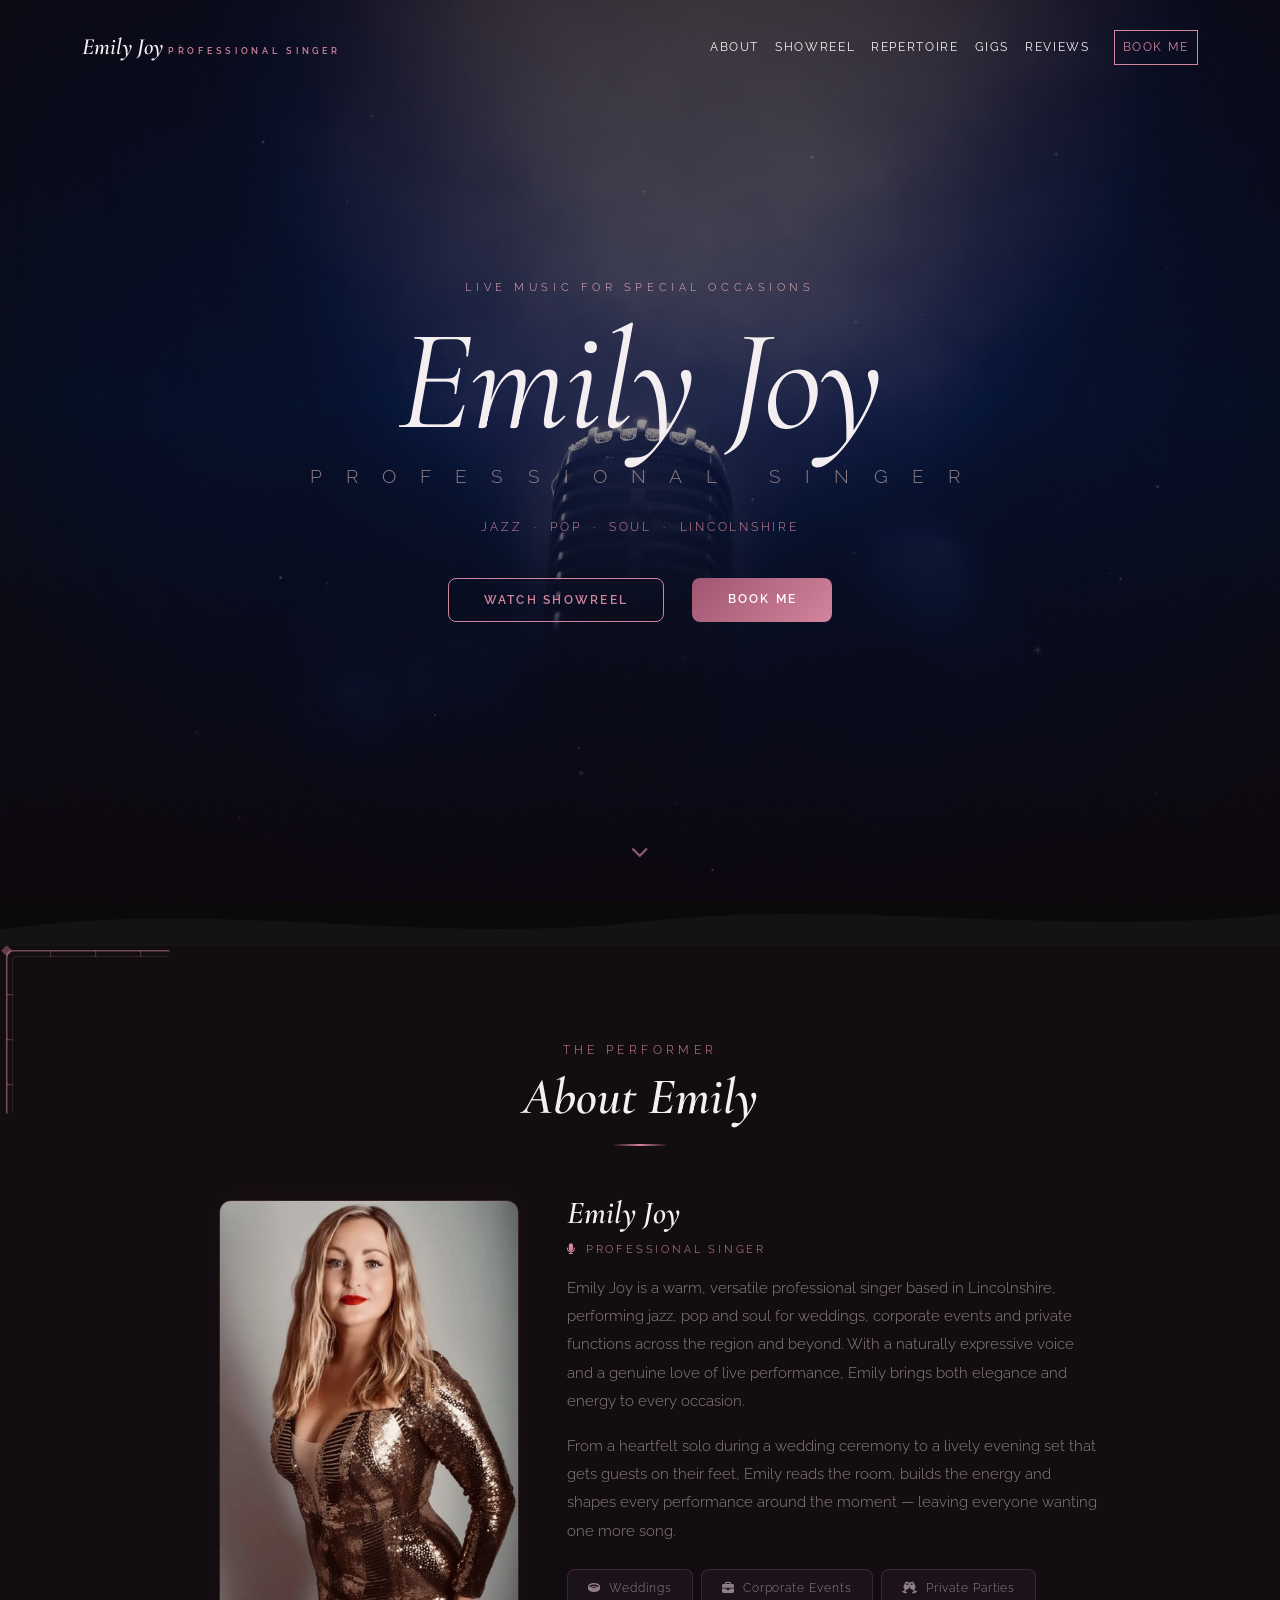
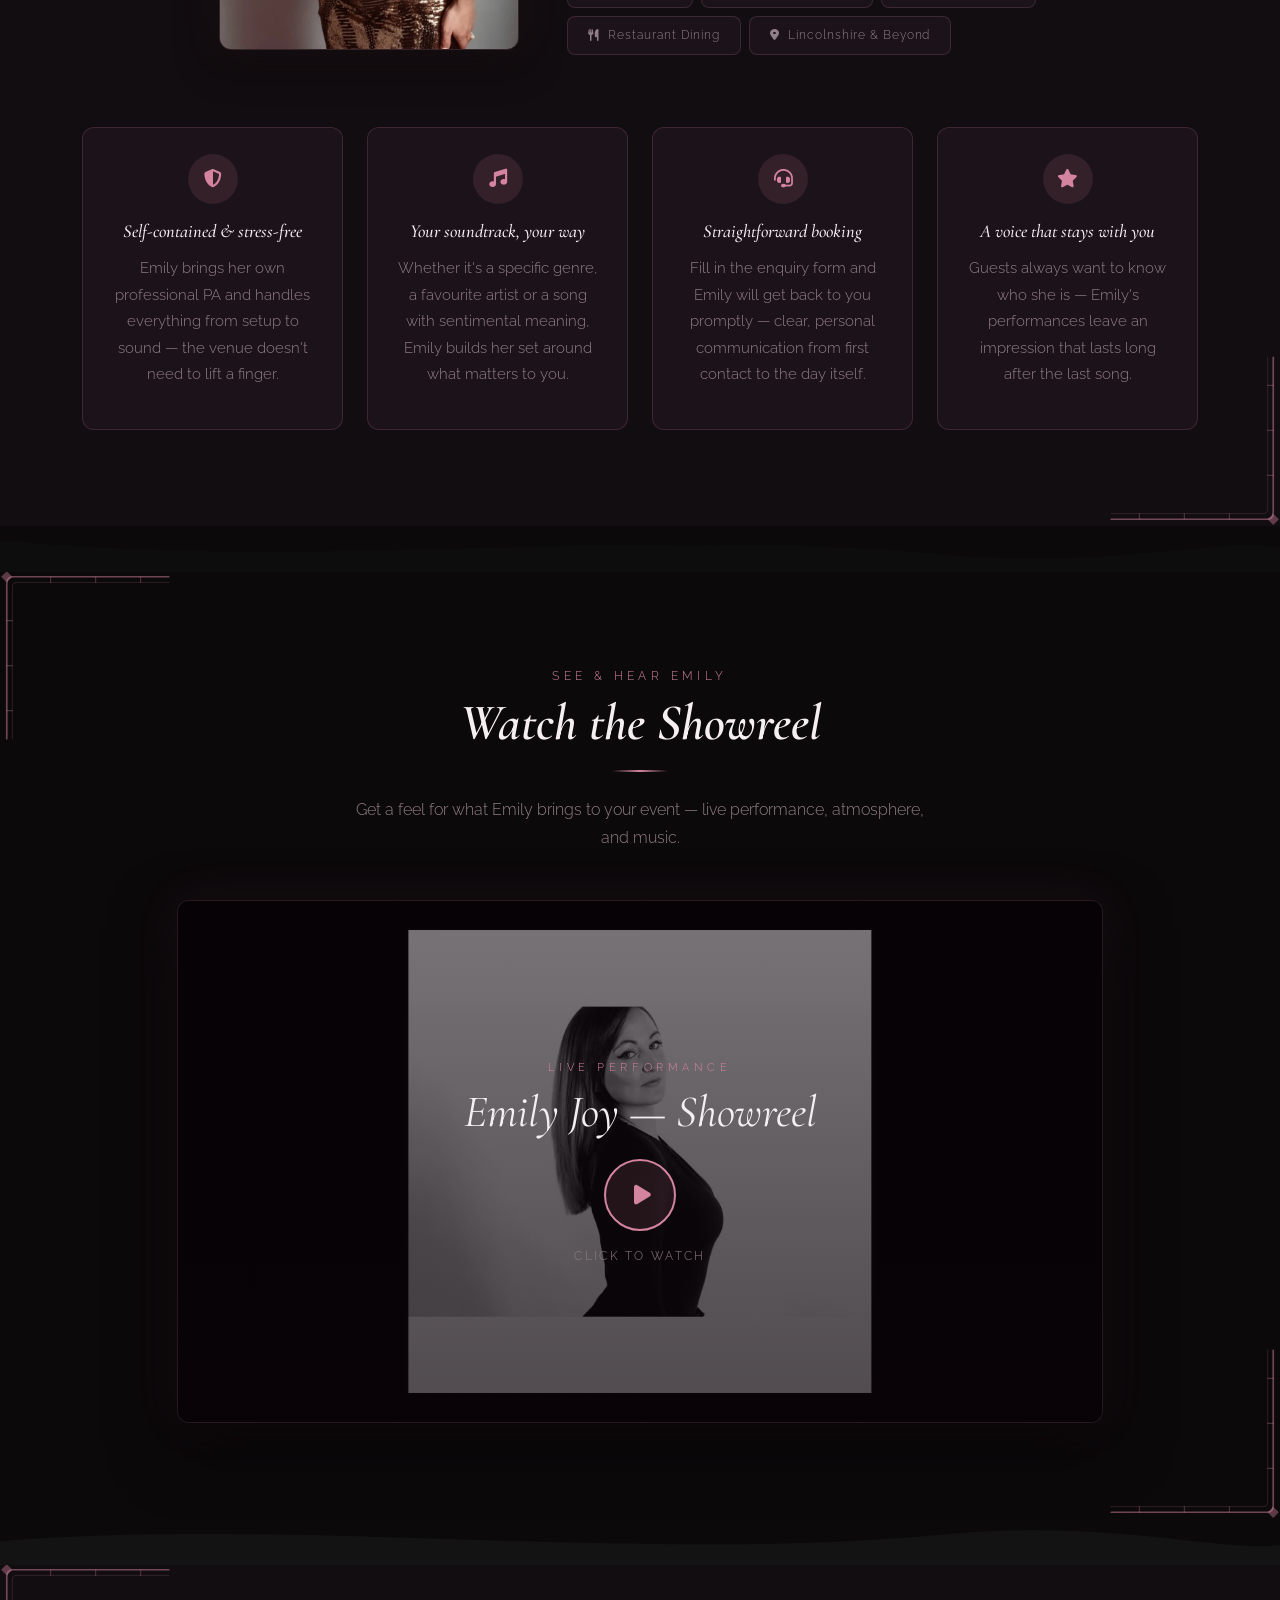
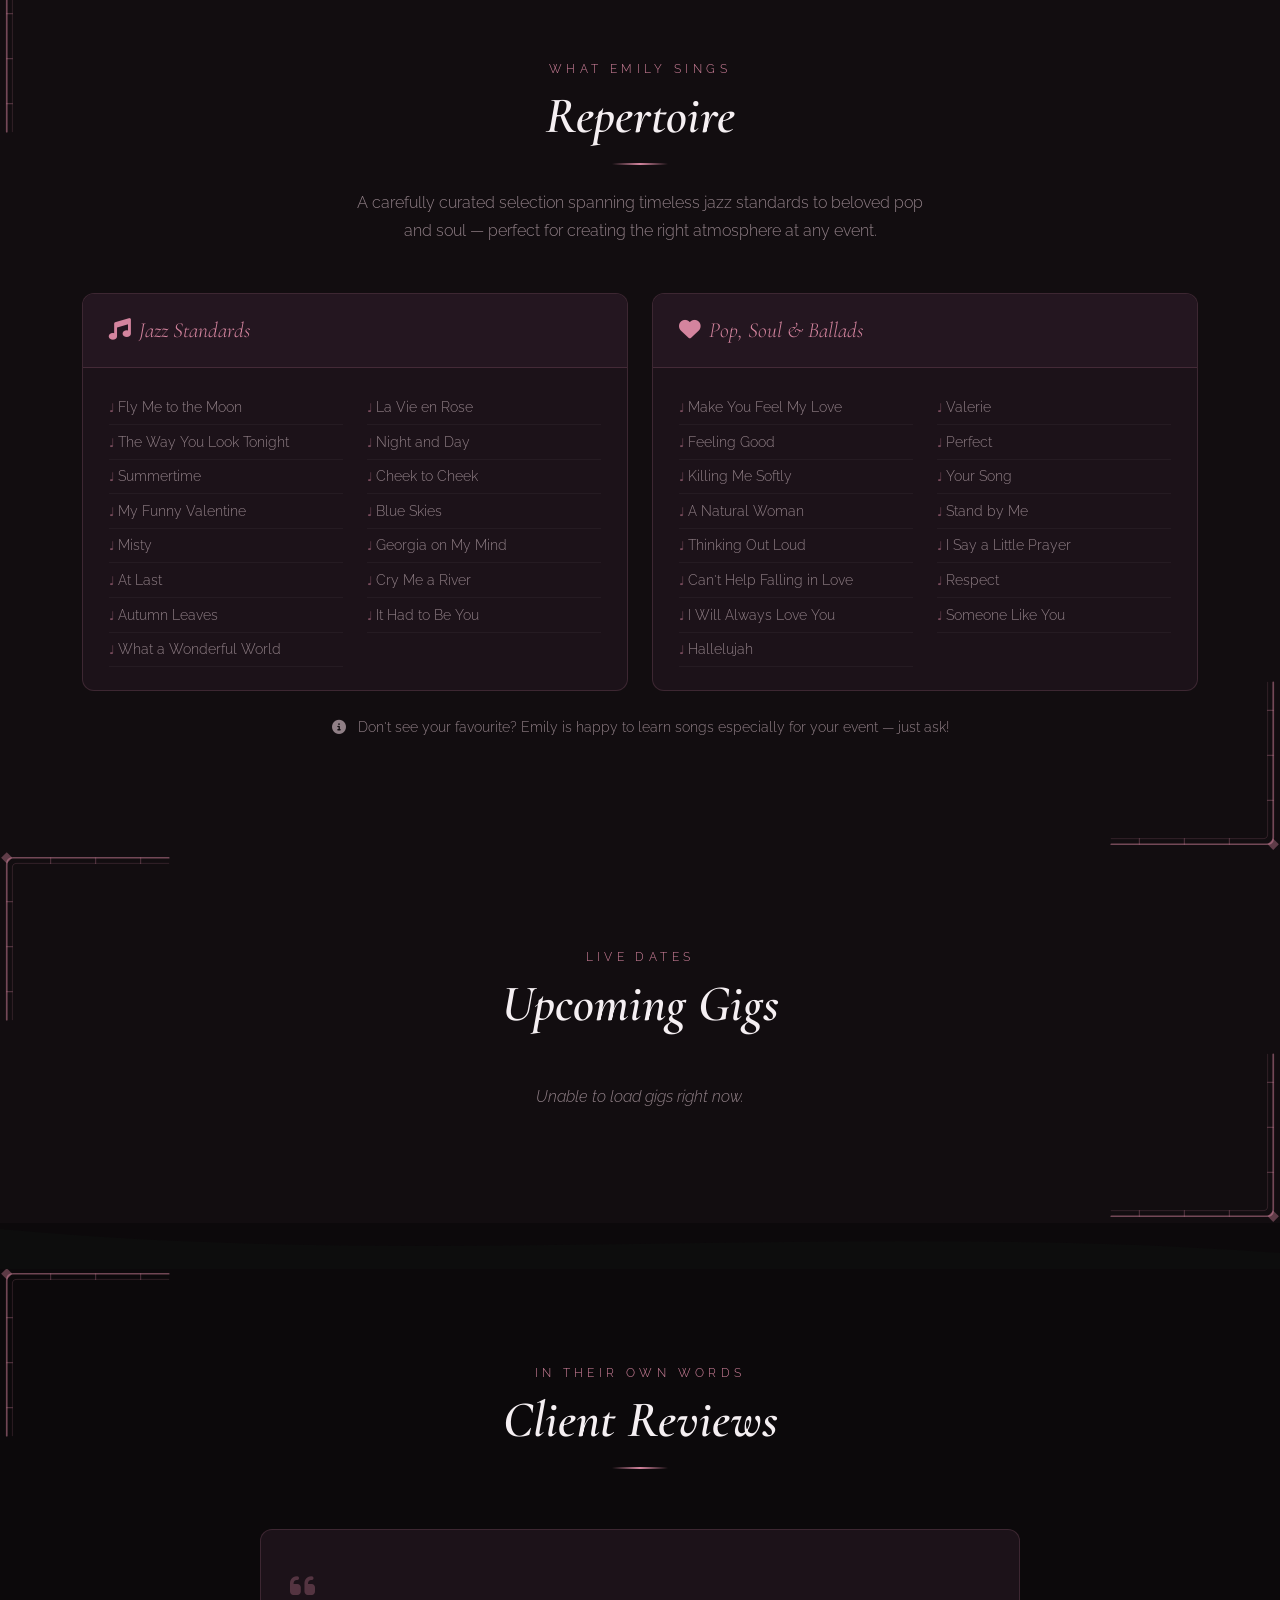
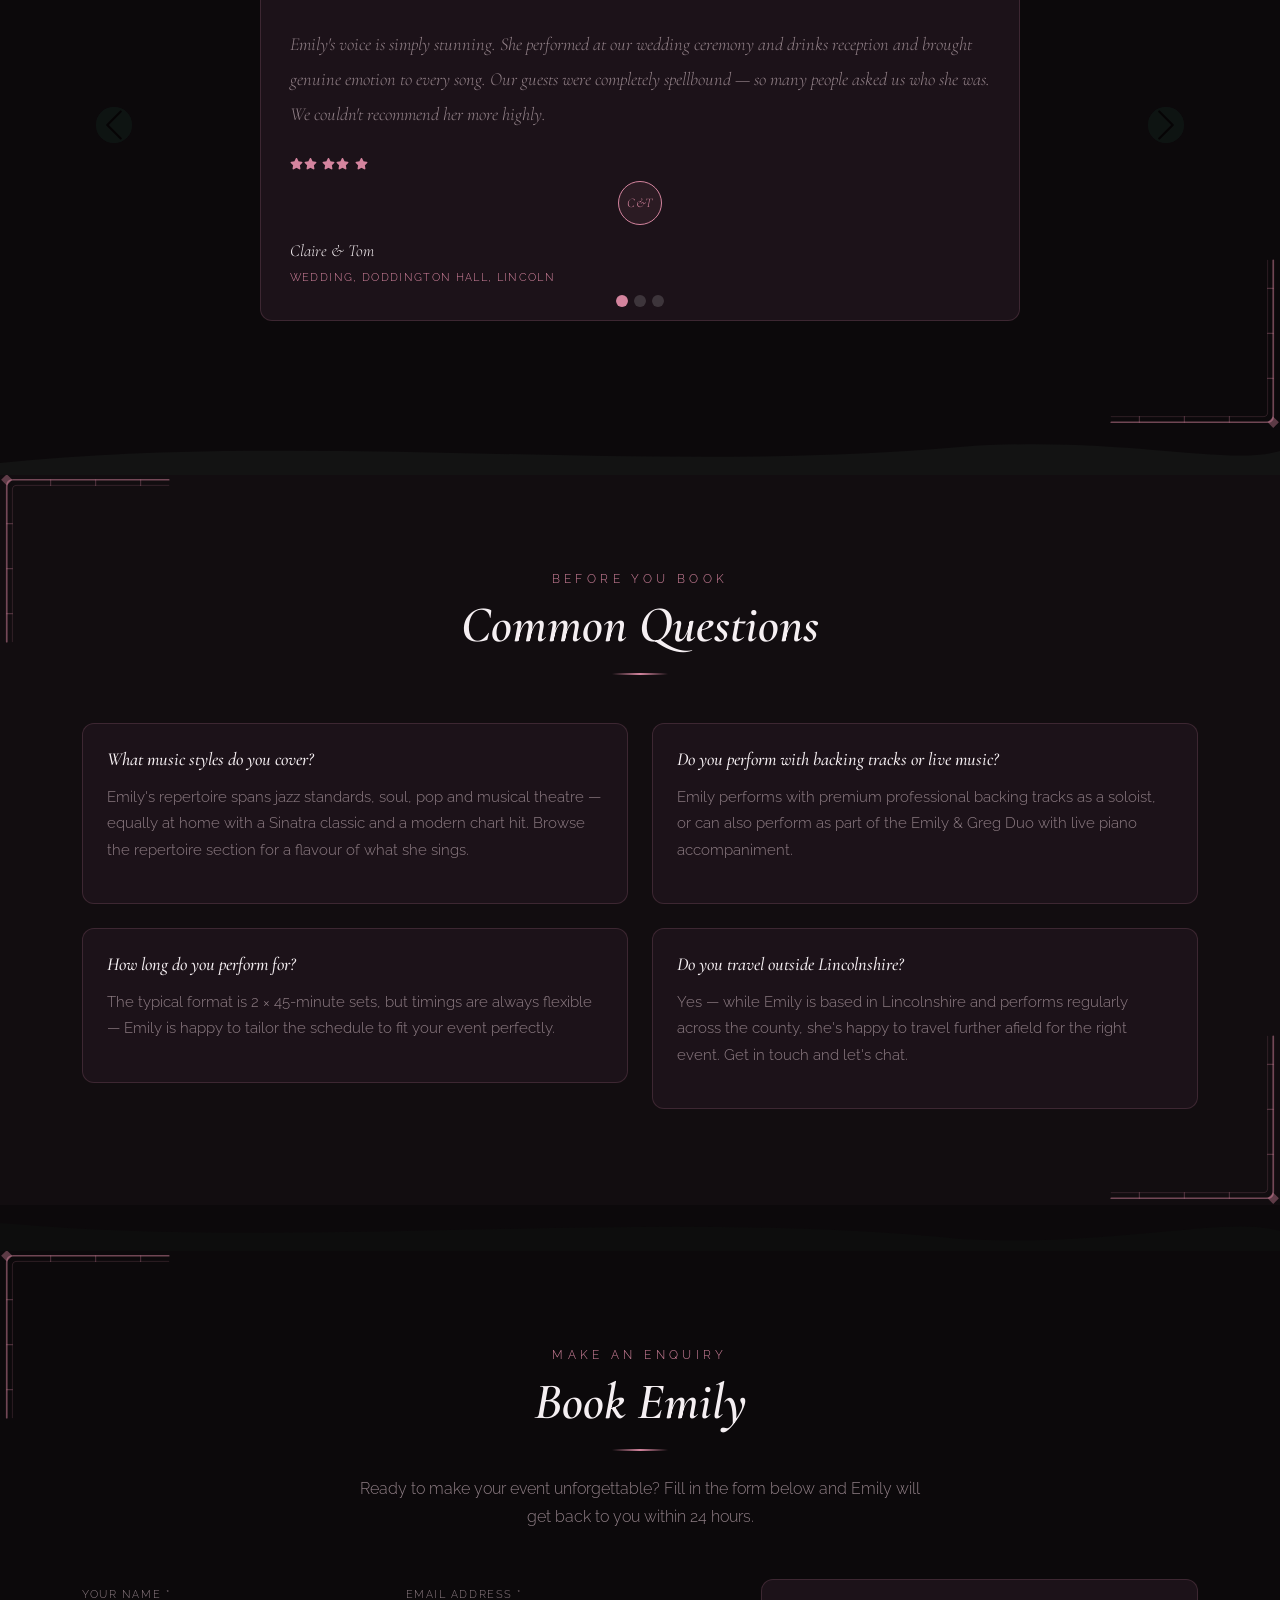
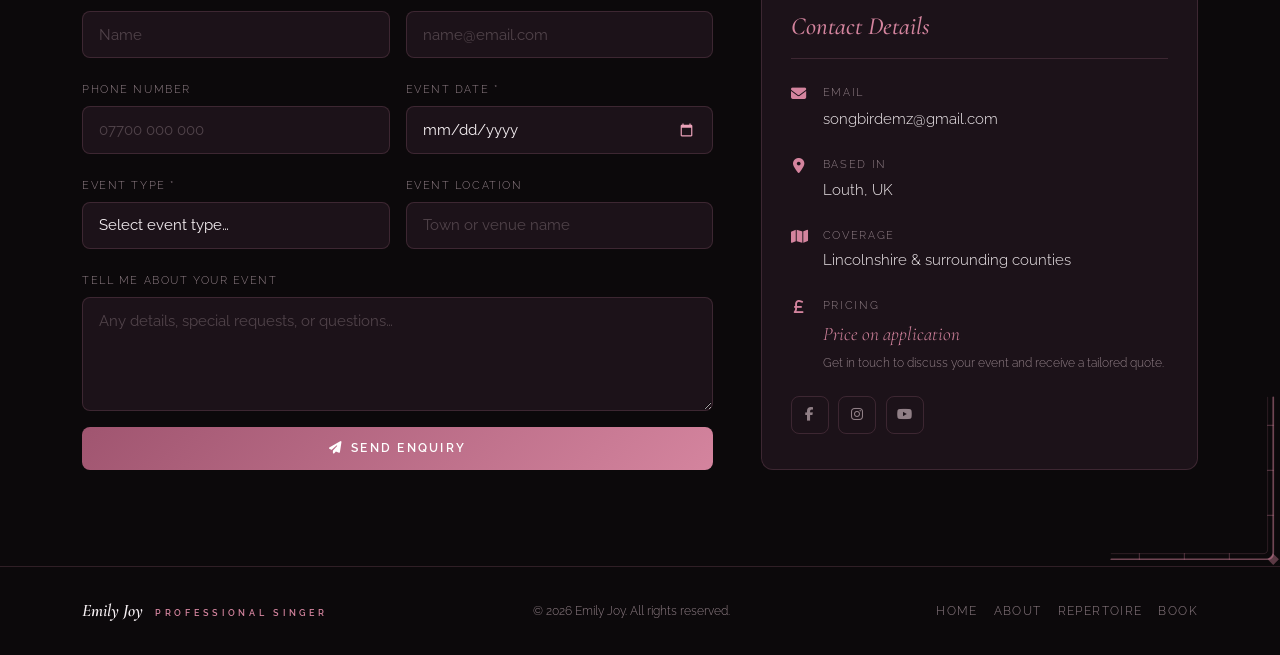
==== index.html @ 3eb36dd9 "Show all gigs on both sites, remove Both option from act dropdown Co-Authored-By: Claude Sonnet 4.6 " ====
<!DOCTYPE html>
<html lang="en">
<head>
    <meta charset="UTF-8">
    <meta name="viewport" content="width=device-width, initial-scale=1.0, maximum-scale=5.0">
    <title>Emily Joy | Professional Singer | Lincolnshire</title>
    <meta name="description" content="Emily Joy — professional singer for weddings, corporate events and private functions across Lincolnshire and beyond. Jazz, pop and soul.">
    <meta name="keywords" content="professional singer lincolnshire, wedding singer lincolnshire, live singer, jazz singer, soul singer, wedding music lincolnshire, event singer, emily joy singer, singer louth, hire a singer">
    <meta name="theme-color" content="#0d0d0d">
    <link rel="canonical" href="https://gregkaighin.github.io/emily-joy/">
    <!-- Open Graph -->
    <meta property="og:type" content="website">
    <meta property="og:url" content="https://gregkaighin.github.io/emily-joy/">
    <meta property="og:title" content="Emily Joy | Professional Singer | Lincolnshire">
    <meta property="og:description" content="Professional singer for weddings, corporate events and private functions across Lincolnshire and beyond.">
    <meta property="og:image" content="https://gregkaighin.github.io/emily-joy/images/thumbnail.jpg">
    <meta name="twitter:card" content="summary_large_image">
    <meta name="twitter:title" content="Emily Joy | Professional Singer | Lincolnshire">
    <meta name="twitter:description" content="Professional singer for weddings, corporate events and private functions across Lincolnshire and beyond.">
    <meta name="twitter:image" content="https://gregkaighin.github.io/emily-joy/images/thumbnail.jpg">
    <link rel="icon" type="image/svg+xml" href="favicon.svg">
    <link rel="preconnect" href="https://fonts.googleapis.com">
    <link rel="preconnect" href="https://fonts.gstatic.com" crossorigin>
    <link rel="preconnect" href="https://cdnjs.cloudflare.com">
    <link rel="preconnect" href="https://cdn.jsdelivr.net">
    <link rel="preload" as="image" href="images/hero-bg.webp" type="image/webp">
    <link rel="preload" as="image" href="images/hero-bg.jpg" media="not all and (supports(background-image: image-set(url('x') type('image/webp'))))">
    <!-- Bootstrap 5.3 — deferred to eliminate render-blocking -->
    <link rel="preload" as="style" href="https://cdn.jsdelivr.net/npm/bootstrap@5.3.8/dist/css/bootstrap.min.css" integrity="sha384-sRIl4kxILFvY47J16cr9ZwB07vP4J8+LH7qKQnuqkuIAvNWLzeN8tE5YBujZqJLB" crossorigin="anonymous" onload="this.onload=null;this.rel='stylesheet'">
    <noscript><link rel="stylesheet" href="https://cdn.jsdelivr.net/npm/bootstrap@5.3.8/dist/css/bootstrap.min.css" integrity="sha384-sRIl4kxILFvY47J16cr9ZwB07vP4J8+LH7qKQnuqkuIAvNWLzeN8tE5YBujZqJLB" crossorigin="anonymous"></noscript>
    <!-- Google Fonts — deferred -->
    <link rel="preload" as="style" href="https://fonts.googleapis.com/css2?family=Cormorant+Garamond:ital,wght@0,400;0,600;0,700;1,400;1,600&family=Raleway:wght@300;400;600;700&display=swap" onload="this.onload=null;this.rel='stylesheet'">
    <noscript><link href="https://fonts.googleapis.com/css2?family=Cormorant+Garamond:ital,wght@0,400;0,600;0,700;1,400;1,600&family=Raleway:wght@300;400;600;700&display=swap" rel="stylesheet"></noscript>
    <!-- Font Awesome — deferred -->
    <link rel="preload" as="style" href="https://cdnjs.cloudflare.com/ajax/libs/font-awesome/6.5.0/css/all.min.css" onload="this.onload=null;this.rel='stylesheet'">
    <noscript><link rel="stylesheet" href="https://cdnjs.cloudflare.com/ajax/libs/font-awesome/6.5.0/css/all.min.css"></noscript>
    <script type="application/ld+json">
    {
      "@context": "https://schema.org",
      "@type": "MusicGroup",
      "name": "Emily Joy",
      "description": "Professional singer for weddings, corporate events and private functions across Lincolnshire.",
      "genre": ["Jazz", "Pop", "Soul"],
      "contactPoint": [{
        "@type": "ContactPoint",
        "contactType": "booking",
        "email": "songbirdemz@gmail.com"
      }]
    }
    </script>
    <link rel="stylesheet" href="css/style.css">
</head>
<body>

    <!-- ===================== NAVBAR ===================== -->
    <nav class="navbar navbar-expand-lg fixed-top" id="mainNav">
        <div class="container">
            <a class="navbar-brand" href="#home">
                <span class="brand-name">Emily Joy</span>
                <span class="brand-sub">PROFESSIONAL SINGER</span>
            </a>
            <button class="navbar-toggler" type="button" data-bs-toggle="collapse" data-bs-target="#navbarNav" aria-controls="navbarNav" aria-expanded="false" aria-label="Toggle navigation">
                <span class="navbar-toggler-icon"></span>
            </button>
            <div class="collapse navbar-collapse" id="navbarNav">
                <ul class="navbar-nav ms-auto align-items-lg-center">
                    <li class="nav-item"><a class="nav-link" href="#about">About</a></li>
                    <li class="nav-item"><a class="nav-link" href="#video">Showreel</a></li>
                    <li class="nav-item"><a class="nav-link" href="#repertoire">Repertoire</a></li>
                    <li class="nav-item"><a class="nav-link" href="#gigs">Gigs</a></li>
                    <li class="nav-item"><a class="nav-link" href="#testimonials">Reviews</a></li>
                    <li class="nav-item ms-lg-3"><a class="nav-link btn-book" href="#contact">Book Me</a></li>
                </ul>
            </div>
        </div>
    </nav>

    <!-- ===================== HERO ===================== -->
    <section id="home" class="hero d-flex align-items-center justify-content-center">
        <div class="hero-overlay"></div>
        <div class="hero-content text-center position-relative">
            <p class="hero-pre fade-up">Live Music for Special Occasions</p>
            <h1 class="hero-title fade-up">Emily Joy</h1>
            <p class="hero-subtitle fade-up">P R O F E S S I O N A L &nbsp; S I N G E R</p>
            <p class="hero-tagline fade-up">Jazz &nbsp;&middot;&nbsp; Pop &nbsp;&middot;&nbsp; Soul &nbsp;&middot;&nbsp; Lincolnshire</p>
            <div class="hero-ctas fade-up">
                <a href="#video" class="btn btn-outline-gold me-2 me-md-3">Watch Showreel</a>
                <a href="#contact" class="btn btn-gold">Book Me</a>
            </div>
        </div>
        <a href="#about" class="hero-scroll" aria-label="Scroll down">
            <i class="fa-solid fa-chevron-down"></i>
        </a>
    </section>

    <div class="wave-divider" aria-hidden="true"><svg viewBox="0 0 1440 48" xmlns="http://www.w3.org/2000/svg" preserveAspectRatio="none"><path d="M0,32 C240,0 480,48 720,24 C960,0 1200,40 1440,16 L1440,48 L0,48 Z" fill="#131313"/></svg></div>

    <!-- ===================== ABOUT ===================== -->
    <section id="about" class="section-mid py-section">
        <div class="container">
            <div class="section-header text-center mb-5">
                <p class="section-pre">The Performer</p>
                <h2 class="section-title">About Emily</h2>
                <div class="gold-divider mx-auto mt-3"></div>
            </div>

            <div class="row g-5 align-items-center justify-content-center">
                <!-- Portrait -->
                <div class="col-md-5 col-lg-4 d-flex justify-content-center justify-content-md-end fade-up">
                    <div class="about-photo-wrap">
                        <picture>
                            <source srcset="images/emily-portrait-1.webp" type="image/webp">
                            <img src="images/emily-portrait-1.jpg" alt="Emily Joy — Professional Singer" class="about-photo" loading="lazy" width="840" height="1493">
                        </picture>
                    </div>
                </div>
                <!-- Bio -->
                <div class="col-md-7 col-lg-6 fade-up" data-delay="150">
                    <h3 class="about-name">Emily Joy</h3>
                    <p class="about-instrument"><i class="fa-solid fa-microphone me-2"></i>Professional Singer</p>
                    <p class="about-bio">
                        Emily Joy is a warm, versatile professional singer based in Lincolnshire, performing jazz,
                        pop and soul for weddings, corporate events and private functions across the
                        region and beyond. With a naturally expressive voice and a genuine love of live
                        performance, Emily brings both elegance and energy to every occasion.
                    </p>
                    <p class="about-bio mt-3">
                        From a heartfelt solo during a wedding ceremony to a lively evening set that
                        gets guests on their feet, Emily reads the room, builds the energy and shapes
                        every performance around the moment — leaving everyone wanting one more song.
                    </p>
                    <div class="about-badges d-flex flex-wrap gap-2 mt-4">
                        <div class="badge-item"><i class="fa-solid fa-ring me-2"></i>Weddings</div>
                        <div class="badge-item"><i class="fa-solid fa-briefcase me-2"></i>Corporate Events</div>
                        <div class="badge-item"><i class="fa-solid fa-champagne-glasses me-2"></i>Private Parties</div>
                        <div class="badge-item"><i class="fa-solid fa-utensils me-2"></i>Restaurant Dining</div>
                        <div class="badge-item"><i class="fa-solid fa-location-dot me-2"></i>Lincolnshire &amp; Beyond</div>
                    </div>
                </div>
            </div>

            <div class="row mt-5 g-4">
                <div class="col-sm-6 col-lg-3 fade-up">
                    <div class="feature-card">
                        <div class="feature-card-icon"><i class="fa-solid fa-shield-halved"></i></div>
                        <h3 class="feature-card-title">Self-contained &amp; stress-free</h3>
                        <p class="feature-card-text">Emily brings her own professional PA and handles everything from setup to sound — the venue doesn't need to lift a finger.</p>
                    </div>
                </div>
                <div class="col-sm-6 col-lg-3 fade-up" data-delay="120">
                    <div class="feature-card">
                        <div class="feature-card-icon"><i class="fa-solid fa-music"></i></div>
                        <h3 class="feature-card-title">Your soundtrack, your way</h3>
                        <p class="feature-card-text">Whether it's a specific genre, a favourite artist or a song with sentimental meaning, Emily builds her set around what matters to you.</p>
                    </div>
                </div>
                <div class="col-sm-6 col-lg-3 fade-up" data-delay="240">
                    <div class="feature-card">
                        <div class="feature-card-icon"><i class="fa-solid fa-headset"></i></div>
                        <h3 class="feature-card-title">Straightforward booking</h3>
                        <p class="feature-card-text">Fill in the enquiry form and Emily will get back to you promptly — clear, personal communication from first contact to the day itself.</p>
                    </div>
                </div>
                <div class="col-sm-6 col-lg-3 fade-up" data-delay="360">
                    <div class="feature-card">
                        <div class="feature-card-icon"><i class="fa-solid fa-star"></i></div>
                        <h3 class="feature-card-title">A voice that stays with you</h3>
                        <p class="feature-card-text">Guests always want to know who she is — Emily's performances leave an impression that lasts long after the last song.</p>
                    </div>
                </div>
            </div>
        </div>
    </section>

    <div class="wave-divider" aria-hidden="true"><svg viewBox="0 0 1440 48" xmlns="http://www.w3.org/2000/svg" preserveAspectRatio="none"><path d="M0,16 C360,48 720,0 1080,32 C1260,44 1380,12 1440,24 L1440,48 L0,48 Z" fill="#0d0d0d"/></svg></div>

    <!-- ===================== VIDEO ===================== -->
    <section id="video" class="section-dark py-section">
        <div class="container">
            <div class="section-header text-center mb-5">
                <p class="section-pre">See &amp; Hear Emily</p>
                <h2 class="section-title">Watch the Showreel</h2>
                <div class="gold-divider mx-auto mt-3"></div>
                <p class="section-desc mt-4">
                    Get a feel for what Emily brings to your event — live performance, atmosphere, and music.
                </p>
            </div>
            <div class="row justify-content-center">
                <div class="col-lg-10 fade-up">
                    <!-- Custom thumbnail shown until user clicks play -->
                    <div class="video-facade" id="videoFacade" role="button" tabindex="0" aria-label="Play showreel video">
                        <div class="video-facade-inner">
                            <p class="facade-pre">Live Performance</p>
                            <h3 class="facade-title">Emily Joy — Showreel</h3>
                            <button class="video-play-btn" tabindex="-1" aria-hidden="true">
                                <i class="fa-solid fa-play"></i>
                            </button>
                            <p class="facade-hint">Click to watch</p>
                        </div>
                    </div>
                    <!-- Video shown on click -->
                    <div class="video-wrap d-none" id="videoEmbed" aria-label="Showreel video player">
                        <video id="videoPlayer" playsinline preload="none" poster="images/thumbnail.jpg">
                            <source src="https://github.com/GregKaighin/emily-joy/releases/download/v1.0/showreel.mp4" type="video/mp4">
                        </video>
                        <div class="vc" id="videoControls">
                            <div class="vc-progress-area" id="vcProgressArea">
                                <div class="vc-track">
                                    <div class="vc-fill" id="vcFill"></div>
                                    <div class="vc-thumb" id="vcThumb"></div>
                                </div>
                            </div>
                            <div class="vc-bar">
                                <div class="vc-left">
                                    <button class="vc-btn" id="vcPlayPause" aria-label="Play">
                                        <i class="fa-solid fa-play" id="vcPlayIcon"></i>
                                    </button>
                                    <span class="vc-time" id="vcTime">0:00 / 0:00</span>
                                </div>
                                <div class="vc-right">
                                    <button class="vc-btn" id="vcMute" aria-label="Mute">
                                        <i class="fa-solid fa-volume-high" id="vcVolIcon"></i>
                                    </button>
                                    <button class="vc-btn" id="vcFullscreen" aria-label="Fullscreen">
                                        <i class="fa-solid fa-expand" id="vcFsIcon"></i>
                                    </button>
                                </div>
                            </div>
                        </div>
                    </div>
                </div>
            </div>
        </div>
    </section>

    <div class="wave-divider" aria-hidden="true"><svg viewBox="0 0 1440 48" xmlns="http://www.w3.org/2000/svg" preserveAspectRatio="none"><path d="M0,24 C360,0 720,48 1080,16 C1260,4 1380,36 1440,28 L1440,48 L0,48 Z" fill="#131313"/></svg></div>

    <!-- ===================== REPERTOIRE ===================== -->
    <section id="repertoire" class="section-mid py-section">
        <div class="container">
            <div class="section-header text-center mb-5">
                <p class="section-pre">What Emily Sings</p>
                <h2 class="section-title">Repertoire</h2>
                <div class="gold-divider mx-auto mt-3"></div>
                <p class="section-desc mt-4">
                    A carefully curated selection spanning timeless jazz standards to beloved pop and soul —
                    perfect for creating the right atmosphere at any event.
                </p>
            </div>

            <div class="row g-4">
                <div class="col-md-6 fade-up">
                    <div class="repertoire-card">
                        <div class="repertoire-card-header">
                            <i class="fa-solid fa-music me-2"></i>Jazz Standards
                        </div>
                        <ul class="repertoire-list">
                            <li>Fly Me to the Moon</li>
                            <li>The Way You Look Tonight</li>
                            <li>Summertime</li>
                            <li>My Funny Valentine</li>
                            <li>Misty</li>
                            <li>At Last</li>
                            <li>Autumn Leaves</li>
                            <li>What a Wonderful World</li>
                            <li>La Vie en Rose</li>
                            <li>Night and Day</li>
                            <li>Cheek to Cheek</li>
                            <li>Blue Skies</li>
                            <li>Georgia on My Mind</li>
                            <li>Cry Me a River</li>
                            <li>It Had to Be You</li>
                        </ul>
                    </div>
                </div>
                <div class="col-md-6 fade-up" data-delay="200">
                    <div class="repertoire-card">
                        <div class="repertoire-card-header">
                            <i class="fa-solid fa-heart me-2"></i>Pop, Soul &amp; Ballads
                        </div>
                        <ul class="repertoire-list">
                            <li>Make You Feel My Love</li>
                            <li>Feeling Good</li>
                            <li>Killing Me Softly</li>
                            <li>A Natural Woman</li>
                            <li>Thinking Out Loud</li>
                            <li>Can't Help Falling in Love</li>
                            <li>I Will Always Love You</li>
                            <li>Hallelujah</li>
                            <li>Valerie</li>
                            <li>Perfect</li>
                            <li>Your Song</li>
                            <li>Stand by Me</li>
                            <li>I Say a Little Prayer</li>
                            <li>Respect</li>
                            <li>Someone Like You</li>
                        </ul>
                    </div>
                </div>
            </div>

            <p class="text-center text-muted-gold mt-4">
                <i class="fa-solid fa-circle-info me-2"></i>
                Don't see your favourite? Emily is happy to learn songs especially for your event — just ask!
            </p>
        </div>
    </section>

    <!-- ===================== GIGS ===================== -->
    <section id="gigs" class="section-mid py-section">
        <div class="container">
            <div class="section-header text-center mb-5 fade-up">
                <p class="section-pre">Live Dates</p>
                <h2 class="section-title">Upcoming Gigs</h2>
            </div>
            <div id="gigsContainer" class="row g-3 justify-content-center fade-up" data-delay="100">
                <div class="col-12 text-center">
                    <p class="gigs-empty"><i class="fa-solid fa-spinner fa-spin me-2"></i>Loading…</p>
                </div>
            </div>
        </div>
    </section>

    <div class="wave-divider" aria-hidden="true"><svg viewBox="0 0 1440 48" xmlns="http://www.w3.org/2000/svg" preserveAspectRatio="none"><path d="M0,8 C480,48 960,0 1440,32 L1440,48 L0,48 Z" fill="#0d0d0d"/></svg></div>

    <!-- ===================== TESTIMONIALS ===================== -->
    <section id="testimonials" class="section-dark py-section">
        <div class="container">
            <div class="section-header text-center mb-5">
                <p class="section-pre">In Their Own Words</p>
                <h2 class="section-title">Client Reviews</h2>
                <div class="gold-divider mx-auto mt-3"></div>
            </div>

            <div class="row">
                <div class="col-12">
                    <div id="testimonialCarousel" class="carousel slide fade-up" data-bs-ride="carousel" data-bs-interval="7000" data-bs-pause="hover">
                        <div class="carousel-indicators">
                            <button type="button" data-bs-target="#testimonialCarousel" data-bs-slide-to="0" class="active" aria-current="true" aria-label="Testimonial 1"></button>
                            <button type="button" data-bs-target="#testimonialCarousel" data-bs-slide-to="1" aria-label="Testimonial 2"></button>
                            <button type="button" data-bs-target="#testimonialCarousel" data-bs-slide-to="2" aria-label="Testimonial 3"></button>
                        </div>
                        <div class="carousel-inner">
                            <div class="carousel-item active">
                                <div class="testimonial-card mx-auto">
                                    <div class="quote-icon"><i class="fa-solid fa-quote-left"></i></div>
                                    <p class="testimonial-text">
                                        Emily's voice is simply stunning. She performed at our wedding ceremony
                                        and drinks reception and brought genuine emotion to every song. Our guests
                                        were completely spellbound — so many people asked us who she was. We
                                        couldn't recommend her more highly.
                                    </p>
                                    <div class="testimonial-author">
                                        <div class="stars">
                                            <i class="fa-solid fa-star"></i><i class="fa-solid fa-star"></i>
                                            <i class="fa-solid fa-star"></i><i class="fa-solid fa-star"></i>
                                            <i class="fa-solid fa-star"></i>
                                        </div>
                                        <div class="author-avatar">C&amp;T</div>
                                        <p class="author-name">Claire &amp; Tom</p>
                                        <p class="author-event">Wedding, Doddington Hall, Lincoln</p>
                                    </div>
                                </div>
                            </div>
                            <div class="carousel-item">
                                <div class="testimonial-card mx-auto">
                                    <div class="quote-icon"><i class="fa-solid fa-quote-left"></i></div>
                                    <p class="testimonial-text">
                                        We hired Emily for our company anniversary dinner and she was a real
                                        highlight of the evening. Elegant, professional and utterly charming —
                                        she read the room perfectly and kept the atmosphere exactly right all
                                        night. Highly recommended without reservation.
                                    </p>
                                    <div class="testimonial-author">
                                        <div class="stars">
                                            <i class="fa-solid fa-star"></i><i class="fa-solid fa-star"></i>
                                            <i class="fa-solid fa-star"></i><i class="fa-solid fa-star"></i>
                                            <i class="fa-solid fa-star"></i>
                                        </div>
                                        <div class="author-avatar">RH</div>
                                        <p class="author-name">Richard H.</p>
                                        <p class="author-event">Corporate Dinner, Grimsby</p>
                                    </div>
                                </div>
                            </div>
                            <div class="carousel-item">
                                <div class="testimonial-card mx-auto">
                                    <div class="quote-icon"><i class="fa-solid fa-quote-left"></i></div>
                                    <p class="testimonial-text">
                                        Emily learned our first dance song especially for us and performed it
                                        beautifully. She has a gift for connecting with an audience that you
                                        simply can't teach. Truly exceptional — and an absolute pleasure to
                                        work with from first enquiry to the final note.
                                    </p>
                                    <div class="testimonial-author">
                                        <div class="stars">
                                            <i class="fa-solid fa-star"></i><i class="fa-solid fa-star"></i>
                                            <i class="fa-solid fa-star"></i><i class="fa-solid fa-star"></i>
                                            <i class="fa-solid fa-star"></i>
                                        </div>
                                        <div class="author-avatar">J&amp;D</div>
                                        <p class="author-name">Jessica &amp; Dan</p>
                                        <p class="author-event">Wedding Reception, Stamford</p>
                                    </div>
                                </div>
                            </div>
                        </div>
                        <button class="carousel-control-prev" type="button" data-bs-target="#testimonialCarousel" data-bs-slide="prev">
                            <span class="carousel-control-prev-icon" aria-hidden="true"></span>
                            <span class="visually-hidden">Previous</span>
                        </button>
                        <button class="carousel-control-next" type="button" data-bs-target="#testimonialCarousel" data-bs-slide="next">
                            <span class="carousel-control-next-icon" aria-hidden="true"></span>
                            <span class="visually-hidden">Next</span>
                        </button>
                    </div>
                </div>
            </div>
        </div>
    </section>

    <div class="wave-divider" aria-hidden="true"><svg viewBox="0 0 1440 48" xmlns="http://www.w3.org/2000/svg" preserveAspectRatio="none"><path d="M0,36 C360,4 720,48 1080,20 C1260,8 1380,40 1440,24 L1440,48 L0,48 Z" fill="#131313"/></svg></div>

    <!-- ===================== FAQ ===================== -->
    <section id="faq" class="section-mid py-section">
        <div class="container">
            <div class="section-header text-center mb-5">
                <p class="section-pre">Before You Book</p>
                <h2 class="section-title">Common Questions</h2>
                <div class="gold-divider mx-auto mt-3"></div>
            </div>
            <div class="row g-4 justify-content-center">
                <div class="col-md-6 fade-up">
                    <div class="faq-card">
                        <h3 class="faq-question">What music styles do you cover?</h3>
                        <p class="faq-answer">Emily's repertoire spans jazz standards, soul, pop and musical theatre — equally at home with a Sinatra classic and a modern chart hit. Browse the repertoire section for a flavour of what she sings.</p>
                    </div>
                </div>
                <div class="col-md-6 fade-up" data-delay="120">
                    <div class="faq-card">
                        <h3 class="faq-question">Do you perform with backing tracks or live music?</h3>
                        <p class="faq-answer">Emily performs with premium professional backing tracks as a soloist, or can also perform as part of the Emily &amp; Greg Duo with live piano accompaniment.</p>
                    </div>
                </div>
                <div class="col-md-6 fade-up" data-delay="240">
                    <div class="faq-card">
                        <h3 class="faq-question">How long do you perform for?</h3>
                        <p class="faq-answer">The typical format is 2 &times; 45-minute sets, but timings are always flexible — Emily is happy to tailor the schedule to fit your event perfectly.</p>
                    </div>
                </div>
                <div class="col-md-6 fade-up" data-delay="360">
                    <div class="faq-card">
                        <h3 class="faq-question">Do you travel outside Lincolnshire?</h3>
                        <p class="faq-answer">Yes — while Emily is based in Lincolnshire and performs regularly across the county, she's happy to travel further afield for the right event. Get in touch and let's chat.</p>
                    </div>
                </div>
            </div>
        </div>
    </section>

    <div class="wave-divider" aria-hidden="true"><svg viewBox="0 0 1440 48" xmlns="http://www.w3.org/2000/svg" preserveAspectRatio="none"><path d="M0,20 C360,48 720,4 1080,36 C1260,44 1380,12 1440,28 L1440,48 L0,48 Z" fill="#0d0d0d"/></svg></div>

    <!-- ===================== CONTACT ===================== -->
    <section id="contact" class="section-dark py-section">
        <div class="container">
            <div class="section-header text-center mb-5">
                <p class="section-pre">Make an Enquiry</p>
                <h2 class="section-title">Book Emily</h2>
                <div class="gold-divider mx-auto mt-3"></div>
                <p class="section-desc mt-4">
                    Ready to make your event unforgettable? Fill in the form below and
                    Emily will get back to you within 24 hours.
                </p>
            </div>

            <div class="row g-5">
                <div class="col-lg-7 fade-up">
                    <form id="bookingForm" class="booking-form" novalidate>
                        <div class="row g-3">
                            <div class="col-md-6">
                                <label for="name" class="form-label">Your Name *</label>
                                <input type="text" class="form-control" id="name" name="Name" required aria-required="true" placeholder="Name">
                            </div>
                            <div class="col-md-6">
                                <label for="email" class="form-label">Email Address *</label>
                                <input type="email" class="form-control" id="email" name="_replyto" required aria-required="true" placeholder="name@email.com">
                            </div>
                            <div class="col-md-6">
                                <label for="phone" class="form-label">Phone Number</label>
                                <input type="tel" class="form-control" id="phone" name="Phone Number" placeholder="07700 000 000">
                            </div>
                            <div class="col-md-6">
                                <label for="eventDate" class="form-label">Event Date *</label>
                                <input type="date" class="form-control" id="eventDate" name="Event Date" required aria-required="true">
                            </div>
                            <div class="col-md-6">
                                <label for="eventType" class="form-label">Event Type *</label>
                                <select class="form-select" id="eventType" name="Event Type" required aria-required="true">
                                    <option value="">Select event type…</option>
                                    <option value="wedding">Wedding</option>
                                    <option value="corporate">Corporate Event</option>
                                    <option value="party">Private Party</option>
                                    <option value="anniversary">Anniversary</option>
                                    <option value="restaurant">Restaurant / Venue</option>
                                    <option value="other">Other</option>
                                </select>
                            </div>
                            <div class="col-md-6">
                                <label for="location" class="form-label">Event Location</label>
                                <input type="text" class="form-control" id="location" name="Event Location" placeholder="Town or venue name">
                            </div>
                            <div class="col-12">
                                <label for="message" class="form-label">Tell Me About Your Event</label>
                                <textarea class="form-control" id="message" name="Message" rows="4" placeholder="Any details, special requests, or questions…"></textarea>
                            </div>
                            <div class="col-12">
                                <button type="submit" class="btn btn-gold w-100">
                                    <i class="fa-solid fa-paper-plane me-2"></i>Send Enquiry
                                </button>
                            </div>
                        </div>
                        <div id="formSuccess" class="form-success-msg mt-3 d-none" role="status" aria-live="polite" aria-atomic="true" tabindex="-1">
                            <i class="fa-solid fa-circle-check me-2"></i>
                            Thank you! Emily will be in touch within 24 hours.
                        </div>
                    </form>
                </div>

                <div class="col-lg-5 fade-up" data-delay="200">
                    <div class="contact-info">
                        <h3 class="contact-info-title">Contact Details</h3>
                        <div class="contact-item">
                            <i class="fa-solid fa-envelope"></i>
                            <div>
                                <p class="contact-label">Email</p>
                                <a href="mailto:songbirdemz@gmail.com" class="contact-link">songbirdemz@gmail.com</a>
                            </div>
                        </div>
                        <div class="contact-item">
                            <i class="fa-solid fa-location-dot"></i>
                            <div>
                                <p class="contact-label">Based in</p>
                                <p class="contact-value">Louth, UK</p>
                            </div>
                        </div>
                        <div class="contact-item">
                            <i class="fa-solid fa-map"></i>
                            <div>
                                <p class="contact-label">Coverage</p>
                                <p class="contact-value">Lincolnshire &amp; surrounding counties</p>
                            </div>
                        </div>
                        <div class="contact-item">
                            <i class="fa-solid fa-sterling-sign"></i>
                            <div>
                                <p class="contact-label">Pricing</p>
                                <p class="contact-value pricing-highlight">Price on application</p>
                                <p class="contact-note">Get in touch to discuss your event and receive a tailored quote.</p>
                            </div>
                        </div>
                        <div class="social-links mt-4">
                            <a href="#" class="social-link" aria-label="Facebook" title="Facebook" rel="noopener noreferrer">
                                <i class="fa-brands fa-facebook-f" aria-hidden="true"></i>
                            </a>
                            <a href="#" class="social-link" aria-label="Instagram" title="Instagram" rel="noopener noreferrer">
                                <i class="fa-brands fa-instagram" aria-hidden="true"></i>
                            </a>
                            <a href="#" class="social-link" aria-label="YouTube" title="YouTube" rel="noopener noreferrer">
                                <i class="fa-brands fa-youtube" aria-hidden="true"></i>
                            </a>
                        </div>
                    </div>
                </div>
            </div>
        </div>
    </section>

    <div class="sticky-booking-bar">
        <a href="#contact" class="btn btn-gold">Book Emily Joy</a>
    </div>

    <!-- ===================== FOOTER ===================== -->
    <footer class="site-footer">
        <div class="container">
            <div class="footer-inner d-flex flex-column flex-md-row align-items-center justify-content-between gap-3">
                <div class="footer-brand">
                    <span class="brand-name">Emily Joy</span>
                    <span class="brand-sub ms-2">PROFESSIONAL SINGER</span>
                </div>
                <p class="footer-copy mb-0">&copy; <script>document.write(new Date().getFullYear())</script> Emily Joy. All rights reserved.</p>
                <nav class="footer-links d-flex gap-3">
                    <a href="#home">Home</a>
                    <a href="#about">About</a>
                    <a href="#repertoire">Repertoire</a>
                    <a href="#contact">Book</a>
                </nav>
            </div>
        </div>
    </footer>

    <!-- Gigs -->
    <script src="js/firebase-config.js?v=3"></script>
    <script src="js/gigs.js?v=3"></script>
    <!-- Bootstrap JS -->
    <script src="https://cdn.jsdelivr.net/npm/bootstrap@5.3.8/dist/js/bootstrap.bundle.min.js" integrity="sha384-FKyoEForCGlyvwx9Hj09JcYn3nv7wiPVlz7YYwJrWVcXK/BmnVDxM+D2scQbITxI" crossorigin="anonymous" defer></script>
    <!-- Custom JS -->
    <script src="js/main.js"></script>
</body>
</html>
---- css/style.css ----
/* ============================================================
   VARIABLES & RESET
   ============================================================ */
:root {
    --rose:        #d4849e;
    --rose-light:  #eab0c0;
    --rose-dark:   #a05570;
    --dark:        #0c090b;
    --dark-mid:    #120d10;
    --dark-card:   #1c1219;
    --dark-hover:  #241620;
    --dark-border: rgba(212, 132, 158, 0.18);
    --text:        #f5eff2;
    --text-muted:  #907f86;
    --font-head:   'Cormorant Garamond', serif;
    --font-body:   'Raleway', sans-serif;
    --transition:  0.3s ease;
    --radius:      8px;
    --radius-lg:   12px;
}

*, *::before, *::after { box-sizing: border-box; margin: 0; padding: 0; }

html { scroll-behavior: smooth; }

body {
    background-color: var(--dark);
    color: var(--text);
    font-family: var(--font-body);
    font-weight: 300;
    line-height: 1.75;
    overflow-x: hidden;
}

h1, h2, h3, h4 { font-family: var(--font-head); color: var(--text); }

a { color: var(--rose); text-decoration: none; transition: color var(--transition); }
a:hover { color: var(--rose-light); }

img { display: block; max-width: 100%; }

/* ============================================================
   LAYOUT HELPERS
   ============================================================ */
.py-section { padding-top: 6rem; padding-bottom: 6rem; }
.section-dark  { background-color: var(--dark); }
.section-mid   { background-color: var(--dark-mid); }

.section-dark,
.section-mid {
    position: relative;
    overflow: hidden;
    isolation: isolate;
}
.section-dark::before,
.section-dark::after,
.section-mid::before,
.section-mid::after {
    content: '';
    position: absolute;
    width: 180px;
    height: 180px;
    background-repeat: no-repeat;
    background-size: contain;
    pointer-events: none;
    z-index: -1;
}
@media (max-width: 767px) {
    .section-dark::before,
    .section-dark::after,
    .section-mid::before,
    .section-mid::after {
        width: 100px;
        height: 100px;
    }
}
/* Ornament — top-left corner */
.section-dark::before,
.section-mid::before {
    top: 0;
    left: 0;
    background-image: url("data:image/svg+xml;charset=utf-8,%3Csvg xmlns='http://www.w3.org/2000/svg' viewBox='0 0 160 160'%3E%3Cg fill='none' stroke='%23d4849e' stroke-linecap='round'%3E%3Cpath stroke-opacity='0.5' stroke-width='1.5' d='M150,6 L12,6 Q6,6 6,12 L6,150'/%3E%3Cpath stroke-opacity='0.2' stroke-width='0.75' d='M150,11 L15,11 Q11,11 11,15 L11,150'/%3E%3Cpolygon fill='%23d4849e' fill-opacity='0.4' stroke='none' points='6,1 11,6 6,11 1,6'/%3E%3Cline stroke-opacity='0.3' stroke-width='1' x1='45' y1='6' x2='45' y2='11'/%3E%3Cline stroke-opacity='0.3' stroke-width='1' x1='85' y1='6' x2='85' y2='11'/%3E%3Cline stroke-opacity='0.3' stroke-width='1' x1='125' y1='6' x2='125' y2='11'/%3E%3Cline stroke-opacity='0.3' stroke-width='1' x1='6' y1='45' x2='11' y2='45'/%3E%3Cline stroke-opacity='0.3' stroke-width='1' x1='6' y1='85' x2='11' y2='85'/%3E%3Cline stroke-opacity='0.3' stroke-width='1' x1='6' y1='125' x2='11' y2='125'/%3E%3C/g%3E%3C/svg%3E");
}
/* Ornament — bottom-right corner */
.section-dark::after,
.section-mid::after {
    bottom: 0;
    right: 0;
    background-image: url("data:image/svg+xml;charset=utf-8,%3Csvg xmlns='http://www.w3.org/2000/svg' viewBox='0 0 160 160'%3E%3Cg fill='none' stroke='%23d4849e' stroke-linecap='round'%3E%3Cpath stroke-opacity='0.5' stroke-width='1.5' d='M10,154 L148,154 Q154,154 154,148 L154,10'/%3E%3Cpath stroke-opacity='0.2' stroke-width='0.75' d='M10,149 L145,149 Q149,149 149,145 L149,10'/%3E%3Cpolygon fill='%23d4849e' fill-opacity='0.4' stroke='none' points='154,159 159,154 154,149 149,154'/%3E%3Cline stroke-opacity='0.3' stroke-width='1' x1='35' y1='149' x2='35' y2='154'/%3E%3Cline stroke-opacity='0.3' stroke-width='1' x1='75' y1='149' x2='75' y2='154'/%3E%3Cline stroke-opacity='0.3' stroke-width='1' x1='115' y1='149' x2='115' y2='154'/%3E%3Cline stroke-opacity='0.3' stroke-width='1' x1='149' y1='35' x2='154' y2='35'/%3E%3Cline stroke-opacity='0.3' stroke-width='1' x1='149' y1='75' x2='154' y2='75'/%3E%3Cline stroke-opacity='0.3' stroke-width='1' x1='149' y1='115' x2='154' y2='115'/%3E%3C/g%3E%3C/svg%3E");
}

/* ============================================================
   SECTION HEADERS
   ============================================================ */
.section-pre {
    font-size: 0.72rem;
    letter-spacing: 0.38em;
    text-transform: uppercase;
    color: var(--rose);
    margin-bottom: 0.4rem;
    font-family: var(--font-body);
}
.section-title {
    font-size: clamp(2.2rem, 4.5vw, 3.2rem);
    font-weight: 600;
    font-style: italic;
}
.section-desc {
    color: var(--text-muted);
    max-width: 580px;
    margin: 0 auto;
    font-size: 1rem;
}
.rose-divider {
    width: 56px;
    height: 2px;
    background: linear-gradient(90deg, transparent, var(--rose), transparent);
}
/* alias so HTML gold-divider class still works */
.gold-divider {
    width: 56px;
    height: 2px;
    background: linear-gradient(90deg, transparent, var(--rose), transparent);
}
.text-muted-gold {
    color: var(--text-muted);
    font-size: 0.875rem;
}

/* ============================================================
   BUTTONS
   ============================================================ */
.btn-gold {
    background: linear-gradient(135deg, var(--rose-dark), var(--rose));
    color: #fff;
    border: none;
    border-radius: var(--radius);
    padding: 0.75rem 2.2rem;
    font-family: var(--font-body);
    font-weight: 600;
    font-size: 0.78rem;
    letter-spacing: 0.18em;
    text-transform: uppercase;
    transition: all var(--transition);
}
.btn-gold:hover, .btn-gold:focus {
    background: linear-gradient(135deg, var(--rose), var(--rose-light));
    color: var(--dark);
    transform: translateY(-2px);
    box-shadow: 0 8px 28px rgba(212, 132, 158, 0.4);
}
.btn-outline-gold {
    background: transparent;
    color: var(--rose);
    border: 1px solid var(--rose);
    border-radius: var(--radius);
    padding: 0.75rem 2.2rem;
    font-family: var(--font-body);
    font-weight: 600;
    font-size: 0.78rem;
    letter-spacing: 0.18em;
    text-transform: uppercase;
    transition: all var(--transition);
}
.btn-outline-gold:hover, .btn-outline-gold:focus {
    background: var(--rose);
    color: #fff;
    transform: translateY(-2px);
    box-shadow: 0 8px 28px rgba(212, 132, 158, 0.25);
}

/* ============================================================
   NAVBAR
   ============================================================ */
#mainNav {
    padding: 1.4rem 0;
    background: transparent;
    transition: padding var(--transition), background var(--transition), border-color var(--transition);
    border-bottom: 1px solid transparent;
}
#mainNav.scrolled {
    padding: 0.7rem 0;
    background: rgba(12, 9, 11, 0.96);
    backdrop-filter: blur(12px);
    -webkit-backdrop-filter: blur(12px);
    border-bottom-color: var(--dark-border);
}

.brand-name {
    font-family: var(--font-head);
    font-size: 1.45rem;
    font-style: italic;
    font-weight: 600;
    color: var(--text);
}
.brand-sub {
    font-family: var(--font-body);
    font-size: 0.58rem;
    letter-spacing: 0.4em;
    color: var(--rose);
    font-weight: 600;
}

.navbar-toggler {
    border: 1px solid var(--rose);
    padding: 0.35rem 0.6rem;
}
.navbar-toggler-icon {
    background-image: url("data:image/svg+xml,%3csvg xmlns='http://www.w3.org/2000/svg' viewBox='0 0 30 30'%3e%3cpath stroke='%23d4849e' stroke-linecap='round' stroke-miterlimit='10' stroke-width='2' d='M4 7h22M4 15h22M4 23h22'/%3e%3c/svg%3e");
}
.navbar-toggler:focus { box-shadow: 0 0 0 2px rgba(212, 132, 158, 0.25); }

.navbar-nav .nav-link {
    color: var(--text);
    font-size: 0.73rem;
    letter-spacing: 0.14em;
    text-transform: uppercase;
    font-weight: 400;
    padding: 0.5rem 0.9rem;
    transition: color var(--transition);
}
.navbar-nav .nav-link:hover { color: var(--rose); }

.navbar-nav .btn-book {
    color: var(--rose) !important;
    border: 1px solid var(--rose);
    padding: 0.4rem 1.2rem;
    transition: all var(--transition);
}
.navbar-nav .btn-book:hover {
    background: var(--rose);
    color: #fff !important;
}

@media (max-width: 991px) {
    .navbar-collapse.collapsing,
    .navbar-collapse.show {
        background: rgba(12, 9, 11, 0.97);
        padding: 1rem 0.5rem 1.5rem;
        margin-top: 0.5rem;
        border-top: 1px solid var(--dark-border);
    }
}

/* ============================================================
   HERO
   ============================================================ */
.hero {
    position: relative;
    min-height: 100vh;
    background-color: #0a0508;
    background-image: url('../images/hero-bg.jpg');
    background-image: image-set(url('../images/hero-bg.webp') type('image/webp'), url('../images/hero-bg.jpg') type('image/jpeg'));
    background-size: cover;
    background-position: center;
    overflow: hidden;
}
.hero-overlay {
    position: absolute;
    inset: 0;
    z-index: 1;
    background: linear-gradient(
        180deg,
        rgba(12,4,9,0.75) 0%,
        rgba(12,4,9,0.42) 45%,
        rgba(12,4,9,0.85) 100%
    );
}
.hero-content {
    position: relative;
    z-index: 2;
    padding: 1.5rem;
    max-width: 760px;
    margin: 0 auto;
}

.hero-pre {
    font-family: var(--font-body);
    font-size: 0.68rem;
    letter-spacing: 0.42em;
    text-transform: uppercase;
    color: var(--rose-light);
    margin-bottom: 0.8rem;
}
@keyframes shimmer {
    0%   { background-position: 100% center; }
    30%  { background-position: 0% center; }
    100% { background-position: 0% center; }
}
.hero-title {
    font-size: clamp(3.8rem, 12vw, 9rem);
    font-weight: 400;
    font-style: italic;
    line-height: 1;
    letter-spacing: -0.01em;
    padding-bottom: 0.28em;
    margin-bottom: -0.28em;
    background-image: linear-gradient(
        90deg,
        var(--text) 25%,
        rgba(255,255,255,0.9) 44%,
        var(--rose-light) 50%,
        rgba(255,255,255,0.9) 56%,
        var(--text) 75%
    );
    background-size: 400% auto;
    -webkit-background-clip: text;
    background-clip: text;
    color: transparent;
    animation: shimmer 7s ease-in-out infinite;
}

.hero-subtitle {
    font-family: var(--font-body);
    font-size: clamp(0.78rem, 2vw, 1.2rem);
    font-weight: 300;
    letter-spacing: 0.5em;
    color: var(--text-muted);
    margin: 0.4rem 0 1.4rem;
}
.hero-tagline {
    font-family: var(--font-body);
    font-size: 0.78rem;
    letter-spacing: 0.22em;
    text-transform: uppercase;
    color: var(--rose);
    margin-bottom: 2.5rem;
}
.hero-ctas { display: flex; flex-wrap: wrap; gap: 0.75rem; justify-content: center; }

.hero-scroll {
    position: absolute;
    bottom: 2rem;
    left: 50%;
    transform: translateX(-50%);
    z-index: 2;
    color: var(--rose);
    font-size: 1.1rem;
    opacity: 0.65;
    animation: bounceDown 2.2s infinite;
    transition: opacity var(--transition);
}
.hero-scroll:hover { color: var(--rose-light); opacity: 1; }

@keyframes bounceDown {
    0%, 100% { transform: translateX(-50%) translateY(0); }
    50%       { transform: translateX(-50%) translateY(9px); }
}

/* ============================================================
   ABOUT
   ============================================================ */
.about-photo-wrap {
    position: relative;
    width: 100%;
    max-width: 300px;
    aspect-ratio: 2 / 3;
    overflow: hidden;
    border-radius: var(--radius-lg);
    border: 1px solid var(--dark-border);
    box-shadow: 0 8px 40px rgba(0,0,0,0.5), 0 0 40px rgba(212, 132, 158, 0.1);
    transition: box-shadow var(--transition);
}
.about-photo-wrap:hover { box-shadow: 0 8px 40px rgba(0,0,0,0.5), 0 0 60px rgba(212, 132, 158, 0.28); }

.about-photo {
    width: 100%;
    height: 100%;
    object-fit: cover;
    object-position: center top;
    filter: grayscale(15%);
    transition: filter var(--transition), transform 0.6s ease;
}
.about-photo-wrap:hover .about-photo {
    filter: grayscale(0%);
    transform: scale(1.02);
}

.about-name {
    font-size: 2rem;
    font-style: italic;
    font-weight: 600;
}
.about-instrument {
    color: var(--rose);
    font-size: 0.7rem;
    letter-spacing: 0.25em;
    text-transform: uppercase;
    margin-bottom: 0.85rem;
    font-family: var(--font-body);
}
.about-bio { color: var(--text-muted); font-size: 0.96rem; line-height: 1.85; }

.about-badges { margin-top: 1rem; }
.badge-item {
    background: var(--dark-card);
    border: 1px solid var(--dark-border);
    border-radius: var(--radius);
    color: var(--text-muted);
    padding: 0.5rem 1.25rem;
    font-size: 0.75rem;
    letter-spacing: 0.08em;
    cursor: default;
    transition: border-color var(--transition), color var(--transition);
}
.badge-item:hover { border-color: var(--rose); color: var(--rose); }

.feature-card,
.faq-card,
.package-summary {
    background: var(--dark-card);
    border: 1px solid var(--dark-border);
    border-radius: var(--radius-lg);
}
.feature-card {
    padding: 1.6rem;
    text-align: center;
    height: 100%;
    transition: border-color var(--transition), transform var(--transition), box-shadow var(--transition);
}
.feature-card:hover,
.faq-card:hover {
    border-color: var(--rose);
    transform: translateY(-3px);
    box-shadow: 0 24px 48px rgba(0,0,0,0.28);
}
.feature-card-icon {
    width: 50px;
    height: 50px;
    margin: 0 auto 1rem;
    border-radius: 50%;
    display: inline-flex;
    align-items: center;
    justify-content: center;
    color: var(--rose);
    background: rgba(212, 132, 158, 0.12);
    font-size: 1.15rem;
}
.feature-card-title,
.faq-question {
    font-size: 1.15rem;
    font-family: var(--font-head);
    font-style: italic;
    margin-bottom: 0.85rem;
}
.feature-card-text,
.faq-answer {
    color: var(--text-muted);
    font-size: 0.92rem;
    line-height: 1.8;
}

.faq-card {
    padding: 1.5rem;
    transition: border-color var(--transition), transform var(--transition), box-shadow var(--transition);
}
.package-summary {
    padding: 1.4rem 1.6rem 1.3rem;
    margin-bottom: 1.5rem;
}
.package-label {
    color: var(--rose);
    font-size: 0.72rem;
    letter-spacing: 0.18em;
    text-transform: uppercase;
    margin-bottom: 0.9rem;
    display: block;
}
.package-cards {
    display: grid;
    grid-template-columns: repeat(auto-fit, minmax(200px, 1fr));
    gap: 0.5rem;
    margin-bottom: 0.75rem;
}
.package-card {
    padding: 0.7rem 0.9rem;
    border-left: 2px solid var(--dark-border);
    transition: border-color var(--transition);
}
.package-card:hover { border-left-color: var(--rose); }
.package-card--featured {
    border-left-color: var(--rose-dark);
    background: rgba(212, 132, 158, 0.05);
    border-radius: 0 var(--radius) var(--radius) 0;
}
.package-card--featured:hover { border-left-color: var(--rose-light); }
.package-name {
    color: var(--text);
    font-size: 0.93rem;
    font-weight: 600;
    display: flex;
    align-items: center;
    gap: 0.5rem;
    margin-bottom: 0.2rem;
}
.package-price {
    display: block;
    color: var(--rose);
    font-size: 1rem;
    font-weight: 700;
    margin-top: 0.35rem;
}
.package-desc {
    color: var(--text-muted);
    font-size: 0.85rem;
    line-height: 1.55;
    margin: 0;
}
.package-addon {
    display: flex;
    align-items: flex-start;
    gap: 0.75rem;
    margin-top: 0.9rem;
    padding-top: 0.9rem;
    border-top: 1px solid var(--dark-border);
}
.addon-tag {
    flex-shrink: 0;
    font-size: 0.62rem;
    font-weight: 700;
    letter-spacing: 0.12em;
    text-transform: uppercase;
    color: var(--rose-dark);
    background: rgba(160, 85, 112, 0.15);
    border: 1px solid rgba(160, 85, 112, 0.35);
    border-radius: 4px;
    padding: 0.2rem 0.45rem;
    margin-top: 0.15rem;
}

/* ============================================================
   VIDEO
   ============================================================ */
.video-facade {
    position: relative;
    padding-bottom: 56.25%;
    height: 0;
    overflow: hidden;
    cursor: pointer;
    border-radius: var(--radius-lg);
    border: 1px solid var(--dark-border);
    box-shadow: 0 24px 64px rgba(0,0,0,0.55), 0 0 48px rgba(212,132,158,0.08);
    background-color: #0a0508;
    background-image: url('../images/thumbnail.jpg');
    background-size: cover;
    background-position: center;
    transition: box-shadow 0.3s ease;
}
.video-facade::before {
    content: '';
    position: absolute;
    inset: 0;
    background: linear-gradient(180deg, rgba(12,4,9,0.55) 0%, rgba(12,4,9,0.72) 100%);
    z-index: 1;
    transition: background 0.3s ease;
}
.video-facade:hover::before {
    background: linear-gradient(180deg, rgba(12,4,9,0.42) 0%, rgba(12,4,9,0.60) 100%);
}
.video-facade:hover {
    box-shadow: 0 24px 64px rgba(0,0,0,0.55), 0 0 72px rgba(212,132,158,0.2);
}
.video-facade-inner {
    position: absolute;
    inset: 0;
    z-index: 2;
    display: flex;
    flex-direction: column;
    align-items: center;
    justify-content: center;
    gap: 0.6rem;
    text-align: center;
    padding: 1rem;
}
.facade-pre {
    font-family: var(--font-body);
    font-size: 0.68rem;
    letter-spacing: 0.42em;
    text-transform: uppercase;
    color: var(--rose);
    margin: 0;
}
.facade-title {
    font-family: var(--font-head);
    font-size: clamp(1.6rem, 4vw, 2.8rem);
    font-style: italic;
    font-weight: 400;
    color: var(--text);
    margin: 0 0 0.6rem;
}
.video-play-btn {
    width: 72px;
    height: 72px;
    border-radius: 50%;
    border: 2px solid var(--rose);
    background: rgba(212, 132, 158, 0.12);
    color: var(--rose);
    font-size: 1.4rem;
    display: flex;
    align-items: center;
    justify-content: center;
    cursor: pointer;
    transition: all 0.3s ease;
    padding-left: 4px;
}
.video-facade:hover .video-play-btn {
    background: var(--rose);
    color: #fff;
    transform: scale(1.08);
    box-shadow: 0 0 40px rgba(212,132,158,0.5);
}
.facade-hint {
    font-family: var(--font-body);
    font-size: 0.72rem;
    letter-spacing: 0.2em;
    text-transform: uppercase;
    color: var(--text-muted);
    margin: 0.3rem 0 0;
}

.video-wrap {
    position: relative;
    padding-bottom: 56.25%;
    height: 0;
    overflow: hidden;
    border-radius: var(--radius-lg);
    border: 1px solid var(--dark-border);
    box-shadow: 0 24px 64px rgba(0,0,0,0.55), 0 0 48px rgba(212,132,158,0.08);
}
.video-wrap iframe,
.video-wrap video {
    position: absolute;
    top: 0; left: 0;
    width: 100%; height: 100%;
    border: none;
    background: #000;
}

/* ============================================================
   CUSTOM VIDEO CONTROLS
   ============================================================ */
.vc {
    position: absolute;
    bottom: 0; left: 0; right: 0;
    z-index: 10;
    background: linear-gradient(transparent, rgba(0,0,0,0.85));
    padding: 2rem 0 0;
    opacity: 0;
    transition: opacity 0.3s ease;
}
.video-wrap:hover .vc,
.vc.paused { opacity: 1; }

.vc-progress-area {
    padding: 0.6rem 1rem 0.3rem;
    cursor: pointer;
}
.vc-track {
    position: relative;
    height: 3px;
    background: rgba(255,255,255,0.2);
    border-radius: 3px;
    transition: height 0.15s ease;
}
.vc-progress-area:hover .vc-track { height: 5px; }

.vc-fill {
    position: absolute;
    top: 0; left: 0; height: 100%;
    width: 0%;
    background: var(--rose);
    border-radius: 3px;
    pointer-events: none;
}
.vc-thumb {
    position: absolute;
    top: 50%;
    left: 0%;
    transform: translate(-50%, -50%) scale(0);
    width: 14px; height: 14px;
    background: var(--rose);
    border-radius: 50%;
    pointer-events: none;
    transition: transform 0.15s ease;
    box-shadow: 0 0 6px rgba(212,132,158,0.6);
}
.vc-progress-area:hover .vc-thumb,
.vc-progress-area.dragging .vc-thumb { transform: translate(-50%, -50%) scale(1); }

.vc-bar {
    display: flex;
    align-items: center;
    justify-content: space-between;
    padding: 0.3rem 0.75rem 0.6rem;
}
.vc-left, .vc-right { display: flex; align-items: center; gap: 0.25rem; }

.vc-btn {
    background: none;
    border: none;
    color: var(--text);
    font-size: 0.95rem;
    width: 32px; height: 32px;
    display: flex; align-items: center; justify-content: center;
    cursor: pointer;
    border-radius: 50%;
    transition: color var(--transition), background var(--transition);
    padding: 0;
}
.vc-btn:hover { color: var(--rose); background: rgba(255,255,255,0.08); }

.vc-time {
    color: rgba(255,255,255,0.75);
    font-size: 0.78rem;
    font-family: var(--font-body);
    letter-spacing: 0.05em;
    margin-left: 0.4rem;
    white-space: nowrap;
}

/* ============================================================
   REPERTOIRE
   ============================================================ */
.repertoire-card {
    background: var(--dark-card);
    border: 1px solid var(--dark-border);
    border-radius: var(--radius-lg);
    height: 100%;
    overflow: hidden;
    transition: border-color var(--transition), box-shadow var(--transition);
}
.repertoire-card:hover {
    border-color: var(--rose);
    box-shadow: 0 12px 40px rgba(0,0,0,0.35);
}
.repertoire-card-header {
    background: var(--dark-hover);
    color: var(--rose);
    padding: 1.1rem 1.6rem;
    font-family: var(--font-head);
    font-size: 1.35rem;
    font-style: italic;
    border-bottom: 1px solid var(--dark-border);
}
.repertoire-list {
    list-style: none;
    padding: 1.4rem 1.6rem;
    margin: 0;
    columns: 2;
    column-gap: 1.5rem;
}
.repertoire-list li {
    color: var(--text-muted);
    font-size: 0.88rem;
    padding: 0.28rem 0;
    border-bottom: 1px solid rgba(255,255,255,0.04);
    break-inside: avoid;
    transition: color 0.2s ease;
}
.repertoire-list li::before {
    content: '♩ ';
    color: var(--rose);
    opacity: 0.5;
    font-size: 0.72rem;
}
.repertoire-list li:hover { color: var(--text); }

/* ============================================================
   TESTIMONIALS
   ============================================================ */
.testimonial-card {
    background: var(--dark-card);
    border: 1px solid var(--dark-border);
    border-radius: var(--radius-lg);
    padding: 2rem 1.8rem;
    height: 100%;
    transition: border-color var(--transition), transform var(--transition), box-shadow var(--transition);
}
.testimonial-card:hover {
    border-color: var(--rose);
    transform: translateY(-5px);
    box-shadow: 0 20px 48px rgba(0,0,0,0.35);
}
#testimonialCarousel .testimonial-card {
    max-width: 760px;
    margin: 0 auto;
}
#testimonialCarousel .testimonial-card:hover { transform: none; }
#testimonialCarousel .carousel-item { padding: 0.75rem 0; }
#testimonialCarousel .carousel-indicators [data-bs-target] {
    width: 12px;
    height: 12px;
    border-radius: 50%;
    background-color: rgba(255,255,255,0.3);
}
#testimonialCarousel .carousel-indicators .active { background-color: var(--rose); }
#testimonialCarousel .carousel-control-prev-icon,
#testimonialCarousel .carousel-control-next-icon {
    filter: invert(100%) sepia(0%);
    background-color: rgba(212,132,158,0.2);
    border-radius: 50%;
    width: 2.2rem;
    height: 2.2rem;
}
#testimonialCarousel .carousel-control-prev,
#testimonialCarousel .carousel-control-next { width: 4rem; }
.quote-icon {
    color: var(--rose);
    opacity: 0.3;
    font-size: 1.8rem;
    margin-bottom: 0.9rem;
}
.testimonial-text {
    color: var(--text-muted);
    font-size: 1rem;
    line-height: 1.9;
    font-style: italic;
    font-family: var(--font-head);
    font-size: 1.15rem;
    margin-bottom: 1.4rem;
}
.stars {
    color: var(--rose);
    font-size: 0.72rem;
    letter-spacing: 0.1em;
    margin-bottom: 0.45rem;
}
.author-name { font-size: 1.05rem; font-family: var(--font-head); font-style: italic; margin-bottom: 0.2rem; }
.author-event {
    color: var(--rose);
    font-size: 0.7rem;
    letter-spacing: 0.12em;
    text-transform: uppercase;
    font-family: var(--font-body);
    margin: 0;
}

/* ============================================================
   CONTACT / BOOKING FORM
   ============================================================ */
.booking-form .form-label {
    color: var(--text-muted);
    font-size: 0.7rem;
    letter-spacing: 0.14em;
    text-transform: uppercase;
    margin-bottom: 0.4rem;
}
.booking-form .form-control,
.booking-form .form-select {
    background: var(--dark-card);
    border: 1px solid var(--dark-border);
    color: var(--text);
    border-radius: var(--radius);
    padding: 0.72rem 1rem;
    font-family: var(--font-body);
    font-size: 0.93rem;
    transition: border-color var(--transition), box-shadow var(--transition), background var(--transition);
}
.booking-form .form-control:focus,
.booking-form .form-select:focus {
    background: var(--dark-hover);
    border-color: var(--rose);
    color: var(--text);
    box-shadow: 0 0 0 3px rgba(212, 132, 158, 0.12);
}
.booking-form .form-control::placeholder { color: rgba(144,127,134,0.45); }
.booking-form .form-select option { background: var(--dark-card); color: var(--text); }

.was-validated .form-control:valid,
.was-validated .form-select:valid {
    border-color: rgba(212, 132, 158, 0.6);
    background-image: none;
}
.was-validated .form-control:invalid,
.was-validated .form-select:invalid { border-color: #c04040; }

input[type="date"]::-webkit-calendar-picker-indicator {
    filter: invert(0.6) sepia(0.8) saturate(1.5) hue-rotate(290deg);
    cursor: pointer;
}

.form-success-msg {
    background: rgba(212, 132, 158, 0.08);
    border: 1px solid rgba(212, 132, 158, 0.5);
    border-radius: var(--radius);
    color: var(--rose-light);
    padding: 1rem 1.4rem;
    font-size: 0.88rem;
    opacity: 0;
    transform: translateY(12px);
    transition: opacity 0.3s ease, transform 0.3s ease;
}
.form-success-msg.show {
    opacity: 1;
    transform: translateY(0);
}

.contact-info {
    background: var(--dark-card);
    border: 1px solid var(--dark-border);
    border-radius: var(--radius-lg);
    padding: 2rem 1.8rem;
    height: 100%;
}
.contact-info-title {
    font-size: 1.55rem;
    font-style: italic;
    color: var(--rose);
    margin-bottom: 1.5rem;
    padding-bottom: 1rem;
    border-bottom: 1px solid var(--dark-border);
}
.contact-item {
    display: flex;
    align-items: flex-start;
    gap: 1rem;
    margin-bottom: 1.4rem;
}
.contact-item > i {
    color: var(--rose);
    font-size: 0.95rem;
    margin-top: 0.2rem;
    flex-shrink: 0;
    width: 16px;
    text-align: center;
}
.contact-label {
    font-size: 0.68rem;
    letter-spacing: 0.15em;
    text-transform: uppercase;
    color: var(--text-muted);
    margin-bottom: 0.18rem;
}
.contact-link { color: var(--text); font-size: 0.93rem; }
.contact-link:hover { color: var(--rose); }
.contact-value { color: var(--text); font-size: 0.93rem; margin: 0; }
.pricing-highlight { color: var(--rose); font-family: var(--font-head); font-size: 1.2rem; font-style: italic; }
.contact-note { font-size: 0.75rem; color: var(--text-muted); margin: 0.25rem 0 0; line-height: 1.4; }

.social-links { display: flex; gap: 0.6rem; }
.social-link {
    width: 38px;
    height: 38px;
    border-radius: var(--radius);
    border: 1px solid var(--dark-border);
    display: flex;
    align-items: center;
    justify-content: center;
    color: var(--text-muted);
    font-size: 0.85rem;
    transition: all var(--transition);
}
.social-link:hover {
    border-color: var(--rose);
    color: var(--rose);
    background: rgba(212, 132, 158, 0.08);
}

/* ============================================================
   FOOTER
   ============================================================ */
.site-footer {
    background: var(--dark);
    border-top: 1px solid var(--dark-border);
    padding: 1.8rem 0;
}
.footer-brand .brand-name {
    font-family: var(--font-head);
    font-size: 1.1rem;
    font-style: italic;
    font-weight: 600;
    color: var(--text);
}
.footer-copy { color: var(--text-muted); font-size: 0.78rem; }
.footer-links a {
    color: var(--text-muted);
    font-size: 0.72rem;
    text-transform: uppercase;
    letter-spacing: 0.12em;
    transition: color var(--transition);
}
.footer-links a:hover { color: var(--rose); }

.sticky-booking-bar { display: none; }
@media (max-width: 991px) {
    .sticky-booking-bar {
        display: block;
        position: fixed;
        left: 0;
        right: 0;
        bottom: 0;
        z-index: 1100;
        padding: calc(0.8rem + env(safe-area-inset-bottom, 0)) 1rem 1rem;
        background: rgba(12, 9, 11, 0.92);
        backdrop-filter: blur(14px);
    }
    .sticky-booking-bar .btn {
        width: 100%;
        padding: 0.95rem 1rem;
        font-size: 0.95rem;
    }
}

/* ============================================================
   SCROLL ANIMATIONS
   ============================================================ */
.fade-up {
    opacity: 0;
    transform: translateY(28px);
    transition: opacity 0.65s ease, transform 0.65s ease;
}
.fade-up.visible {
    opacity: 1;
    transform: translateY(0);
}

/* ============================================================
   SECTION WAVE DIVIDERS
   ============================================================ */
.wave-divider {
    display: block;
    line-height: 0;
    position: relative;
    z-index: 1;
    margin: -2px 0;
}
.wave-divider svg {
    display: block;
    width: 100%;
    height: 48px;
}

/* ============================================================
   TESTIMONIAL AUTHOR AVATAR
   ============================================================ */
.author-avatar {
    width: 44px;
    height: 44px;
    border-radius: 50%;
    border: 1.5px solid var(--rose);
    background: rgba(212, 132, 158, 0.08);
    display: flex;
    align-items: center;
    justify-content: center;
    margin: 0 auto 0.65rem;
    font-family: var(--font-head);
    font-style: italic;
    font-size: 0.82rem;
    color: var(--rose);
    letter-spacing: 0.04em;
    flex-shrink: 0;
}

/* ============================================================
   FONT AWESOME FONT-DISPLAY OVERRIDE
   ============================================================ */
@font-face { font-family: "Font Awesome 6 Free"; font-display: swap; font-weight: 900; src: url("https://cdnjs.cloudflare.com/ajax/libs/font-awesome/6.5.0/webfonts/fa-solid-900.woff2") format("woff2"); }
@font-face { font-family: "Font Awesome 6 Brands"; font-display: swap; font-weight: 400; src: url("https://cdnjs.cloudflare.com/ajax/libs/font-awesome/6.5.0/webfonts/fa-brands-400.woff2") format("woff2"); }

/* ============================================================
   GRAIN TEXTURE OVERLAY
   ============================================================ */
body::after {
    content: '';
    position: fixed;
    inset: 0;
    pointer-events: none;
    z-index: 998;
    opacity: 0.028;
    background-image: url("data:image/svg+xml,<svg xmlns='http://www.w3.org/2000/svg' width='200' height='200'><filter id='n'><feTurbulence type='fractalNoise' baseFrequency='0.72' numOctaves='4' stitchTiles='stitch'/></filter><rect width='200' height='200' filter='url(%23n)'/></svg>");
    background-size: 180px 180px;
}

/* ============================================================
   RESPONSIVE
   ============================================================ */
@media (max-width: 767px) {
    .py-section { padding-top: 4rem; padding-bottom: 4rem; }
    .repertoire-list { columns: 1; }
    .footer-inner { text-align: center; }
    .hero-title {
        transform: translateZ(0);
        will-change: background-position;
        -webkit-text-fill-color: transparent;
    }
    .about-photo-wrap { max-width: 240px; }
    .hero-subtitle { letter-spacing: 0.06em; }
}

/* ============================================================
   GIGS SECTION
   ============================================================ */
.gig-card {
    background: var(--dark-card);
    border: 1px solid var(--dark-border);
    border-radius: var(--radius-lg);
    padding: 1.5rem;
    text-align: center;
    height: 100%;
    transition: border-color var(--transition), transform var(--transition), box-shadow var(--transition);
}
.gig-card:hover {
    border-color: var(--rose);
    transform: translateY(-3px);
    box-shadow: 0 24px 48px rgba(0,0,0,0.28);
}
.gig-day {
    font-family: var(--font-head);
    font-style: italic;
    font-size: 1.05rem;
    color: var(--rose-light);
    margin-bottom: 0.2rem;
}
.gig-fulldate {
    font-size: 0.9rem;
    font-weight: 600;
    color: var(--text);
    margin-bottom: 0.6rem;
}
.gig-venue {
    color: var(--text-muted);
    font-size: 0.88rem;
    margin: 0;
}
.gigs-empty {
    color: var(--text-muted);
    font-style: italic;
}
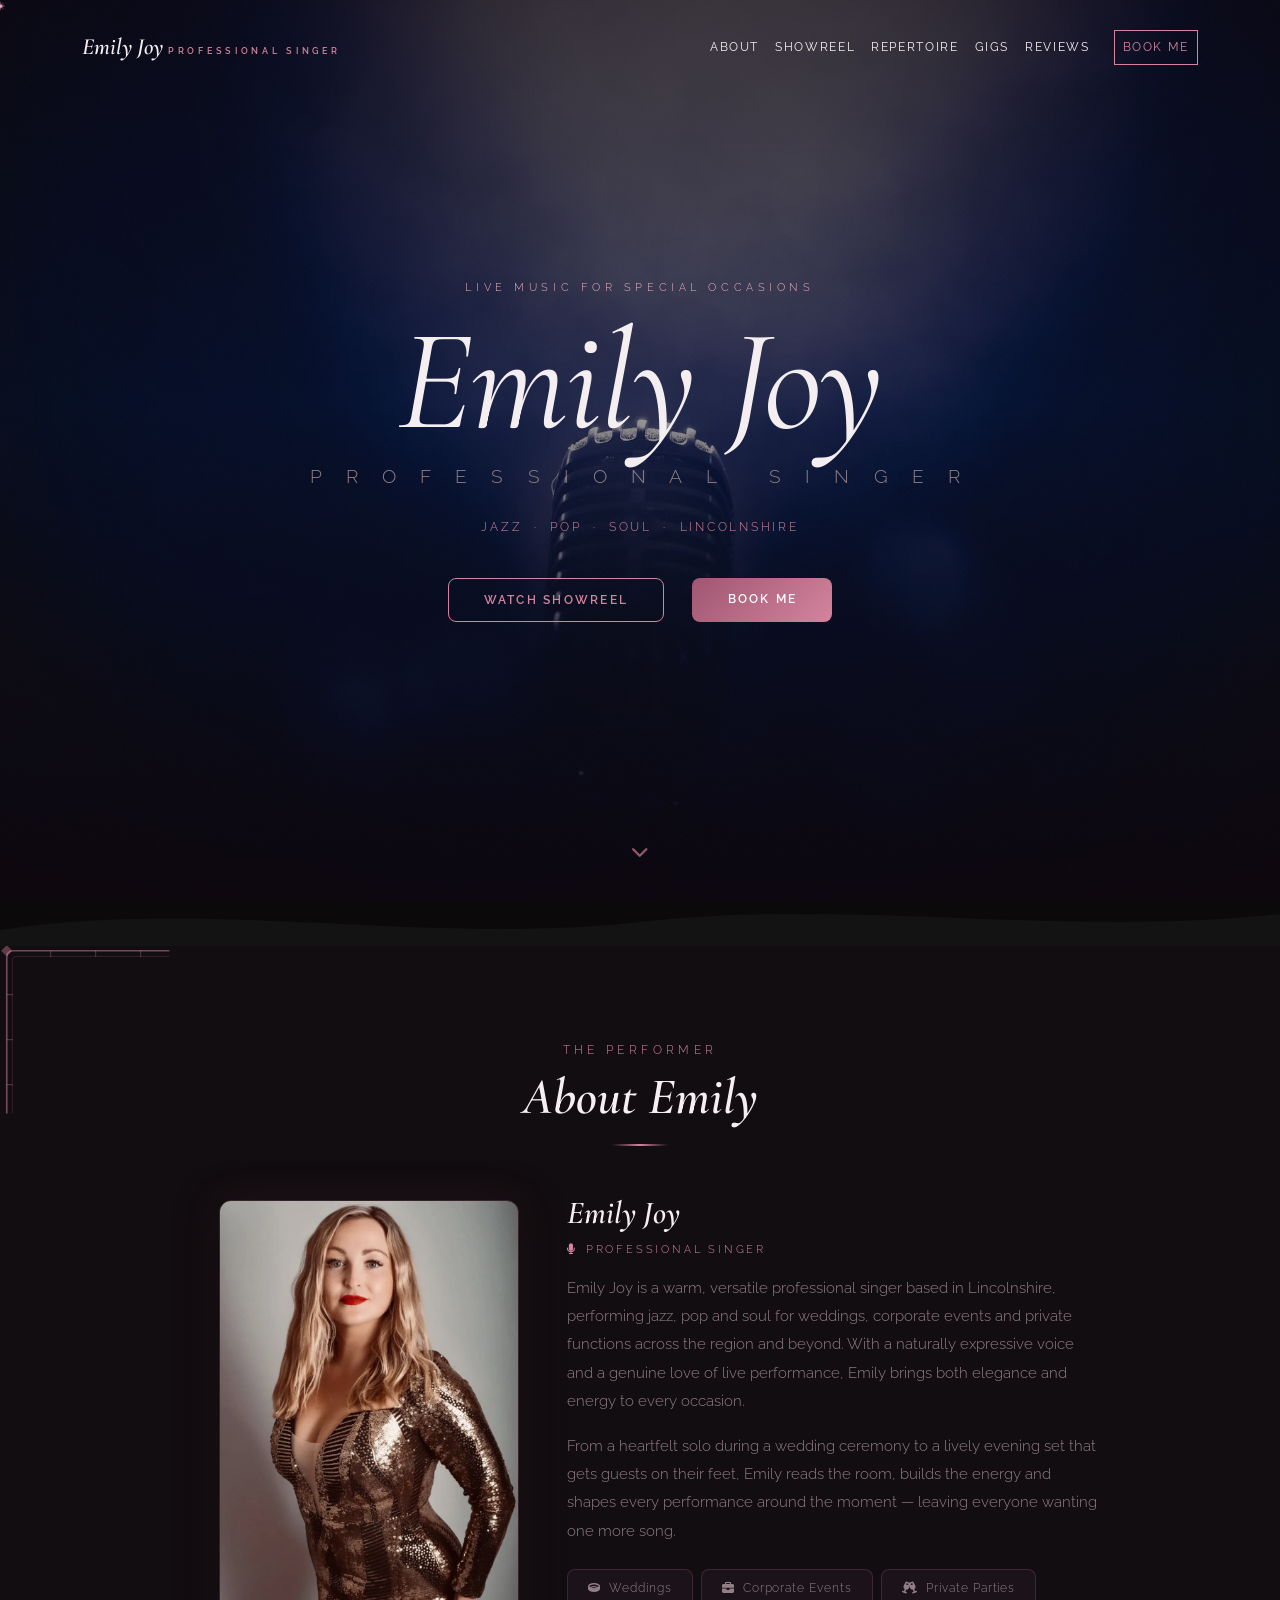
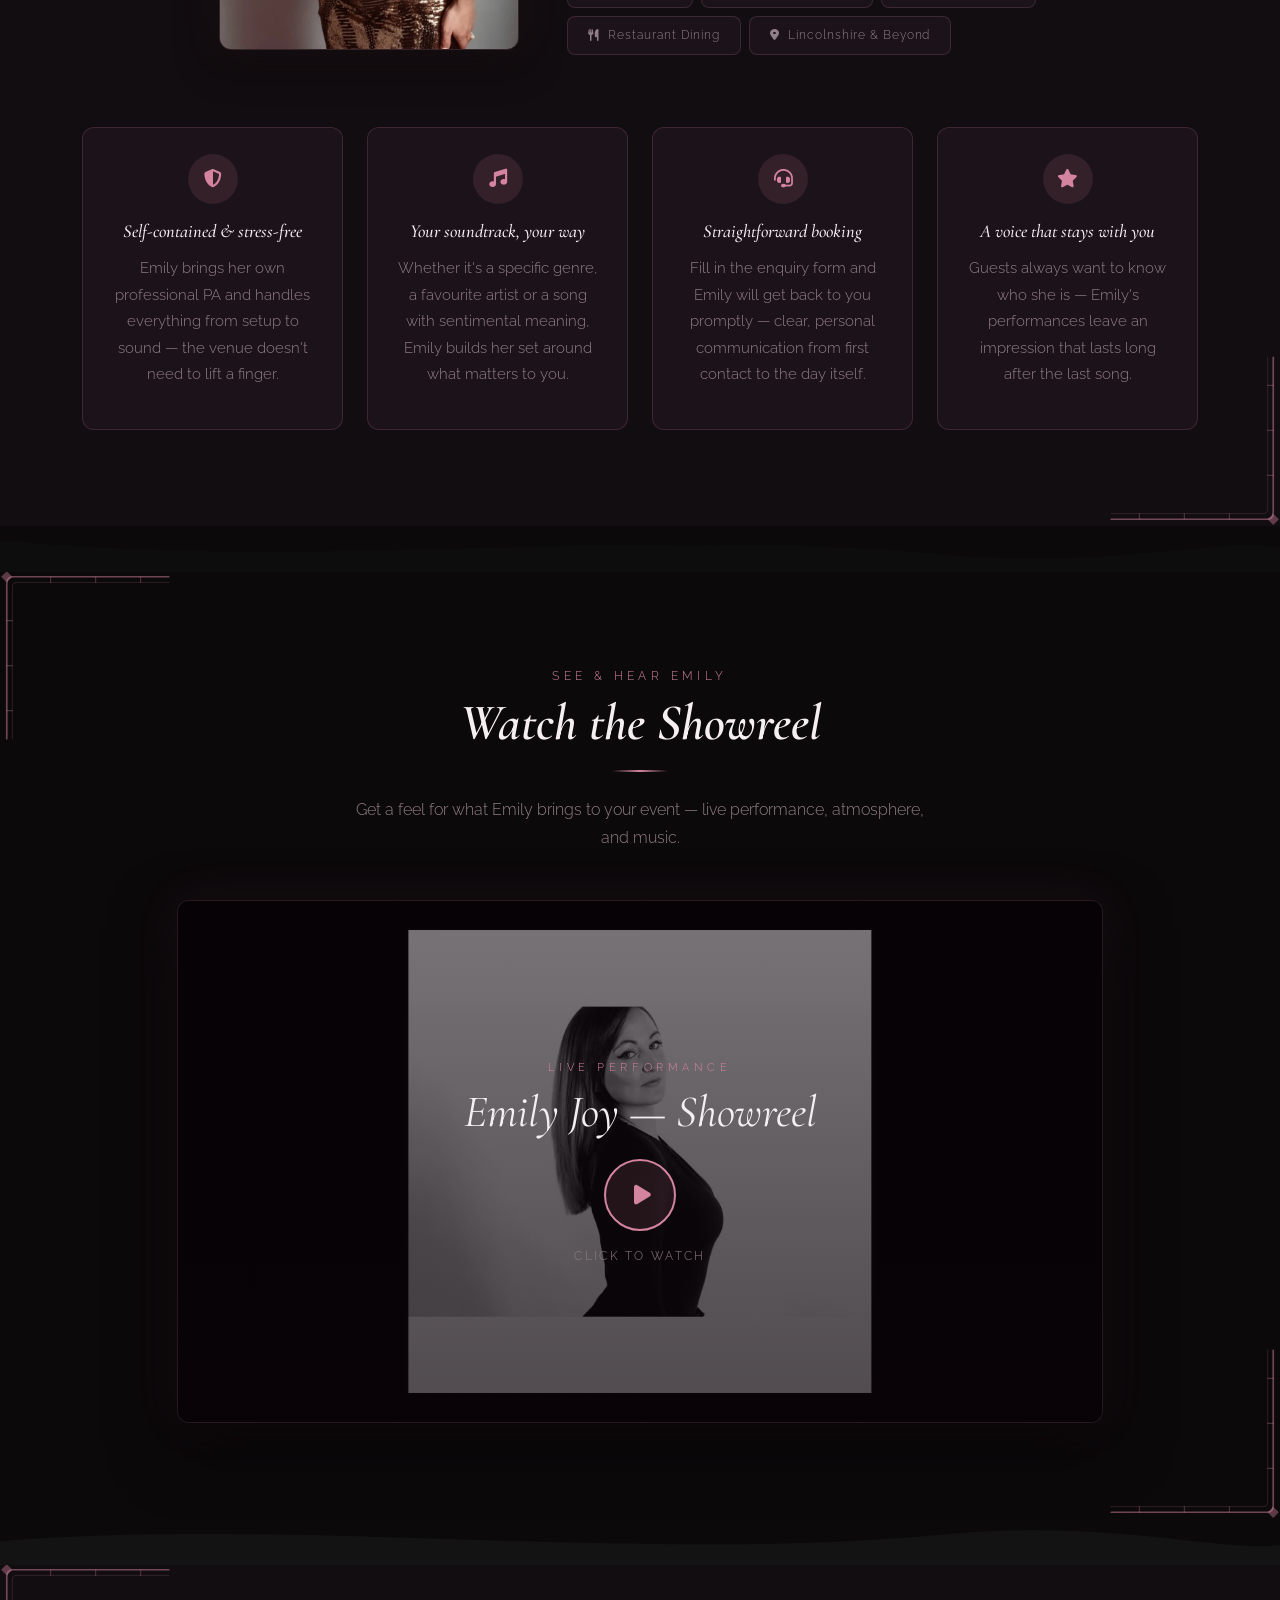
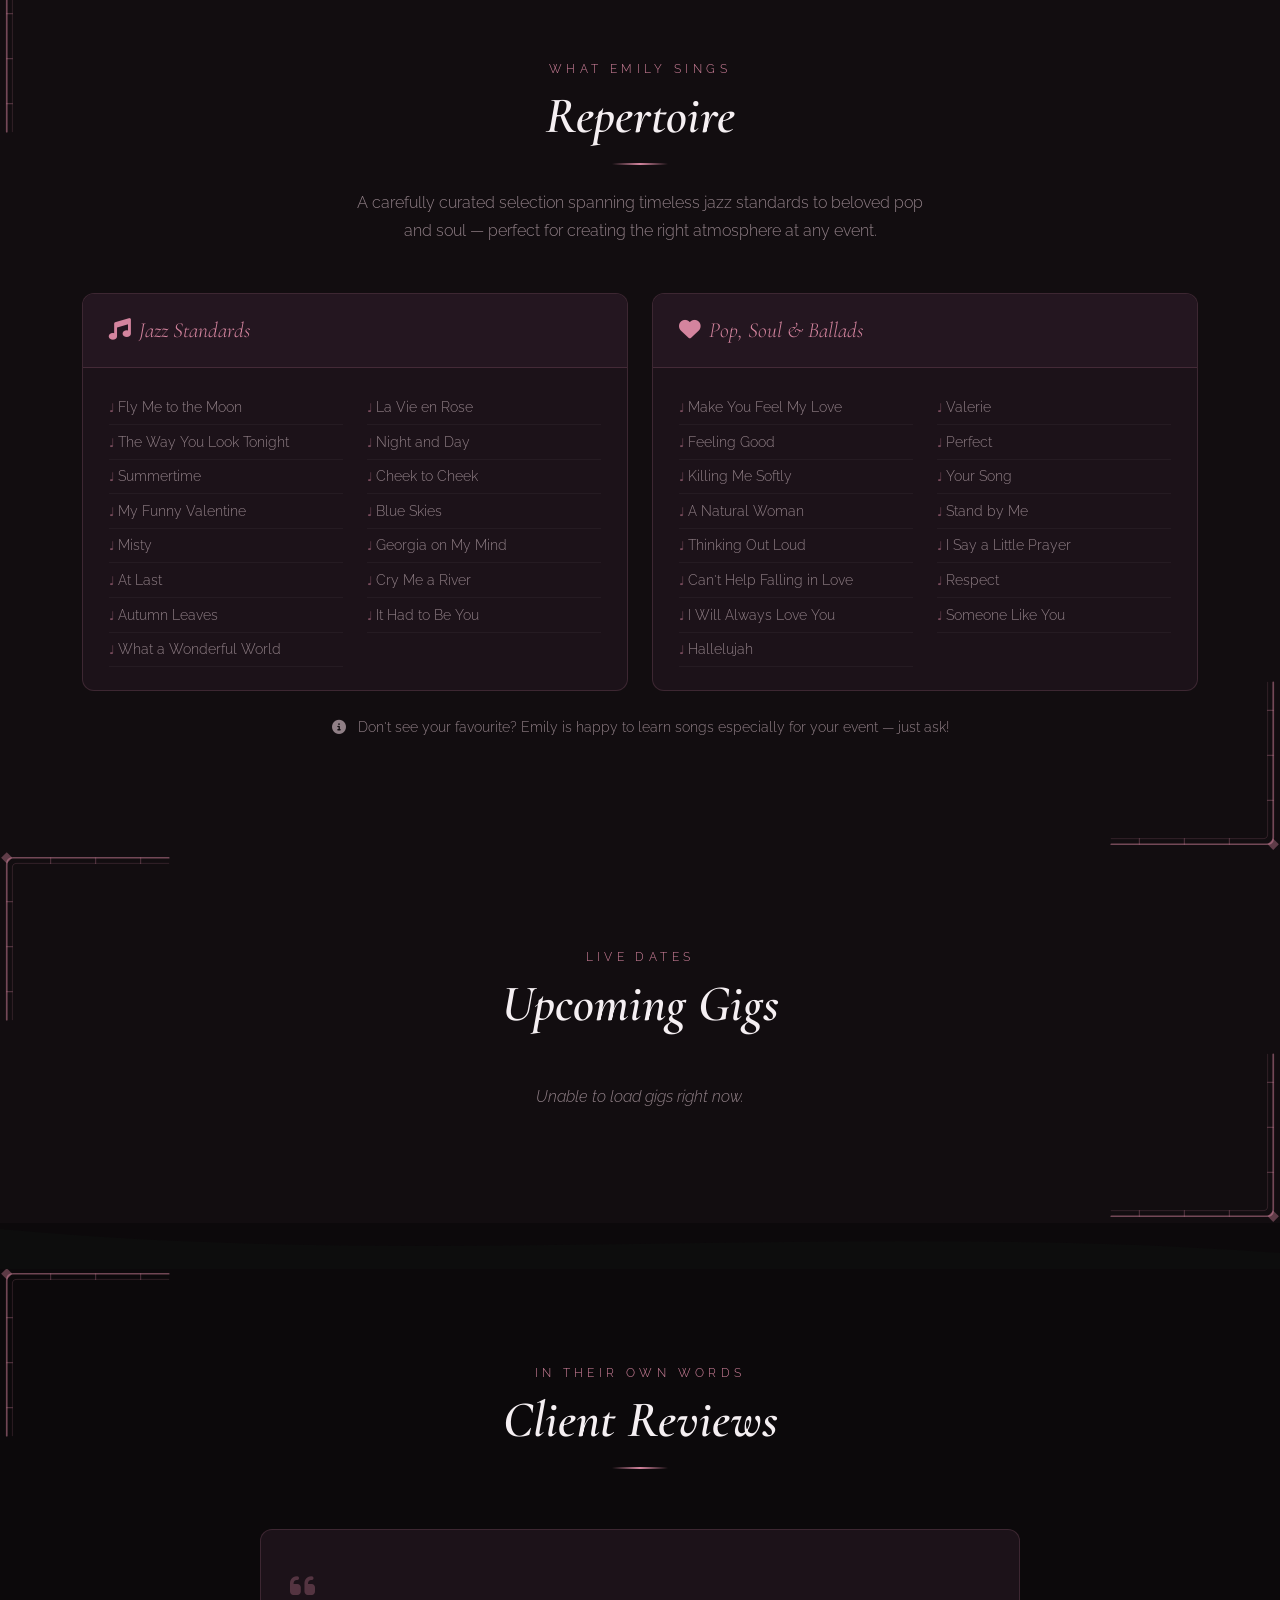
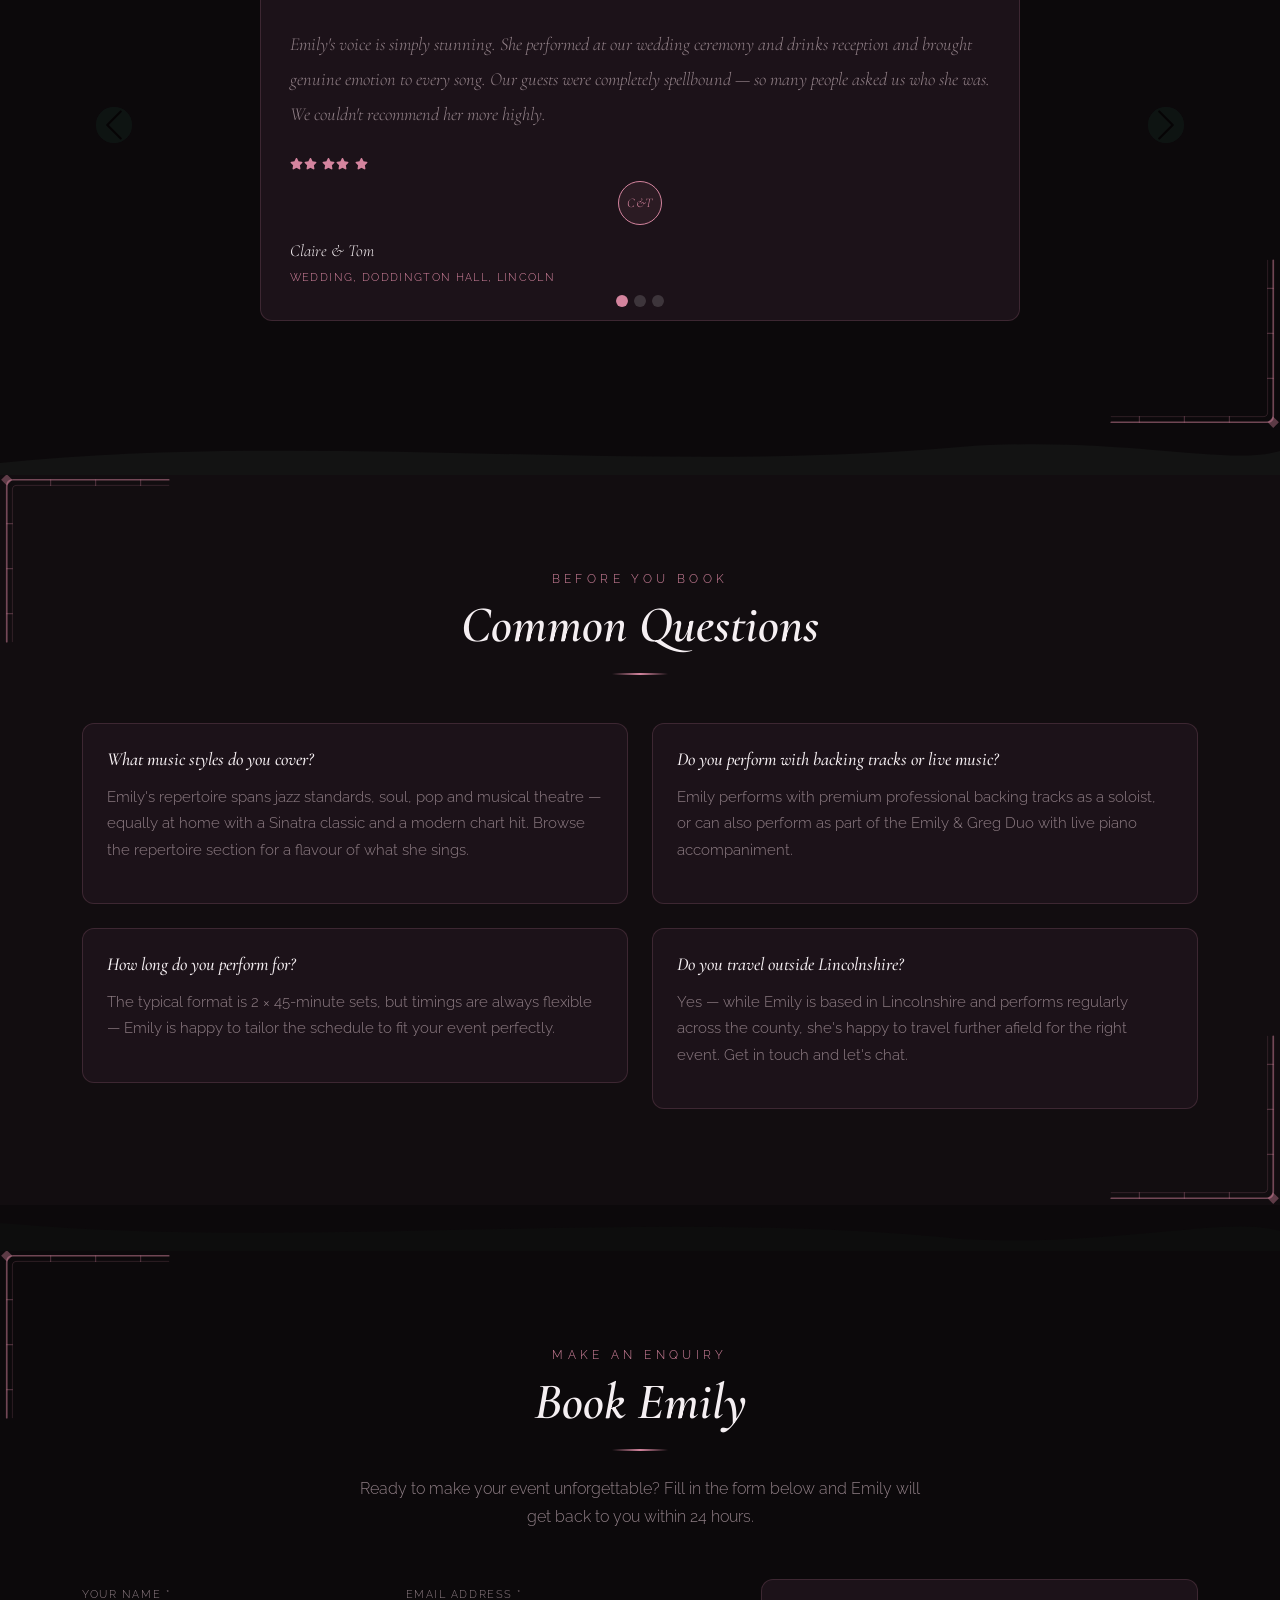
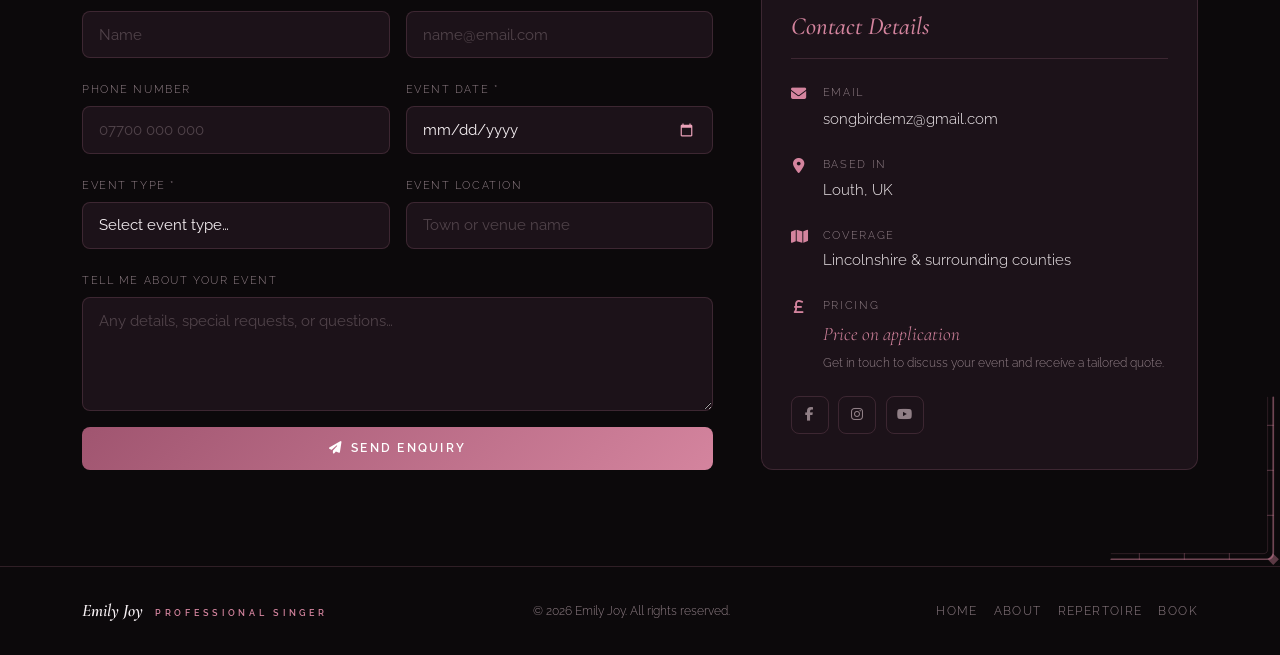
==== commit f0fadfe9: "Add act badge to gig cards with gold/rose colour coding Co-Authored-By: Claude Sonnet 4.6 <noreply@a" ====
--- a/index.html
+++ b/index.html
@@ -599,8 +599,8 @@
     </footer>
 
     <!-- Gigs -->
-    <script src="js/firebase-config.js?v=3"></script>
-    <script src="js/gigs.js?v=3"></script>
+    <script src="js/firebase-config.js?v=4"></script>
+    <script src="js/gigs.js?v=4"></script>
     <!-- Bootstrap JS -->
     <script src="https://cdn.jsdelivr.net/npm/bootstrap@5.3.8/dist/js/bootstrap.bundle.min.js" integrity="sha384-FKyoEForCGlyvwx9Hj09JcYn3nv7wiPVlz7YYwJrWVcXK/BmnVDxM+D2scQbITxI" crossorigin="anonymous" defer></script>
     <!-- Custom JS -->
--- a/css/style.css
+++ b/css/style.css
@@ -1126,3 +1126,15 @@
     color: var(--text-muted);
     font-style: italic;
 }
+.act-badge {
+    display: inline-block;
+    font-size: 0.65rem;
+    letter-spacing: 0.08em;
+    text-transform: uppercase;
+    border-radius: 20px;
+    padding: 0.18rem 0.6rem;
+    font-weight: 700;
+    margin-bottom: 0.5rem;
+}
+.act-badge.duo { background: rgba(201,169,110,0.15); color: #c9a96e; }
+.act-badge.joy { background: rgba(212,132,158,0.15); color: var(--rose); }
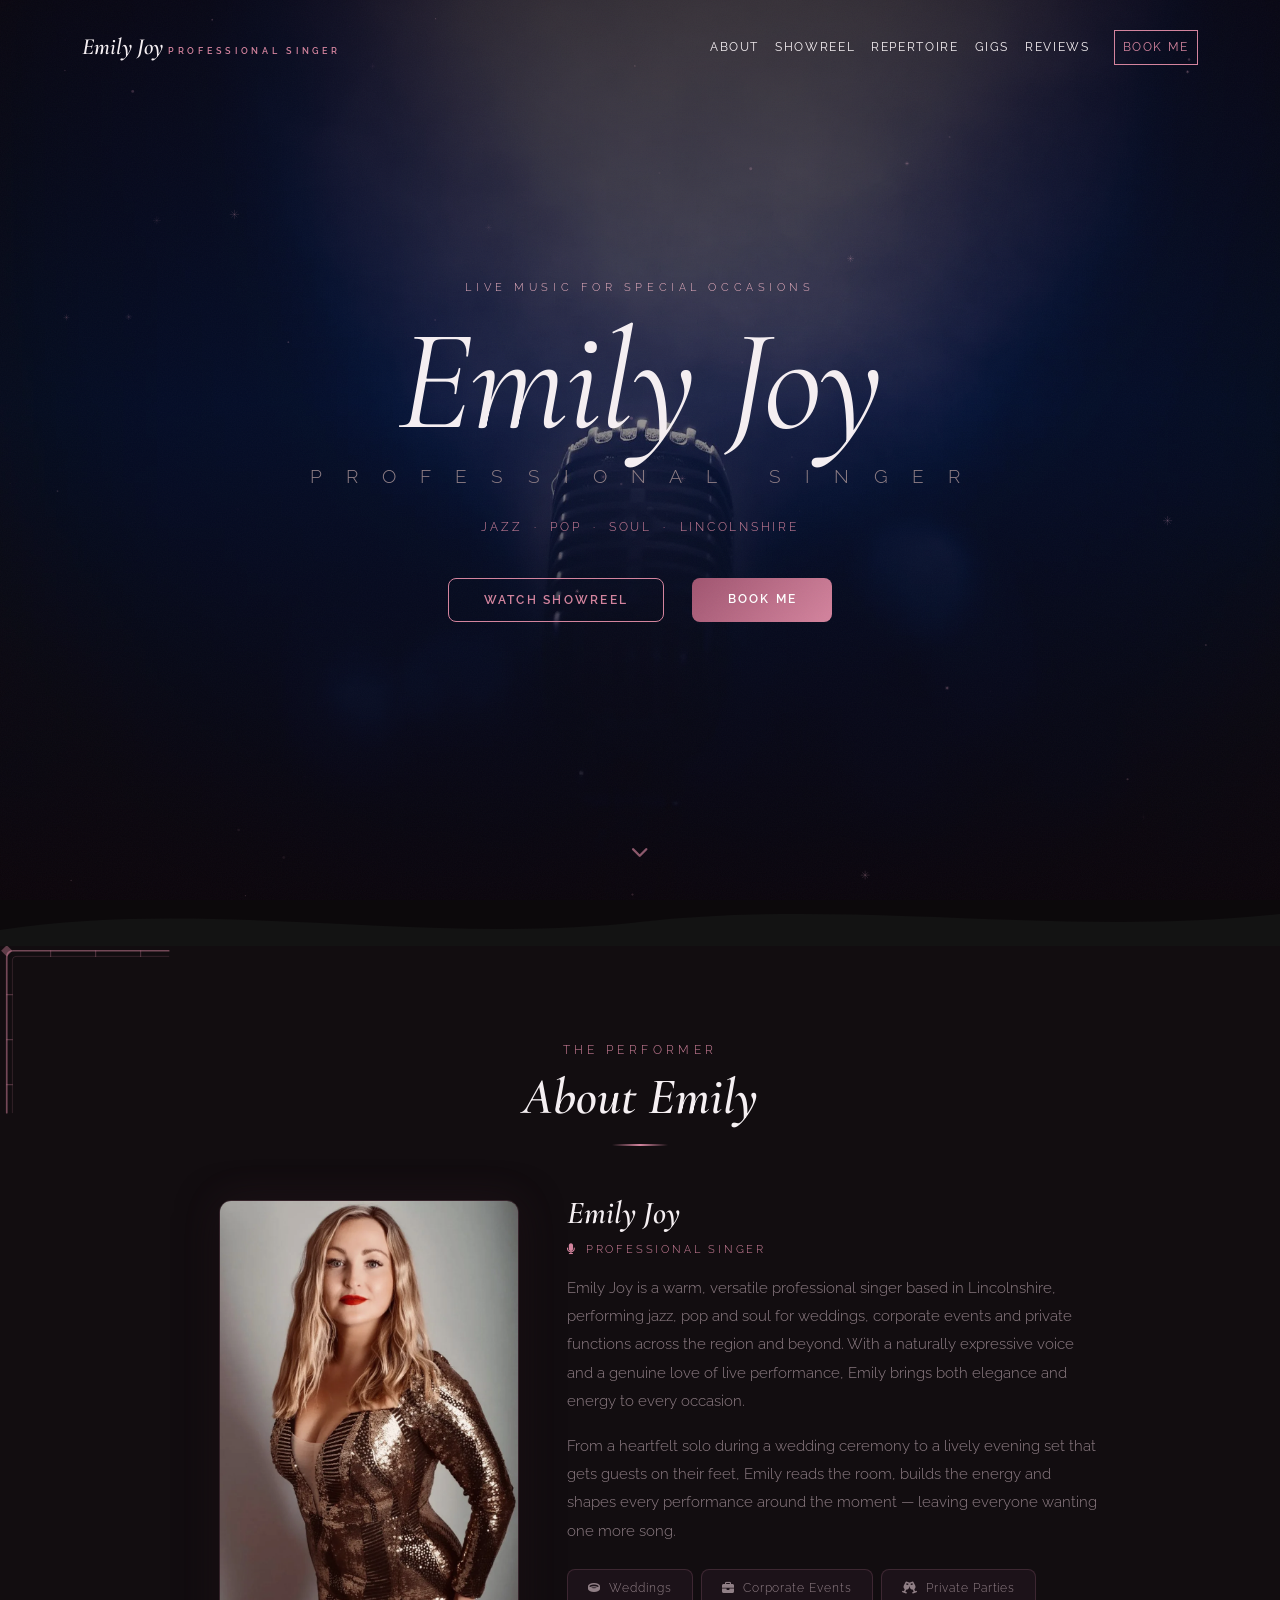
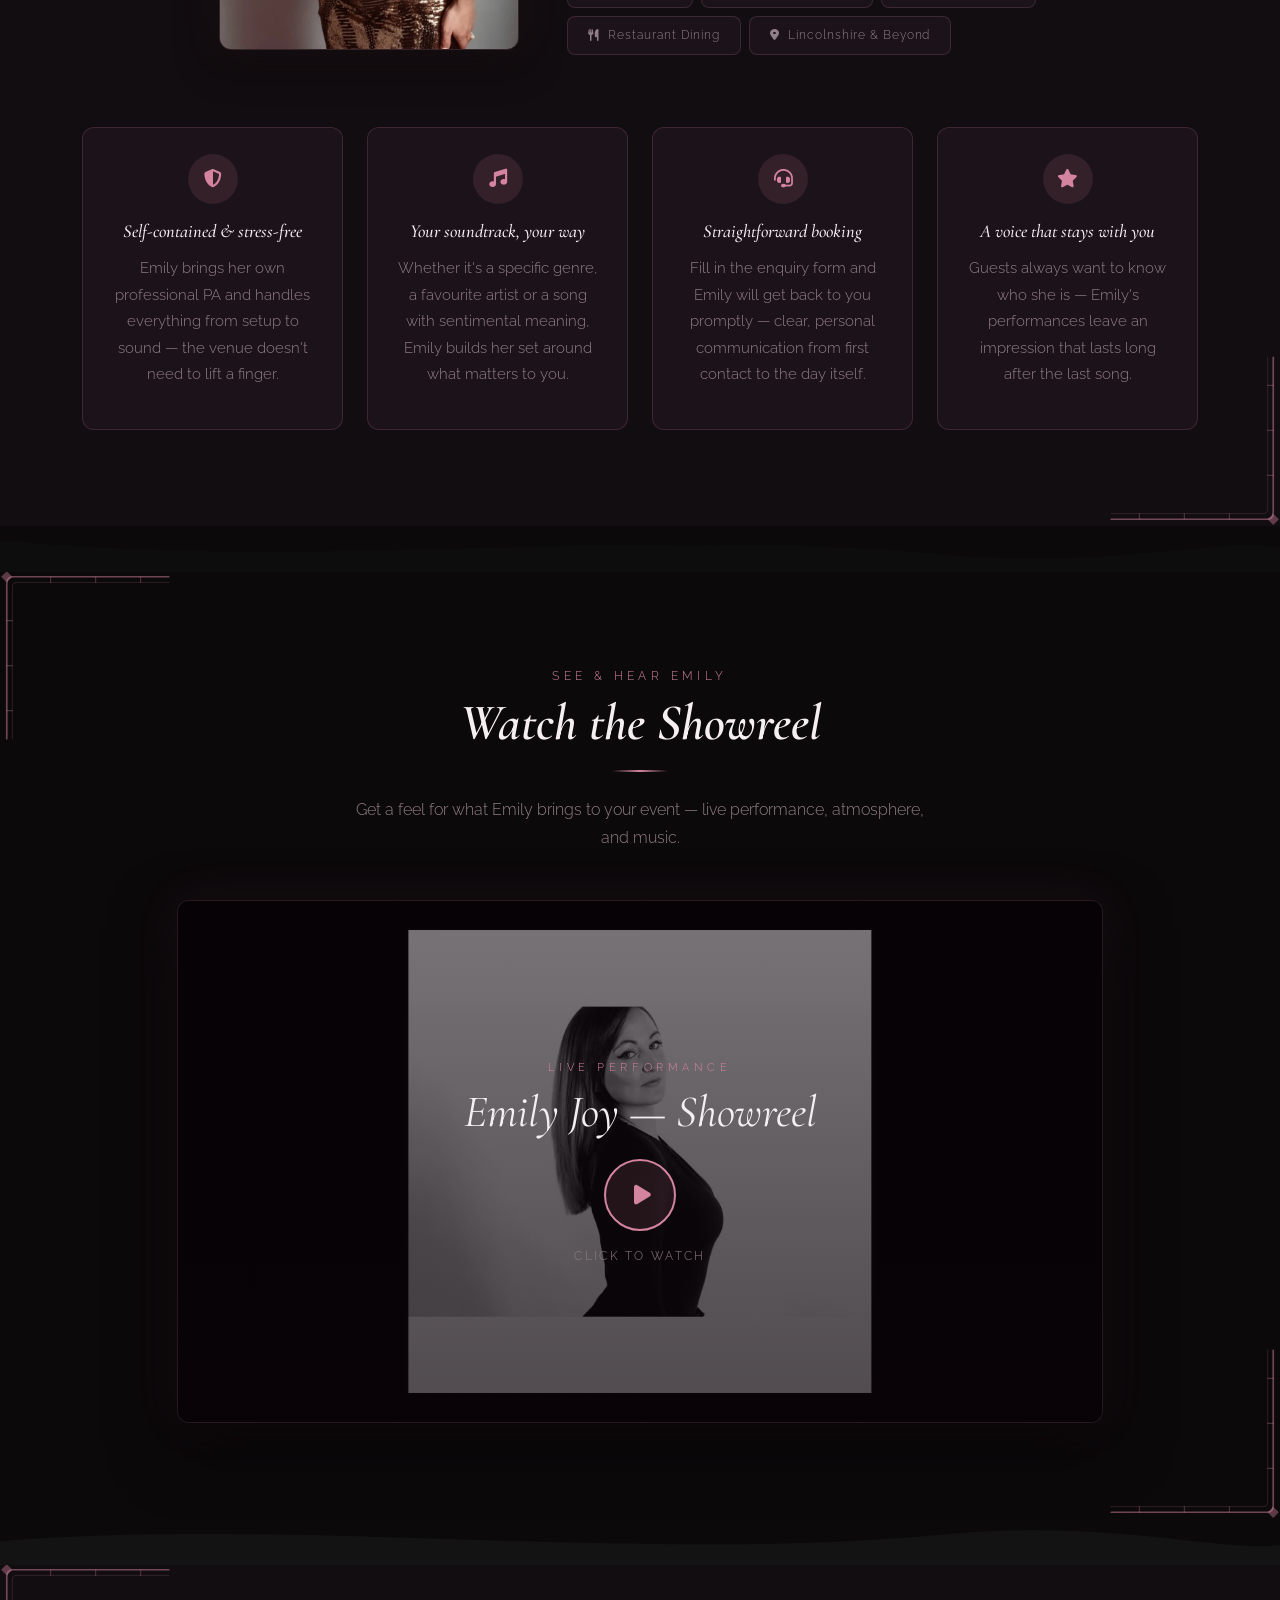
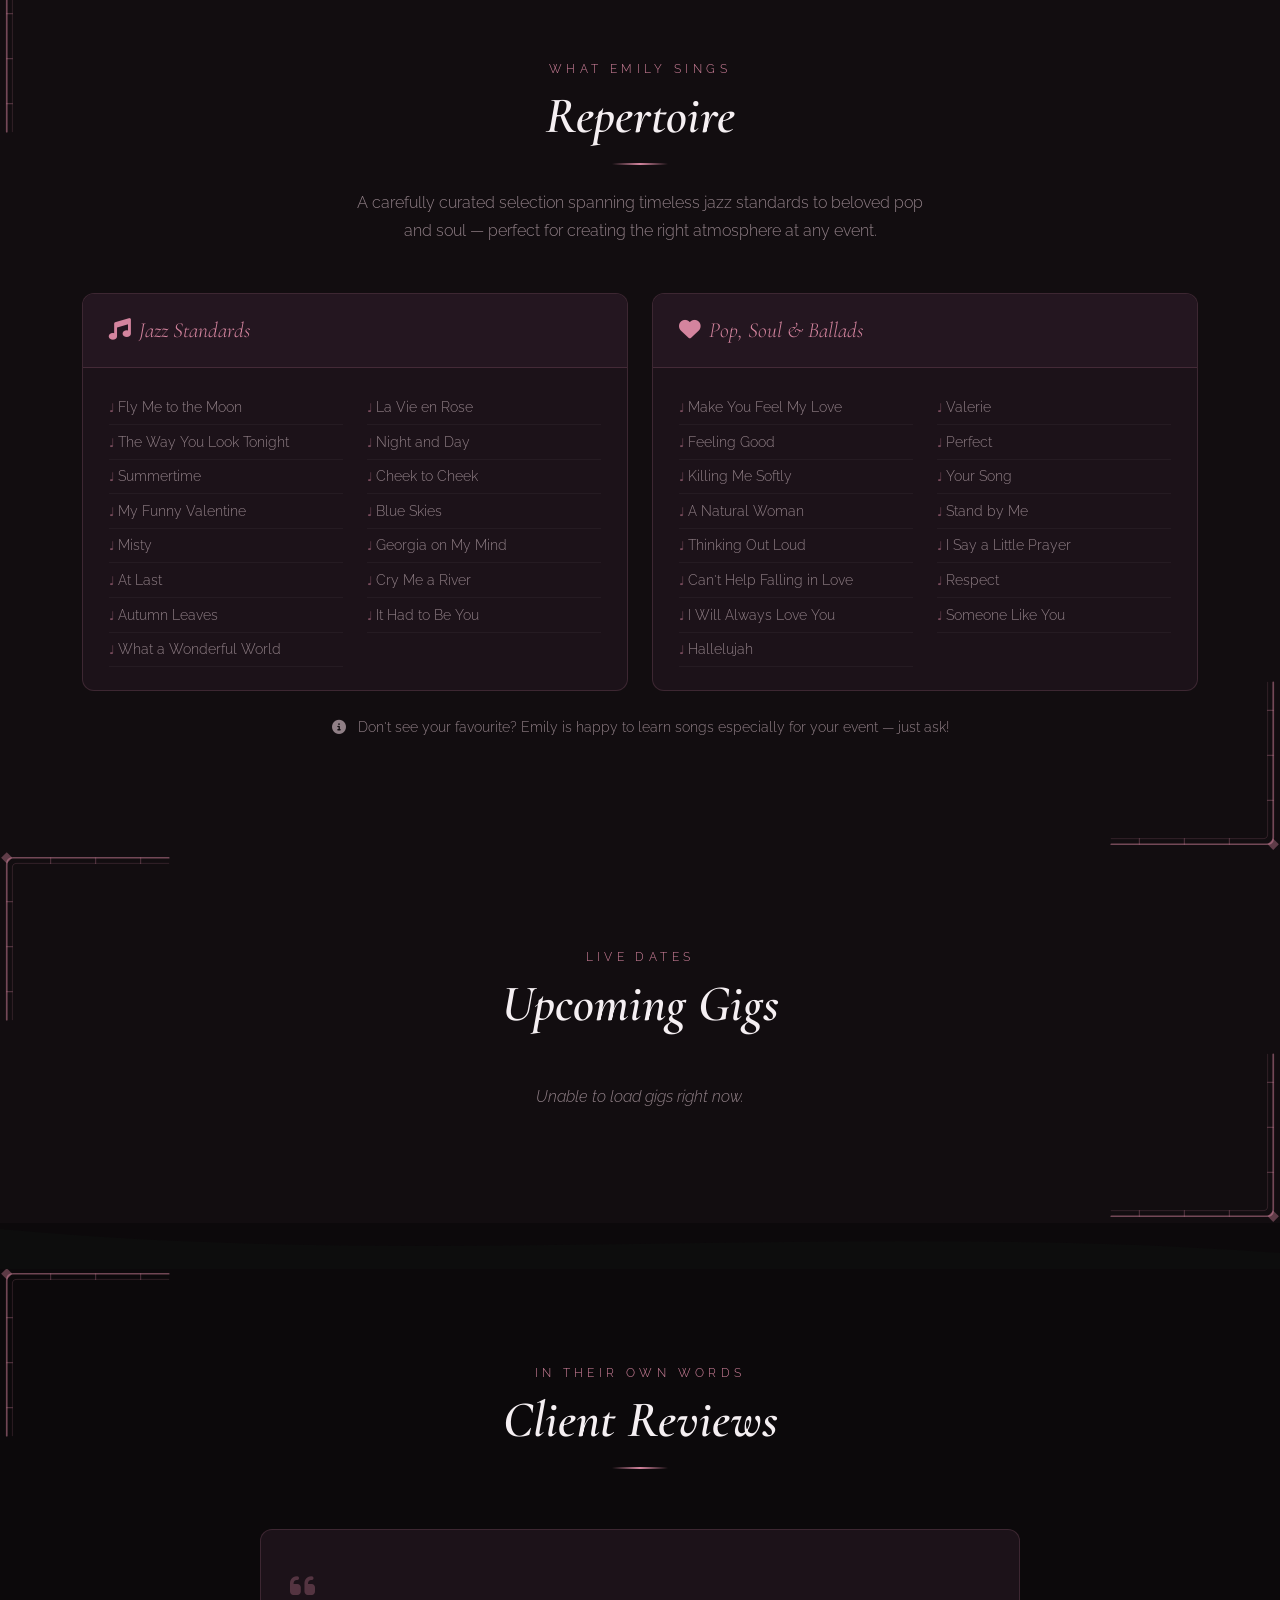
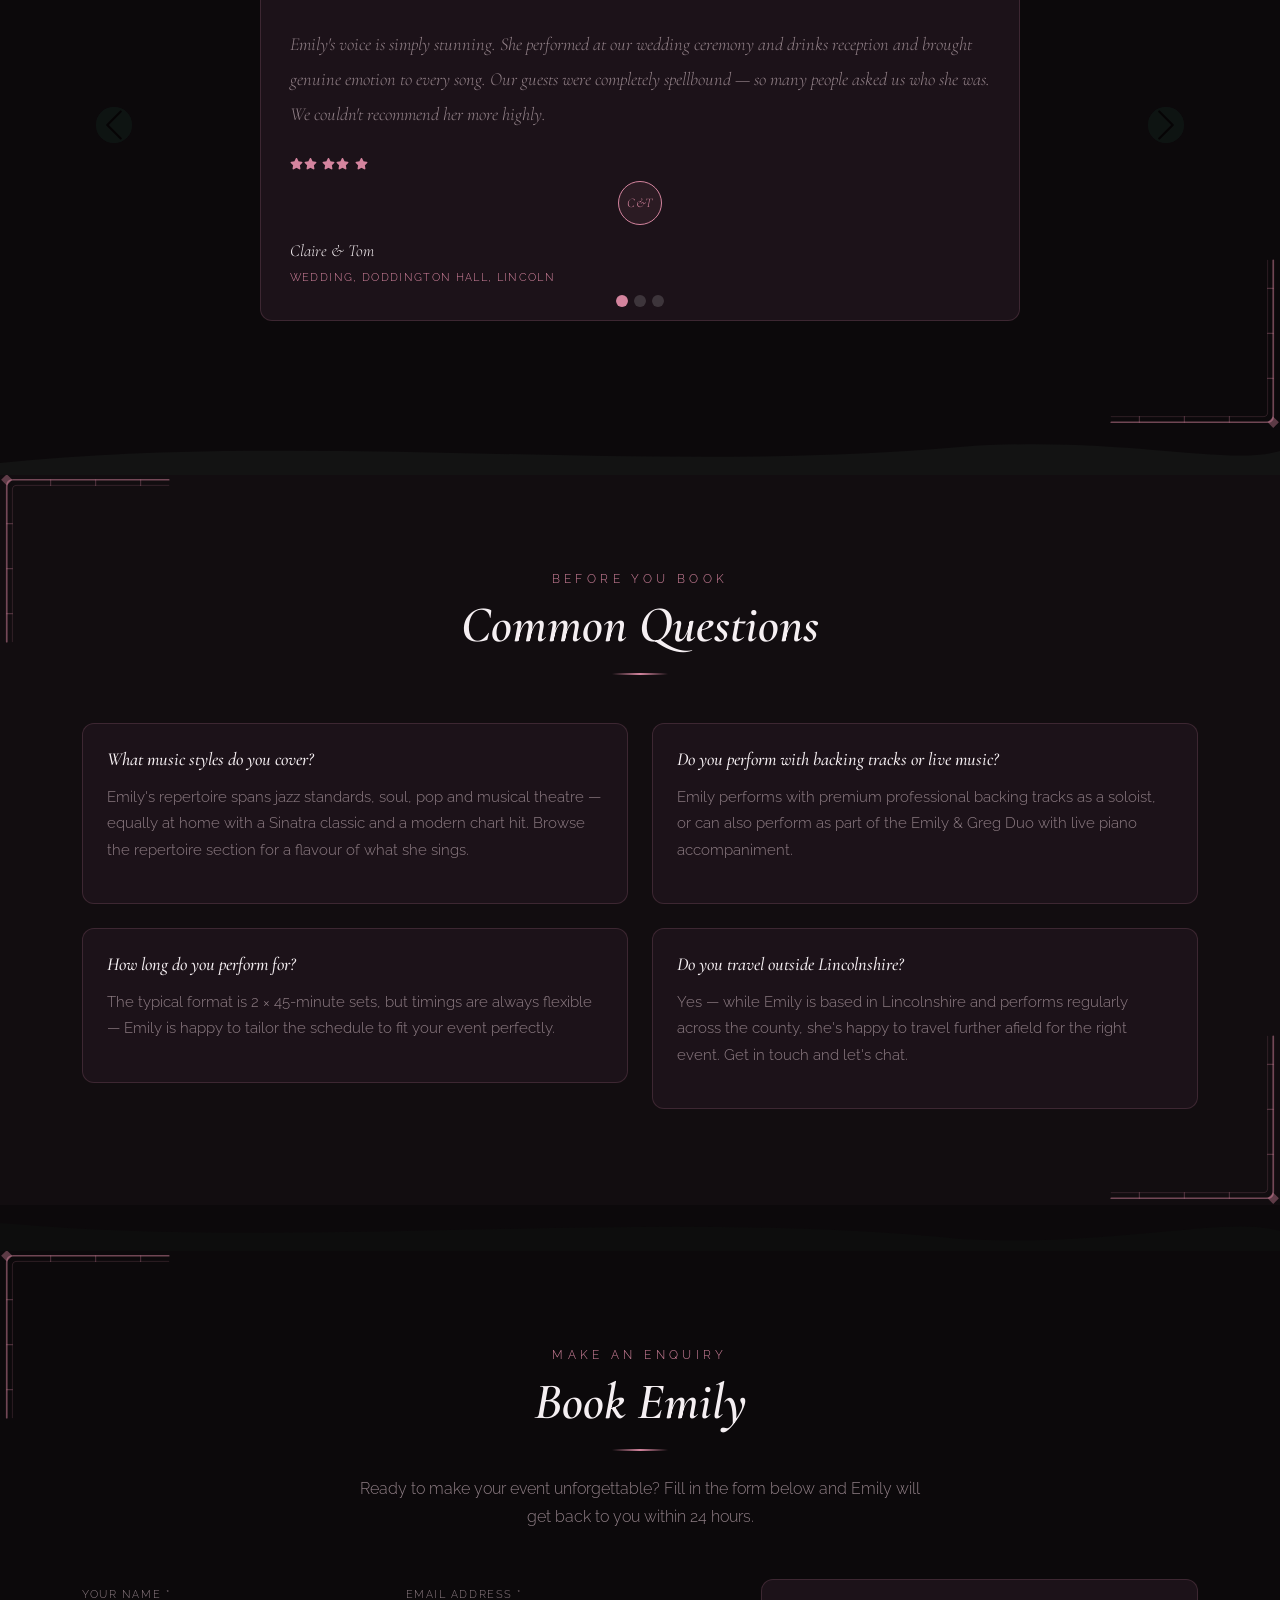
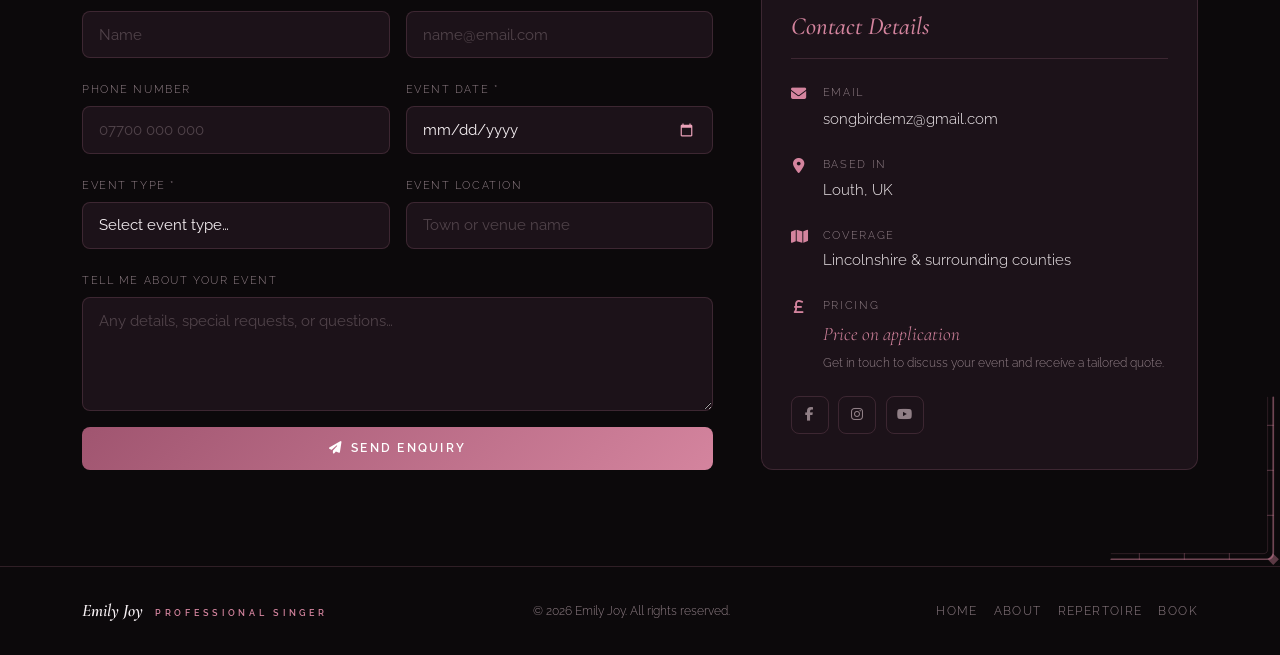
==== commit 57ee669b: "Redesign gig cards: horizontal date block layout, rose top accent, hover shadow Co-Authored-By: Clau" ====
--- a/index.html
+++ b/index.html
@@ -599,8 +599,8 @@
     </footer>
 
     <!-- Gigs -->
-    <script src="js/firebase-config.js?v=4"></script>
-    <script src="js/gigs.js?v=4"></script>
+    <script src="js/firebase-config.js?v=5"></script>
+    <script src="js/gigs.js?v=5"></script>
     <!-- Bootstrap JS -->
     <script src="https://cdn.jsdelivr.net/npm/bootstrap@5.3.8/dist/js/bootstrap.bundle.min.js" integrity="sha384-FKyoEForCGlyvwx9Hj09JcYn3nv7wiPVlz7YYwJrWVcXK/BmnVDxM+D2scQbITxI" crossorigin="anonymous" defer></script>
     <!-- Custom JS -->
--- a/css/style.css
+++ b/css/style.css
@@ -1091,35 +1091,86 @@
    GIGS SECTION
    ============================================================ */
 .gig-card {
+    display: flex;
+    align-items: stretch;
     background: var(--dark-card);
     border: 1px solid var(--dark-border);
+    border-top: 3px solid var(--rose);
     border-radius: var(--radius-lg);
-    padding: 1.5rem;
-    text-align: center;
+    overflow: hidden;
+    padding: 0;
     height: 100%;
     transition: border-color var(--transition), transform var(--transition), box-shadow var(--transition);
 }
 .gig-card:hover {
-    border-color: var(--rose);
-    transform: translateY(-3px);
-    box-shadow: 0 24px 48px rgba(0,0,0,0.28);
-}
-.gig-day {
+    border-color: rgba(212,132,158,0.5);
+    border-top-color: var(--rose);
+    transform: translateY(-4px);
+    box-shadow: 0 16px 40px rgba(0,0,0,0.35);
+}
+.gig-date-block {
+    display: flex;
+    flex-direction: column;
+    align-items: center;
+    justify-content: center;
+    min-width: 72px;
+    background: rgba(212,132,158,0.07);
+    border-right: 1px solid var(--dark-border);
+    padding: 1.25rem 0.65rem;
+    text-align: center;
+    flex-shrink: 0;
+}
+.gig-day-name {
+    font-size: 0.58rem;
+    letter-spacing: 0.18em;
+    color: var(--rose-light);
+    text-transform: uppercase;
+    font-weight: 700;
+}
+.gig-day-num {
     font-family: var(--font-head);
     font-style: italic;
-    font-size: 1.05rem;
-    color: var(--rose-light);
-    margin-bottom: 0.2rem;
-}
-.gig-fulldate {
-    font-size: 0.9rem;
+    font-size: 2.2rem;
     font-weight: 600;
     color: var(--text);
-    margin-bottom: 0.6rem;
+    line-height: 1;
+    margin: 0.15rem 0;
+}
+.gig-month-year {
+    font-size: 0.58rem;
+    letter-spacing: 0.1em;
+    color: var(--text-muted);
+    text-transform: uppercase;
+}
+.gig-body {
+    display: flex;
+    flex-direction: column;
+    justify-content: center;
+    gap: 0.3rem;
+    padding: 1.1rem 1.25rem;
+    flex: 1;
+    min-width: 0;
 }
 .gig-venue {
-    color: var(--text-muted);
-    font-size: 0.88rem;
+    font-family: var(--font-head);
+    font-style: italic;
+    font-size: 1.05rem;
+    color: var(--text);
+    margin: 0;
+    font-weight: 600;
+    white-space: nowrap;
+    overflow: hidden;
+    text-overflow: ellipsis;
+}
+.gig-time {
+    font-size: 0.8rem;
+    color: var(--rose-light);
+    margin: 0;
+}
+.gig-details {
+    font-size: 0.78rem;
+    color: var(--text-muted);
+    font-style: italic;
     margin: 0;
 }
 .gigs-empty {
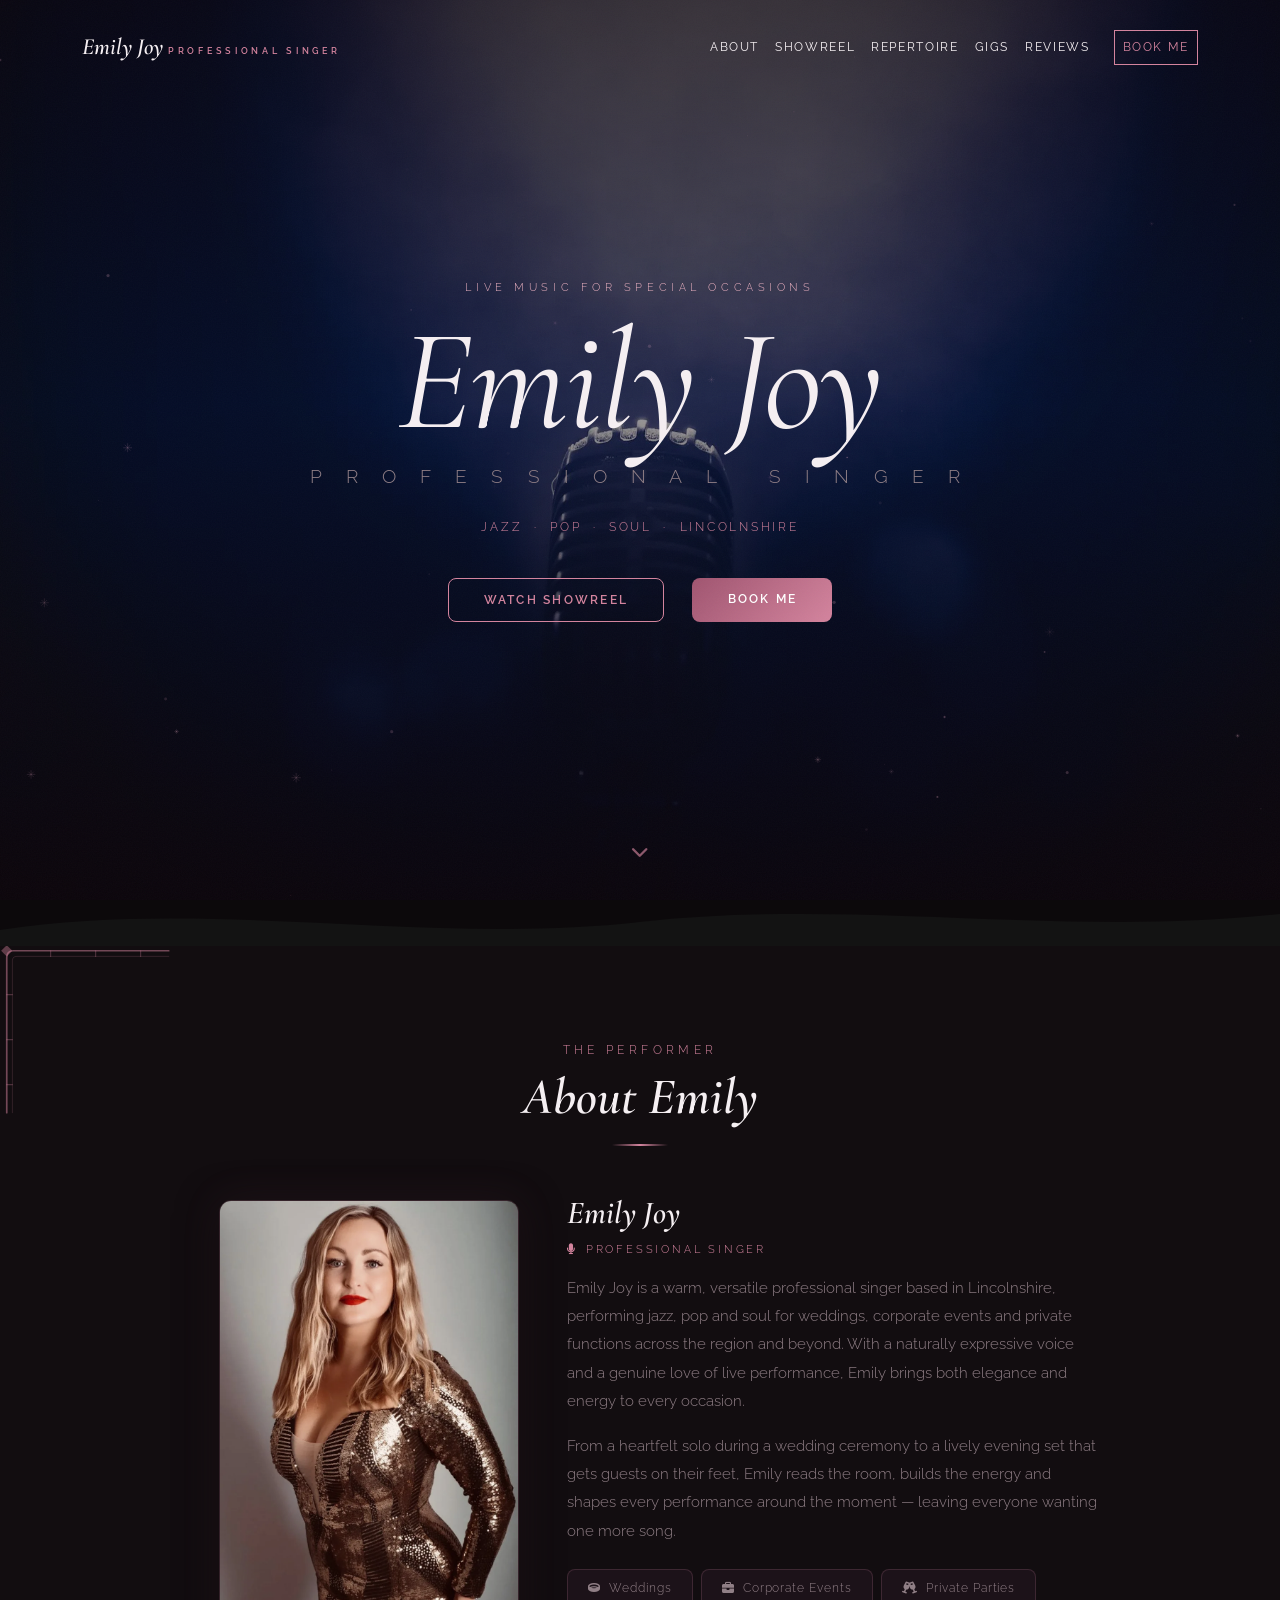
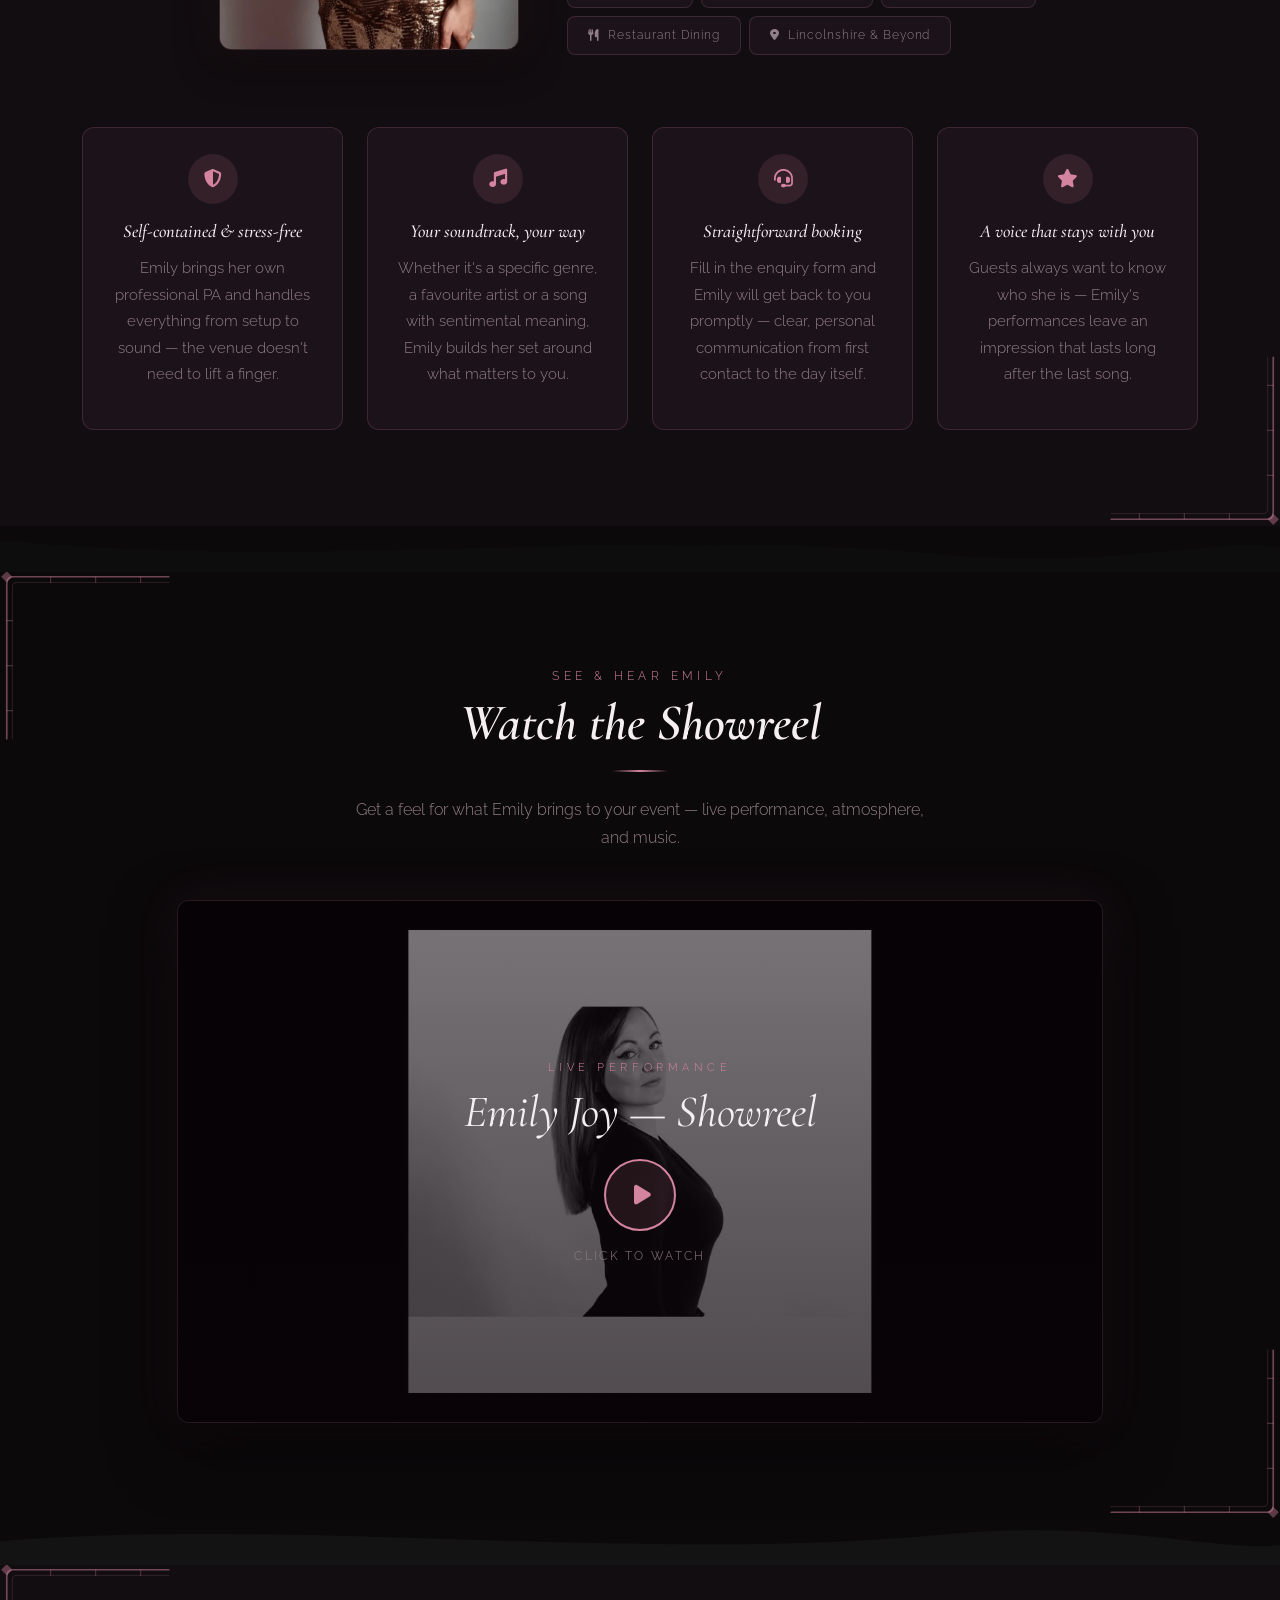
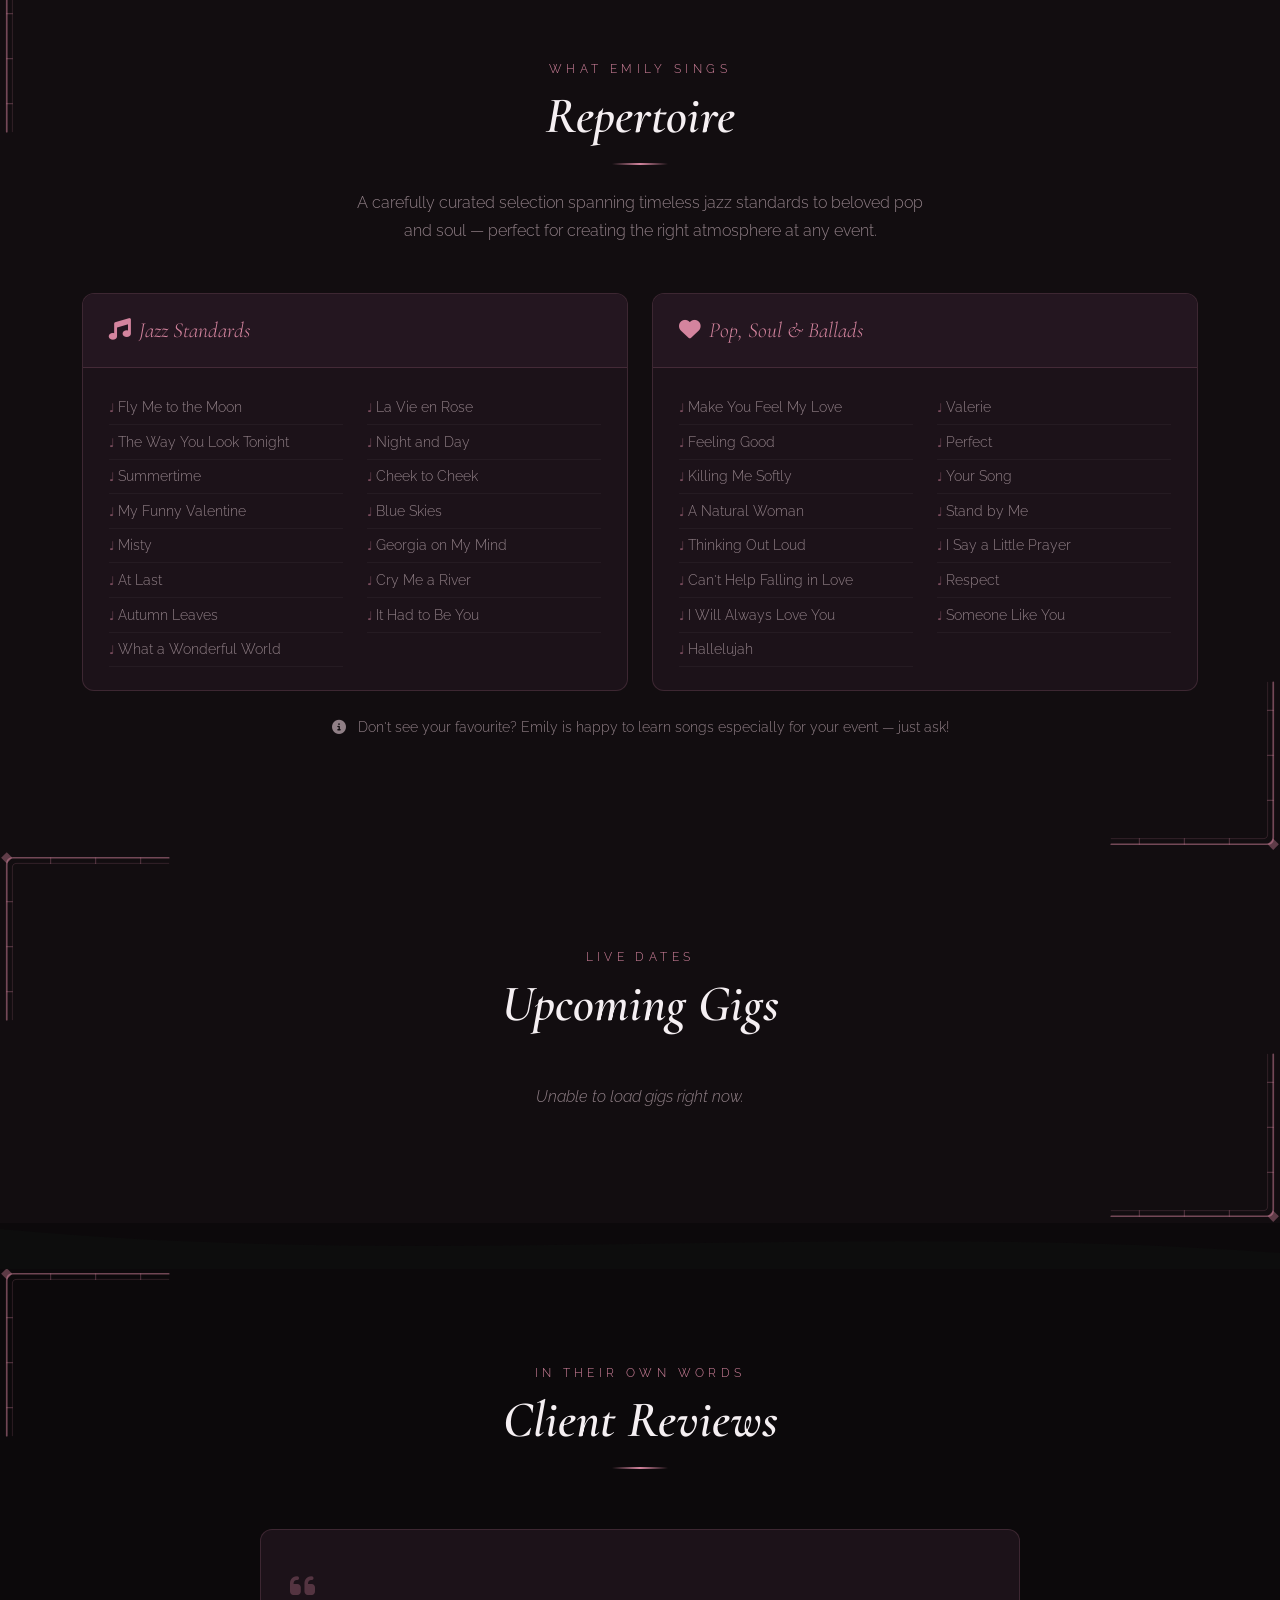
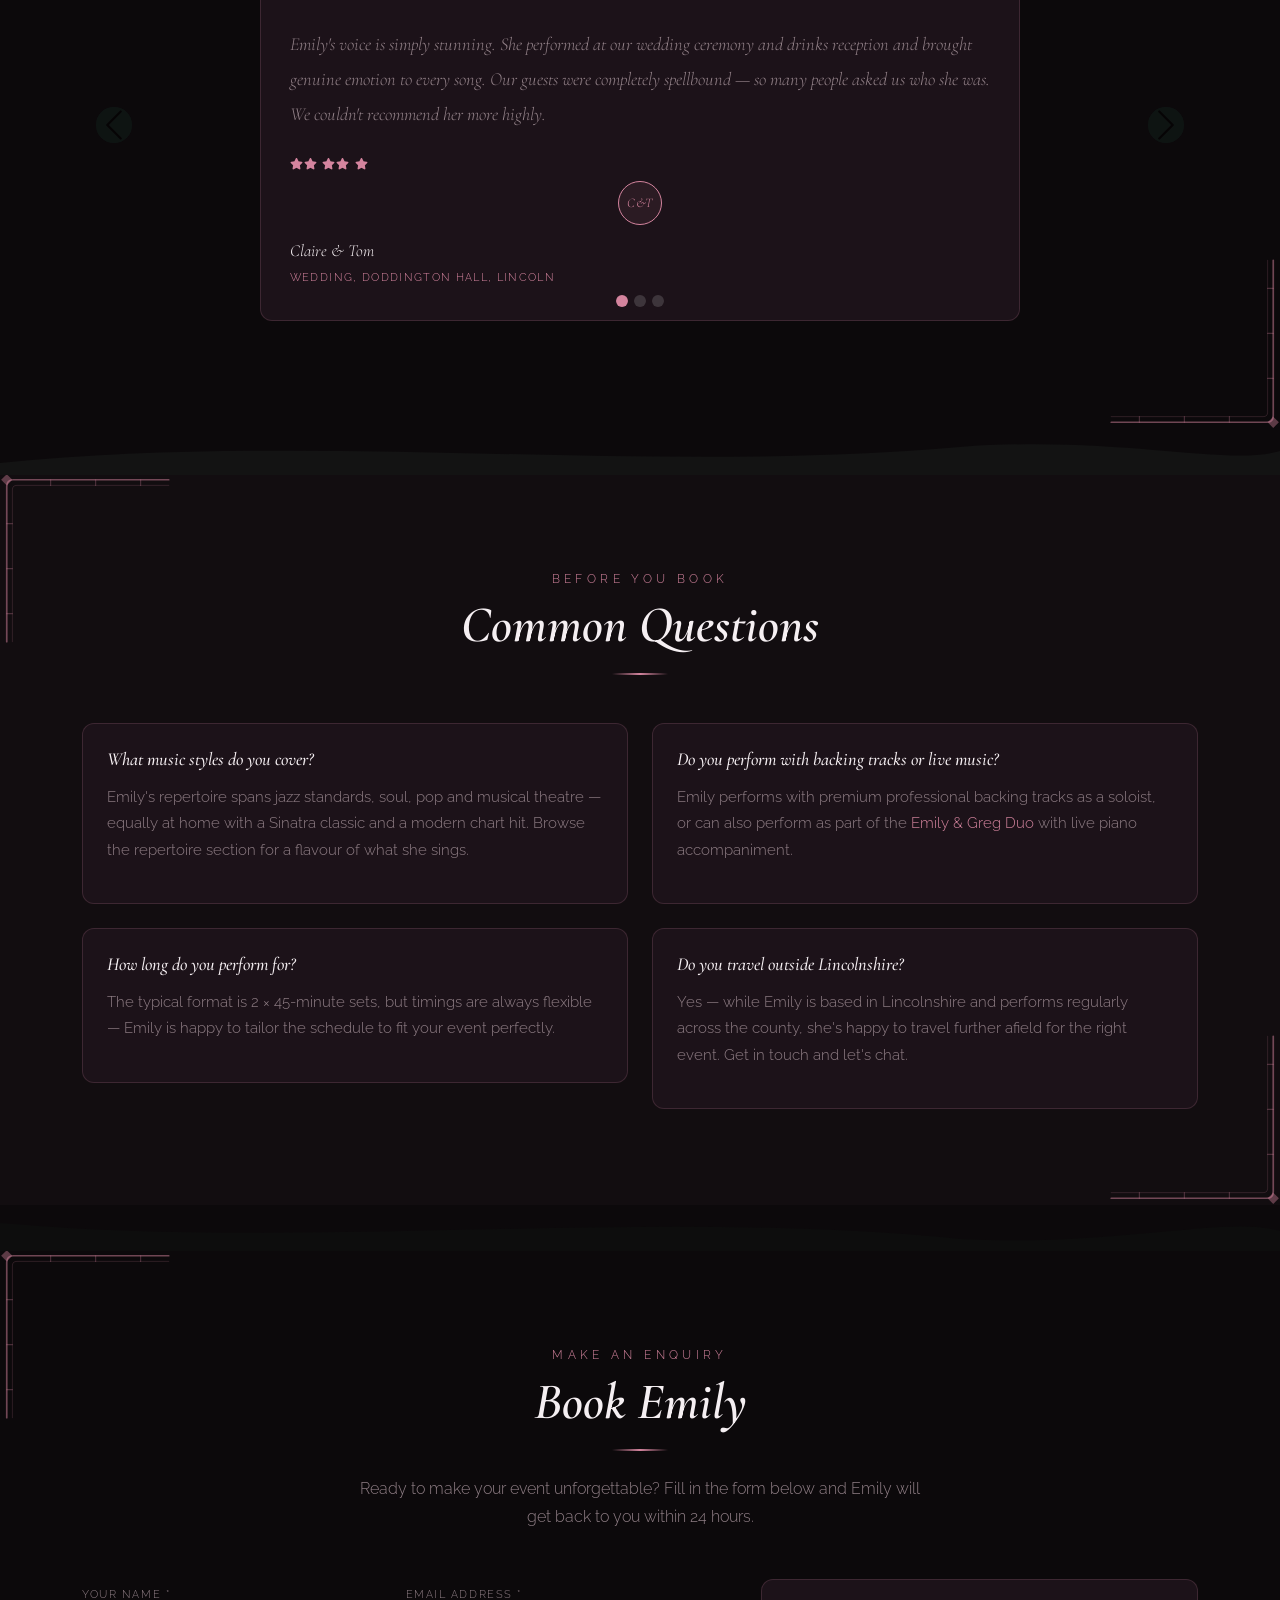
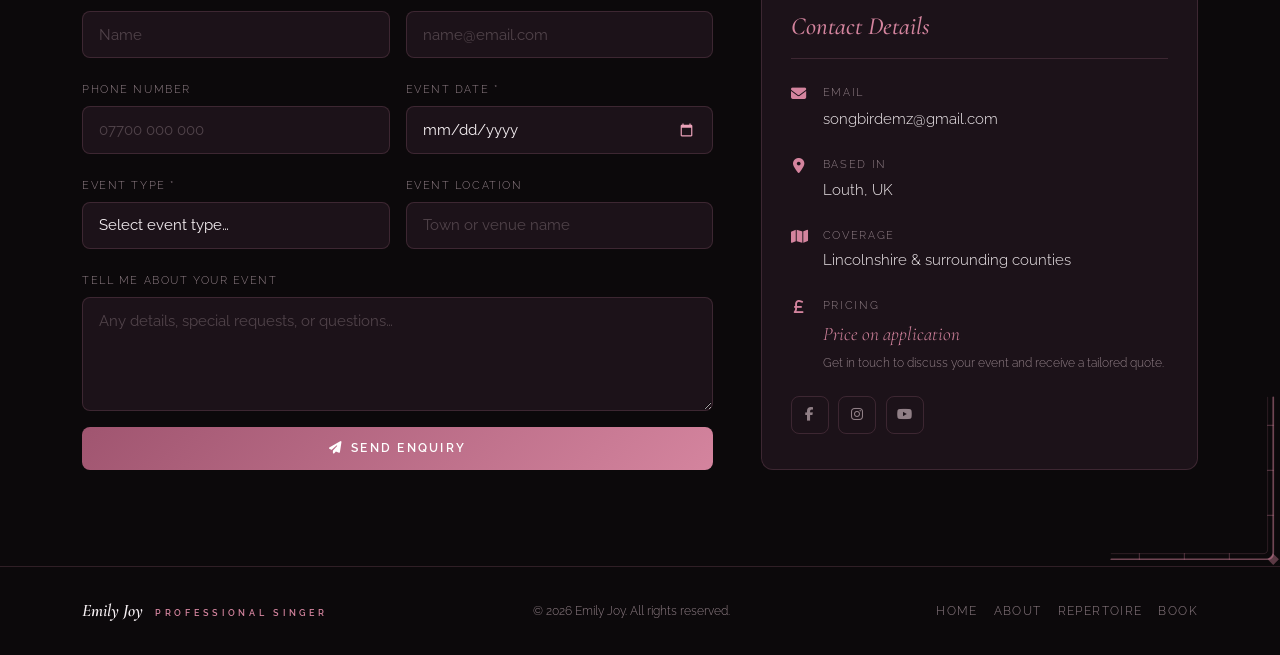
==== commit e72280b5: "Link 'Emily & Greg Duo' in FAQ to emilyandgregduo.co.uk Co-Authored-By: Claude Sonnet 4.6 <noreply@a" ====
--- a/index.html
+++ b/index.html
@@ -439,7 +439,7 @@
                 <div class="col-md-6 fade-up" data-delay="120">
                     <div class="faq-card">
                         <h3 class="faq-question">Do you perform with backing tracks or live music?</h3>
-                        <p class="faq-answer">Emily performs with premium professional backing tracks as a soloist, or can also perform as part of the Emily &amp; Greg Duo with live piano accompaniment.</p>
+                        <p class="faq-answer">Emily performs with premium professional backing tracks as a soloist, or can also perform as part of the <a href="https://emilyandgregduo.co.uk" target="_blank" rel="noopener">Emily &amp; Greg Duo</a> with live piano accompaniment.</p>
                     </div>
                 </div>
                 <div class="col-md-6 fade-up" data-delay="240">
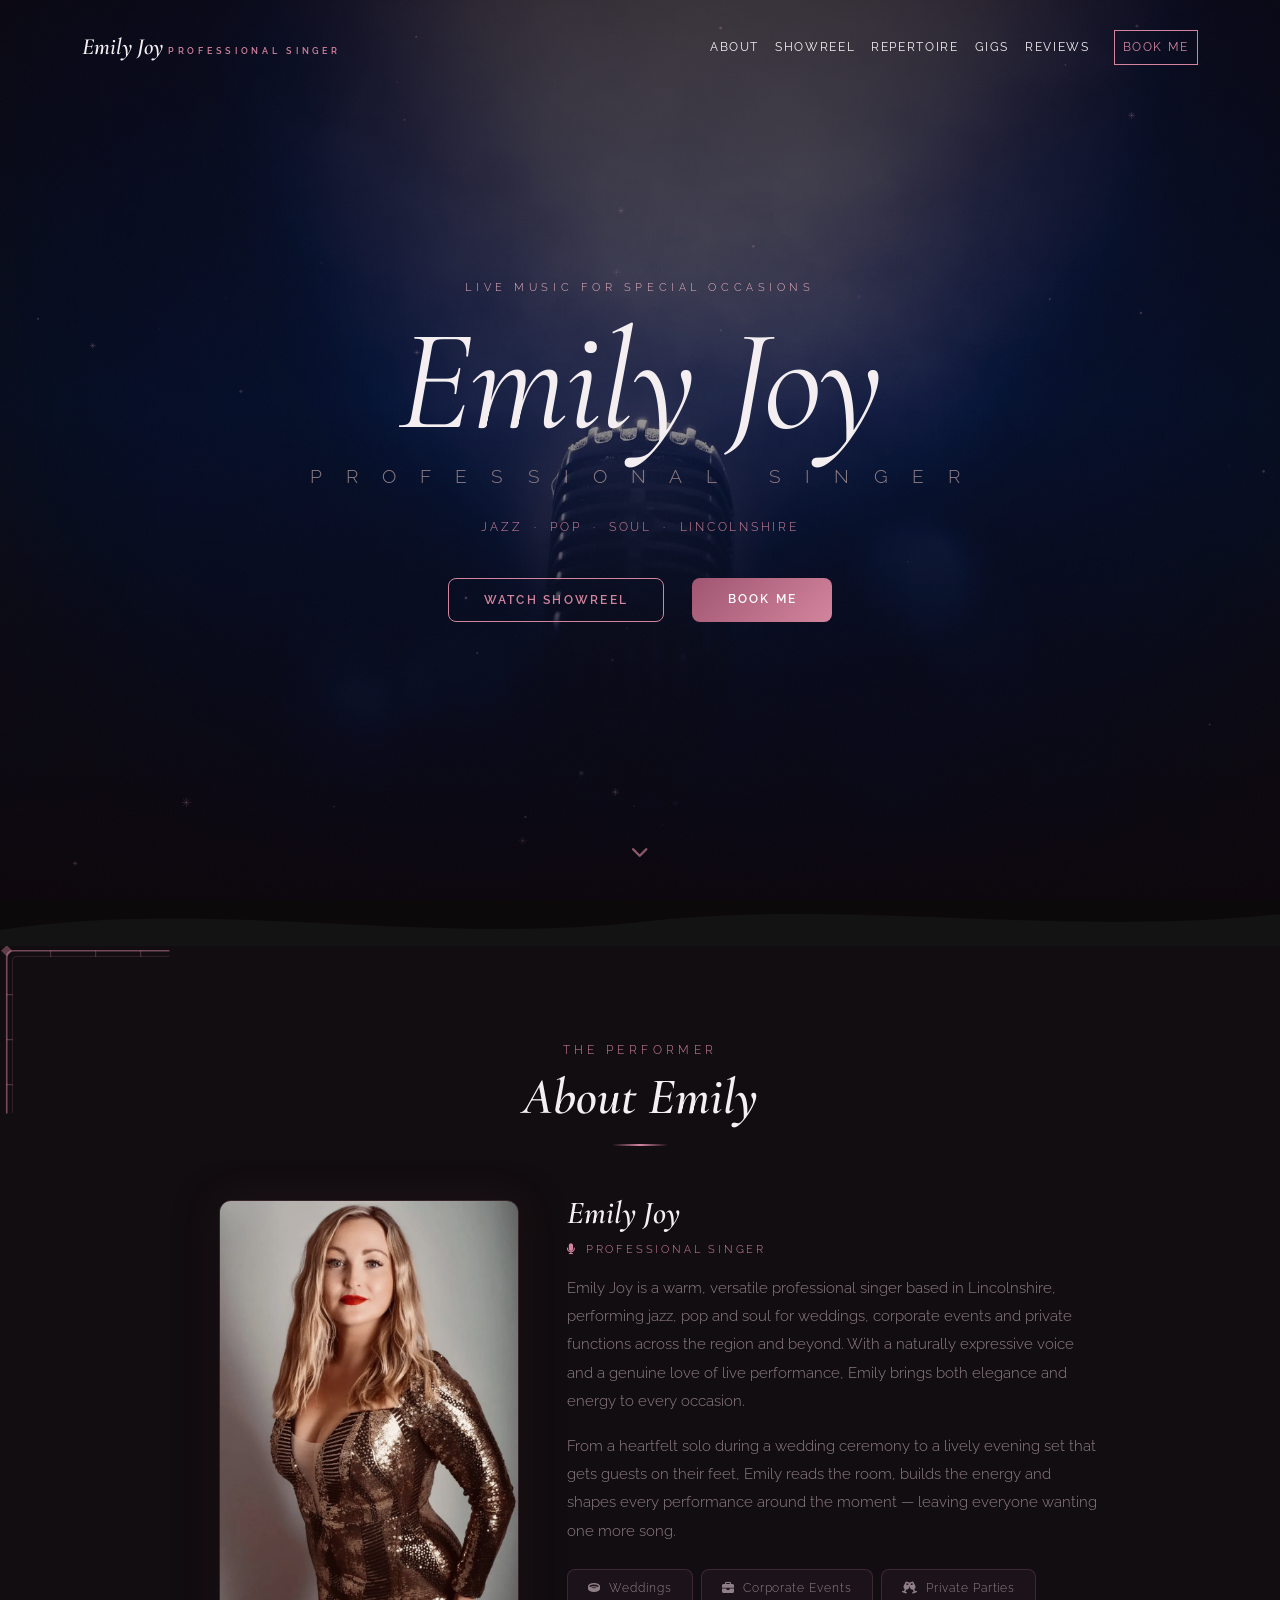
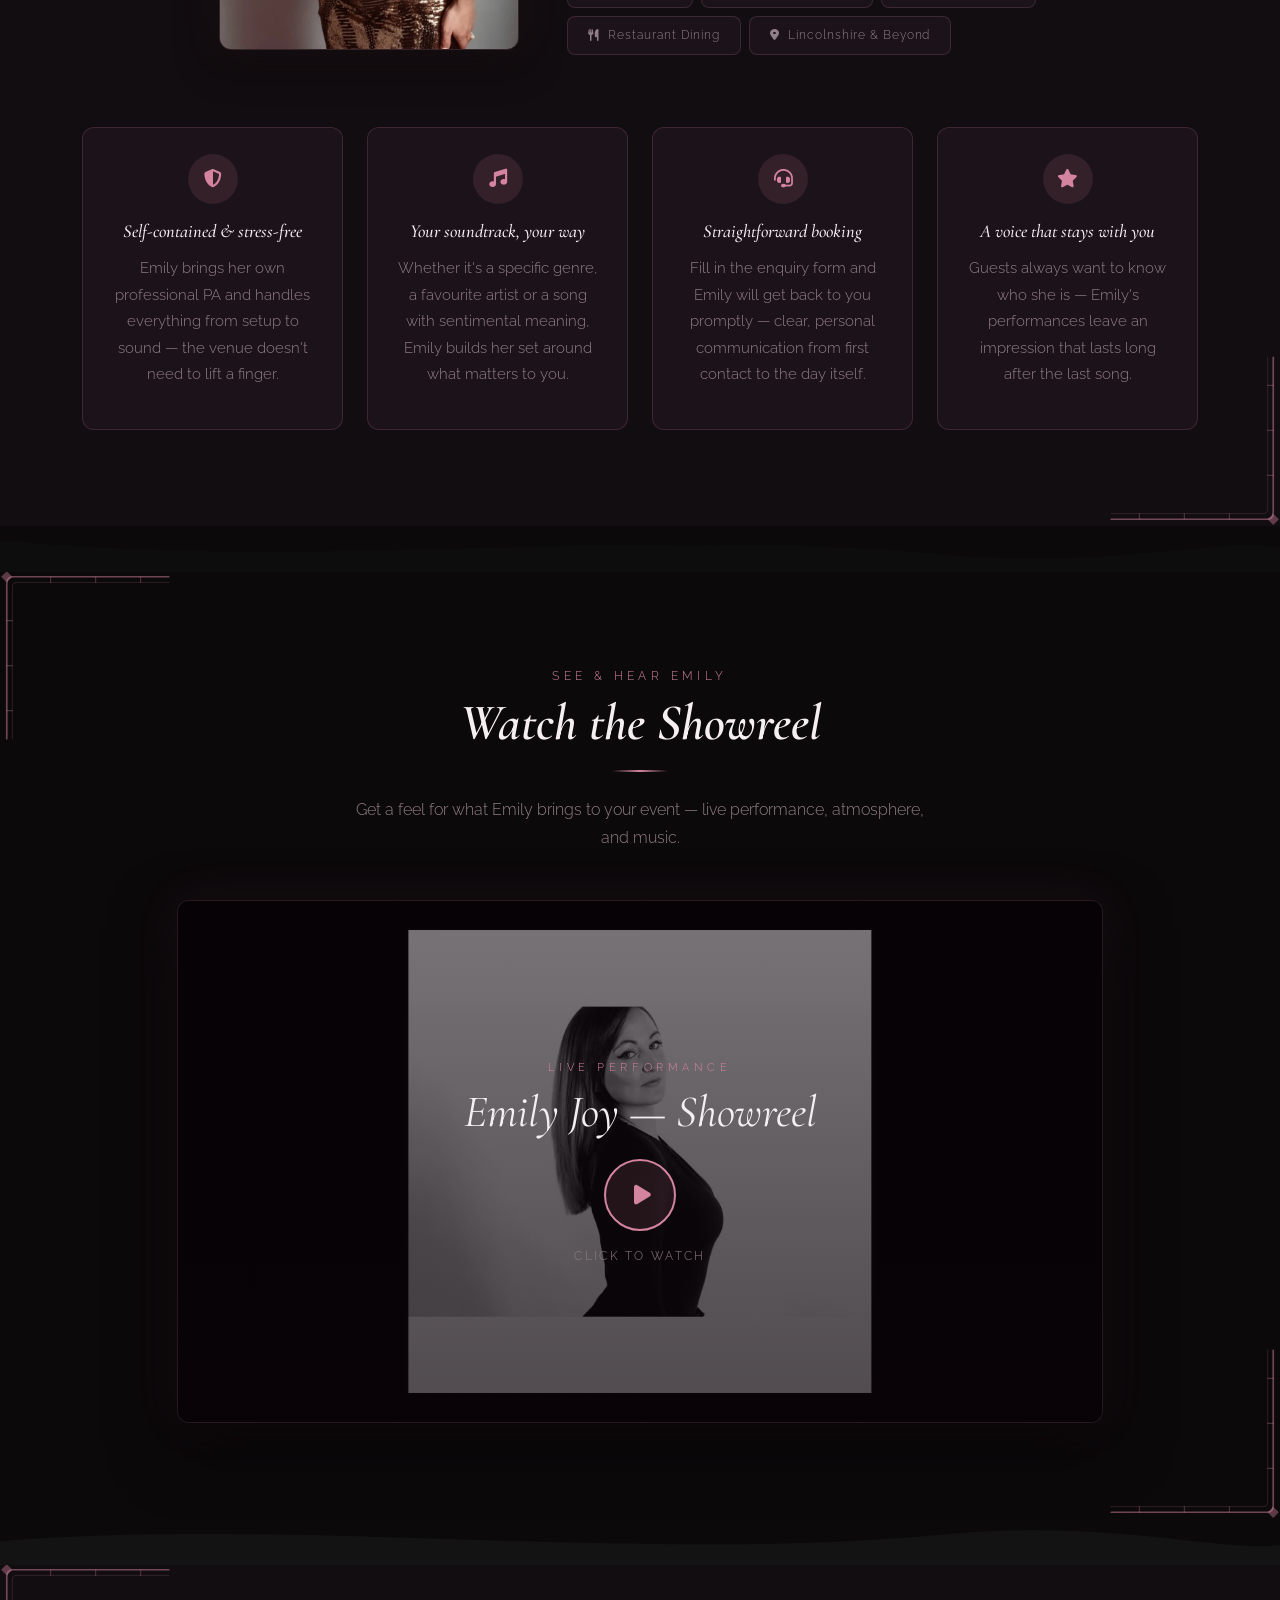
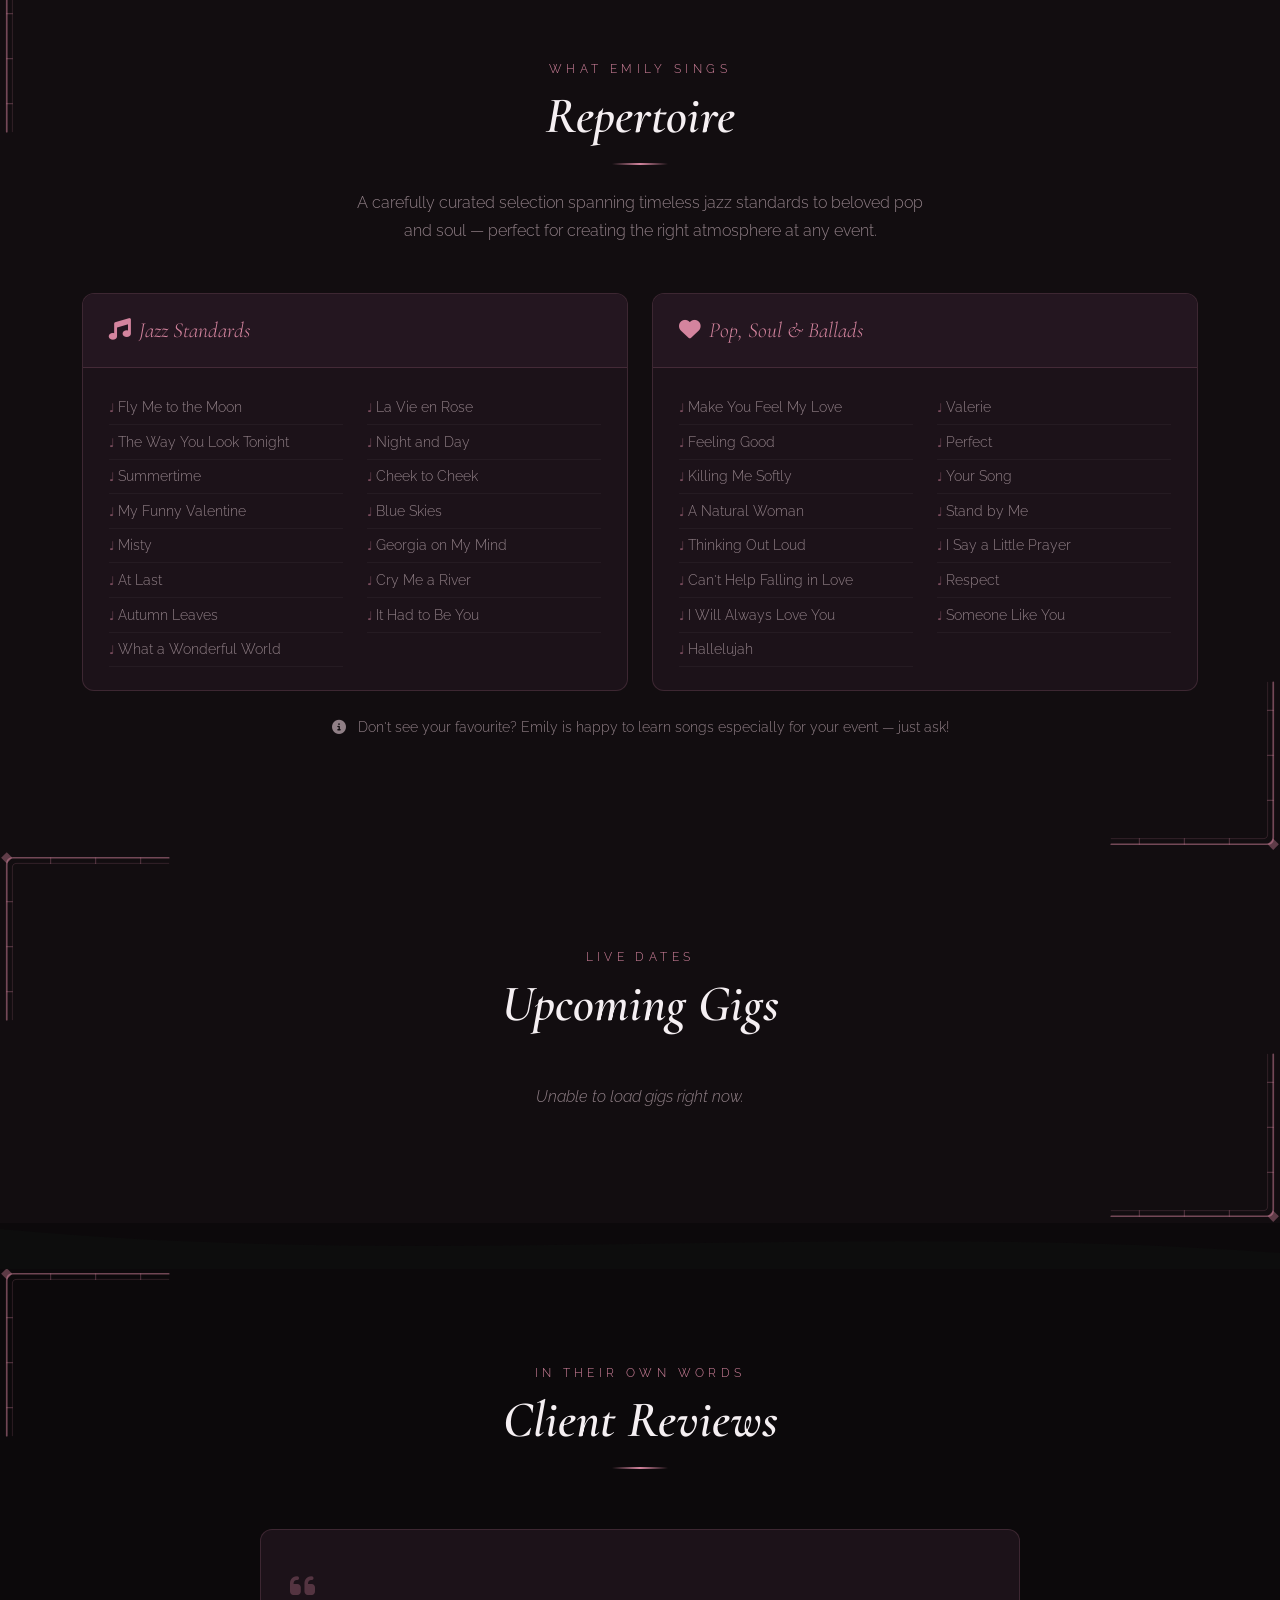
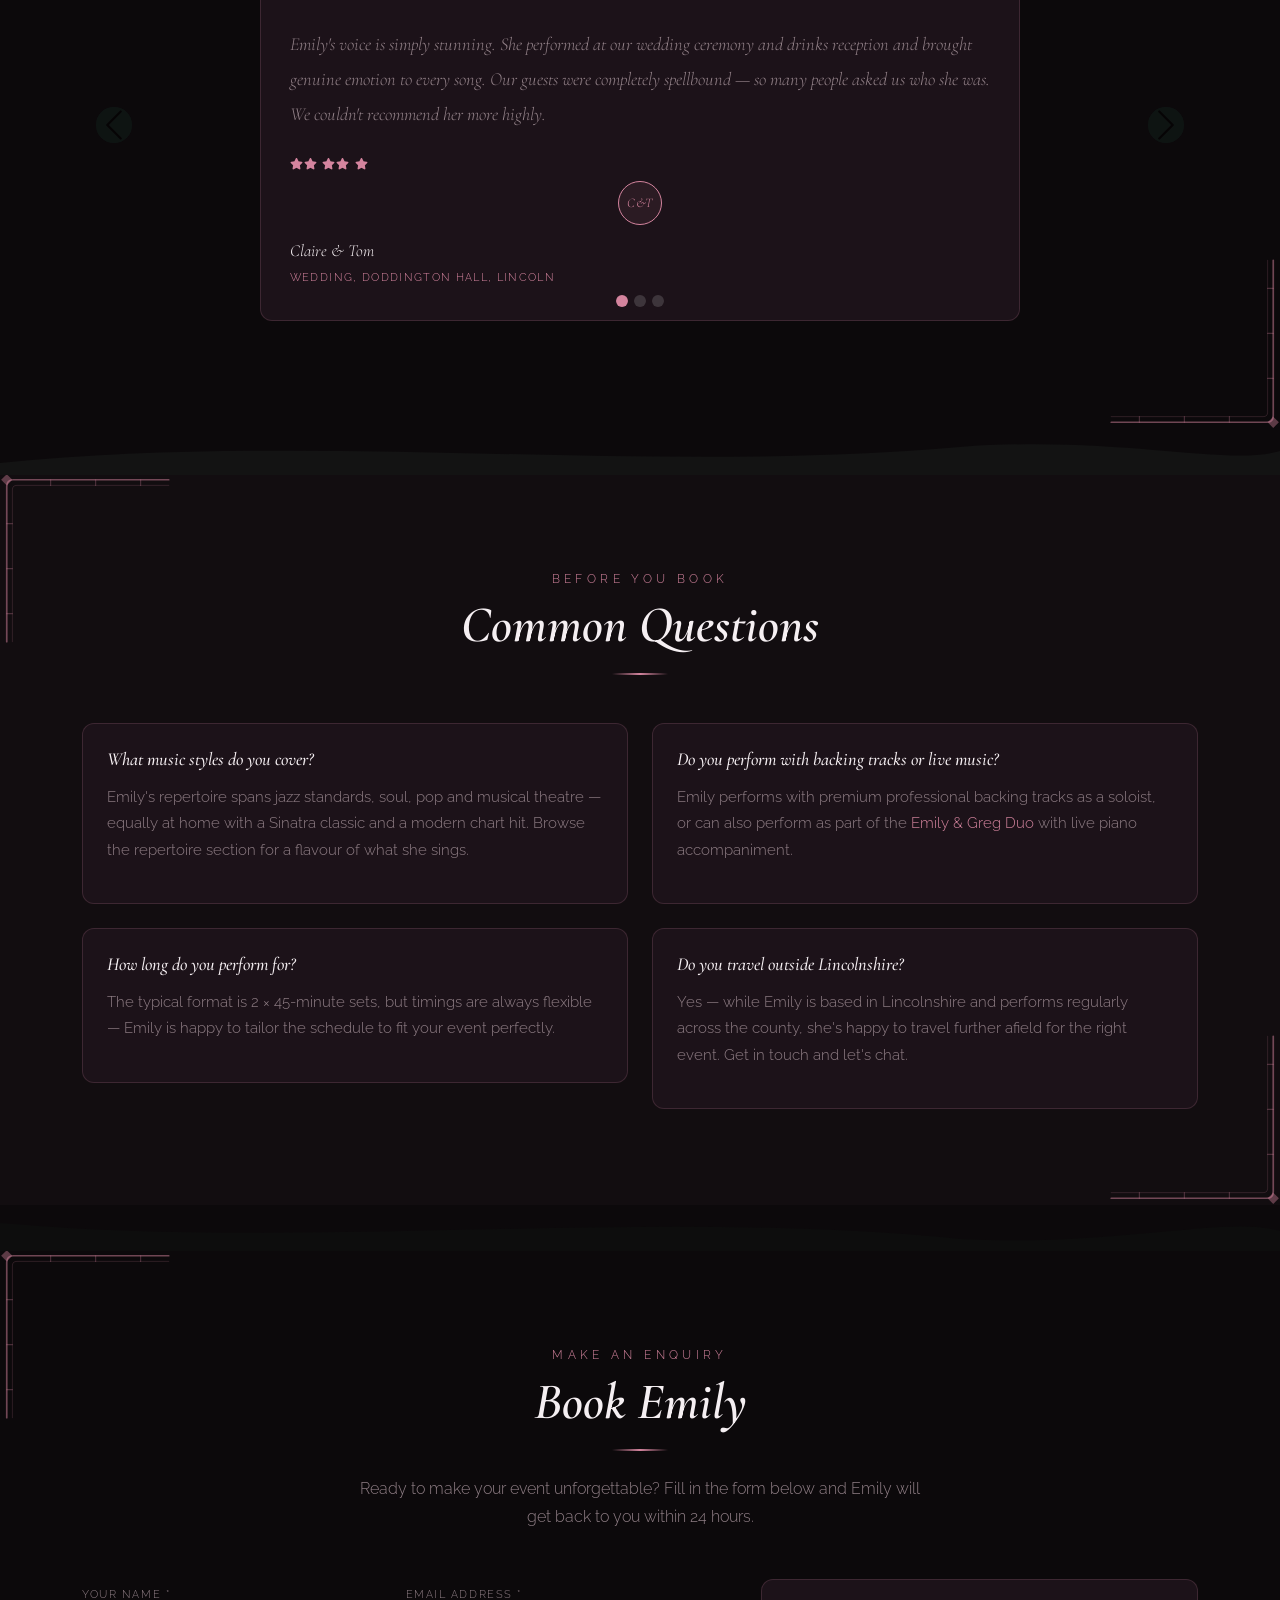
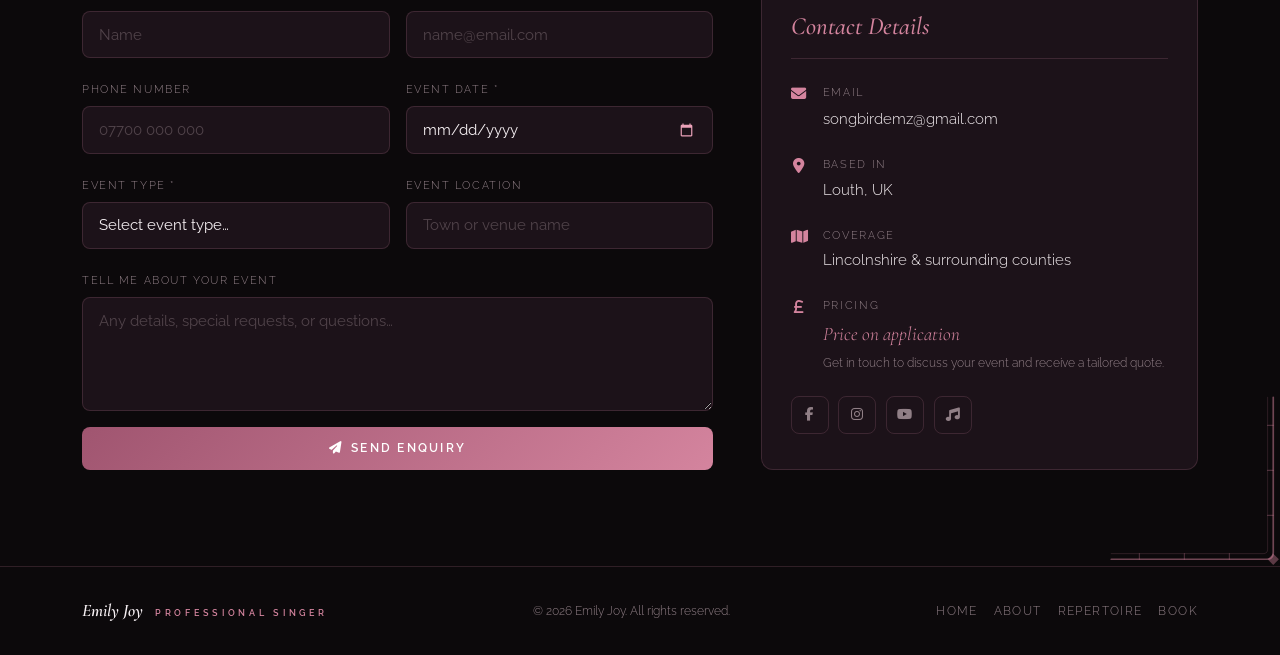
==== commit d857aafe: "Add Emily & Greg Duo site link to social links section Co-Authored-By: Claude Sonnet 4.6 <noreply@an" ====
--- a/index.html
+++ b/index.html
@@ -568,6 +568,9 @@
                             <a href="#" class="social-link" aria-label="YouTube" title="YouTube" rel="noopener noreferrer">
                                 <i class="fa-brands fa-youtube" aria-hidden="true"></i>
                             </a>
+                            <a href="https://emilyandgregduo.co.uk" class="social-link" aria-label="Emily & Greg Duo" title="Emily & Greg Duo" target="_blank" rel="noopener noreferrer">
+                                <i class="fa-solid fa-music" aria-hidden="true"></i>
+                            </a>
                         </div>
                     </div>
                 </div>
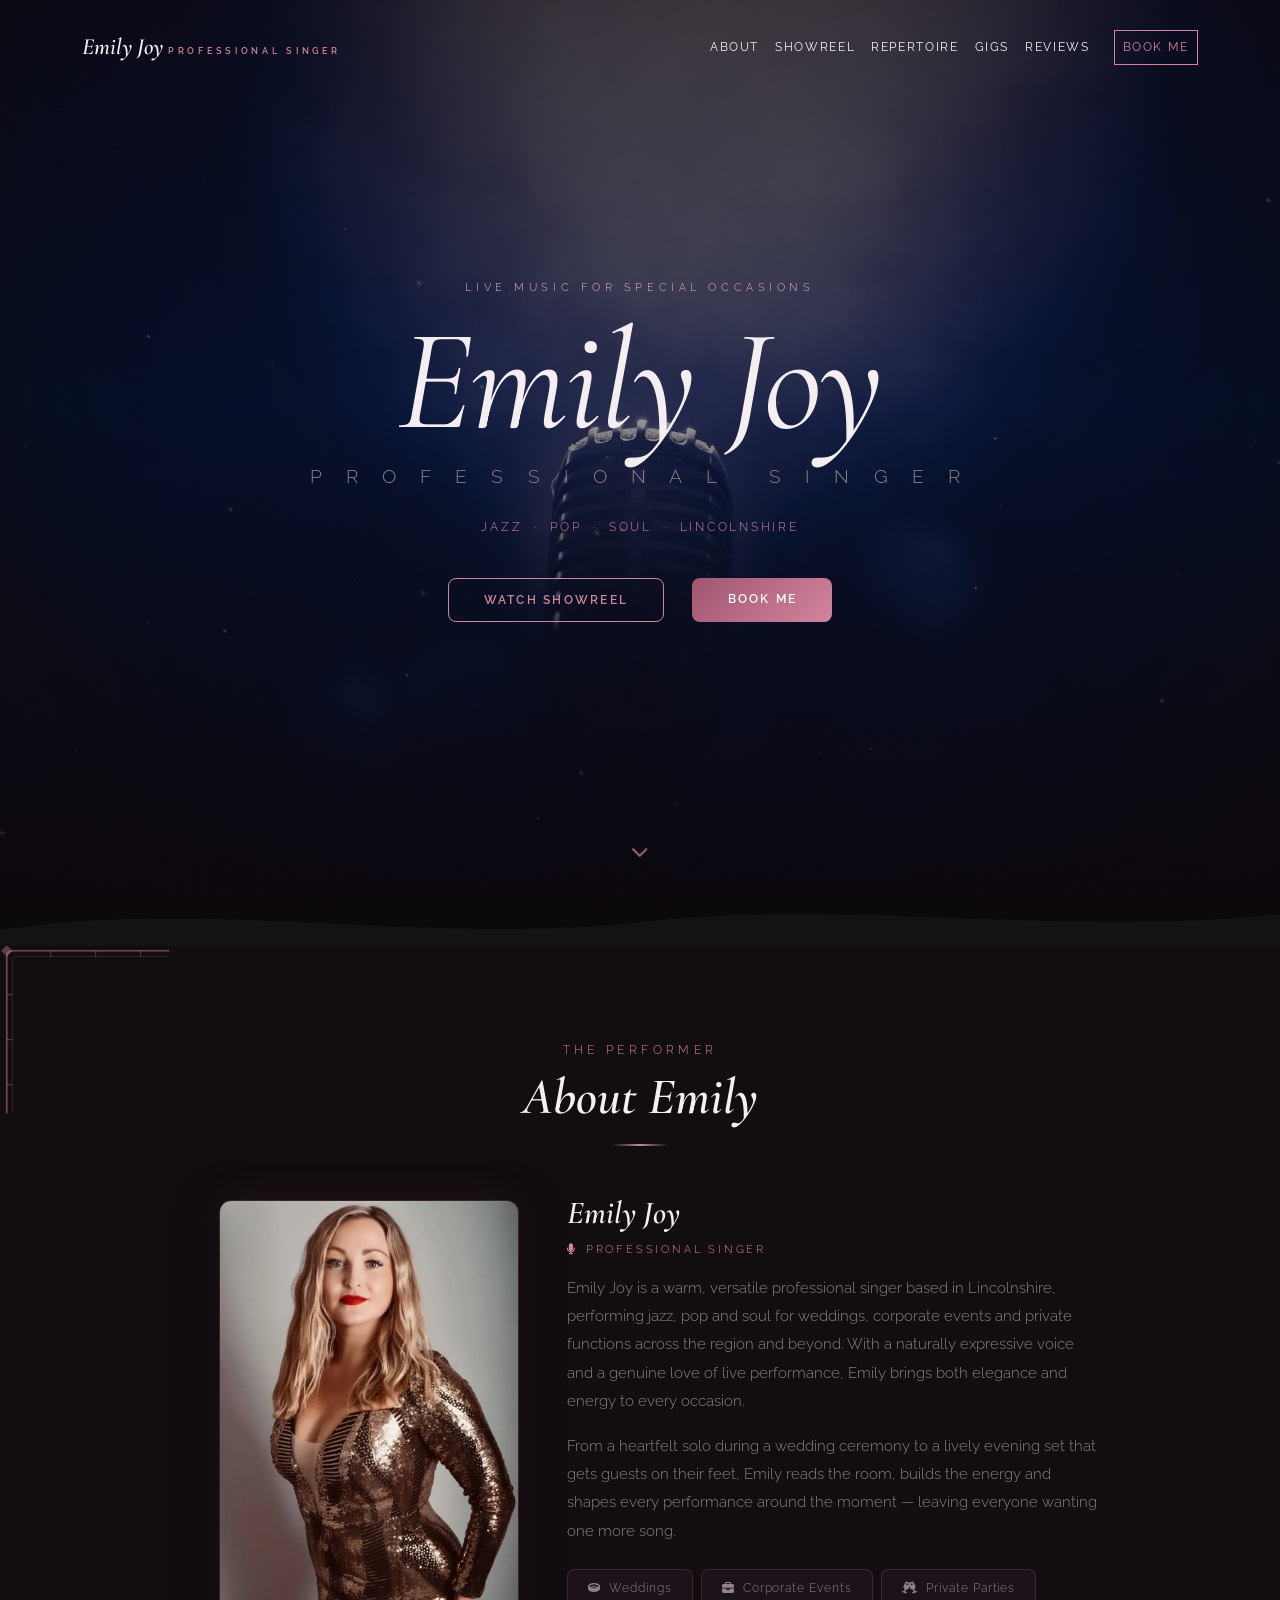
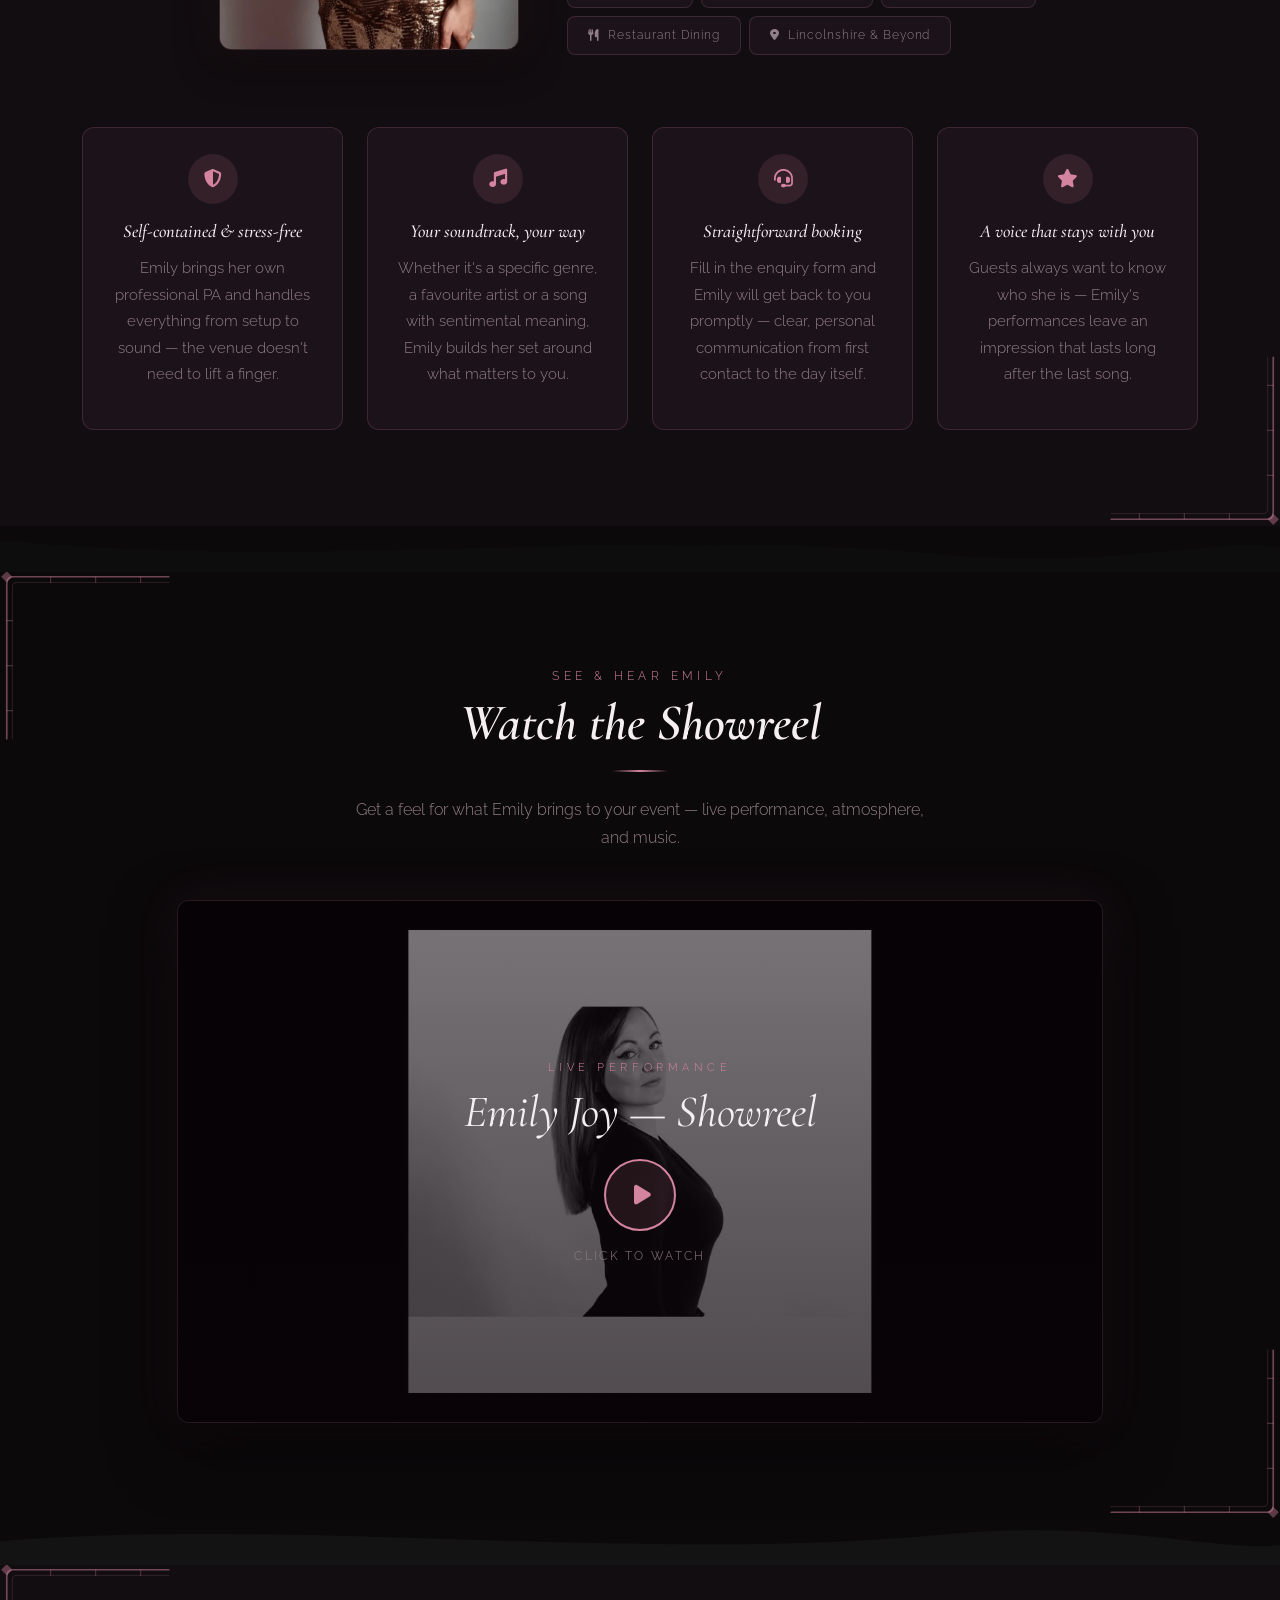
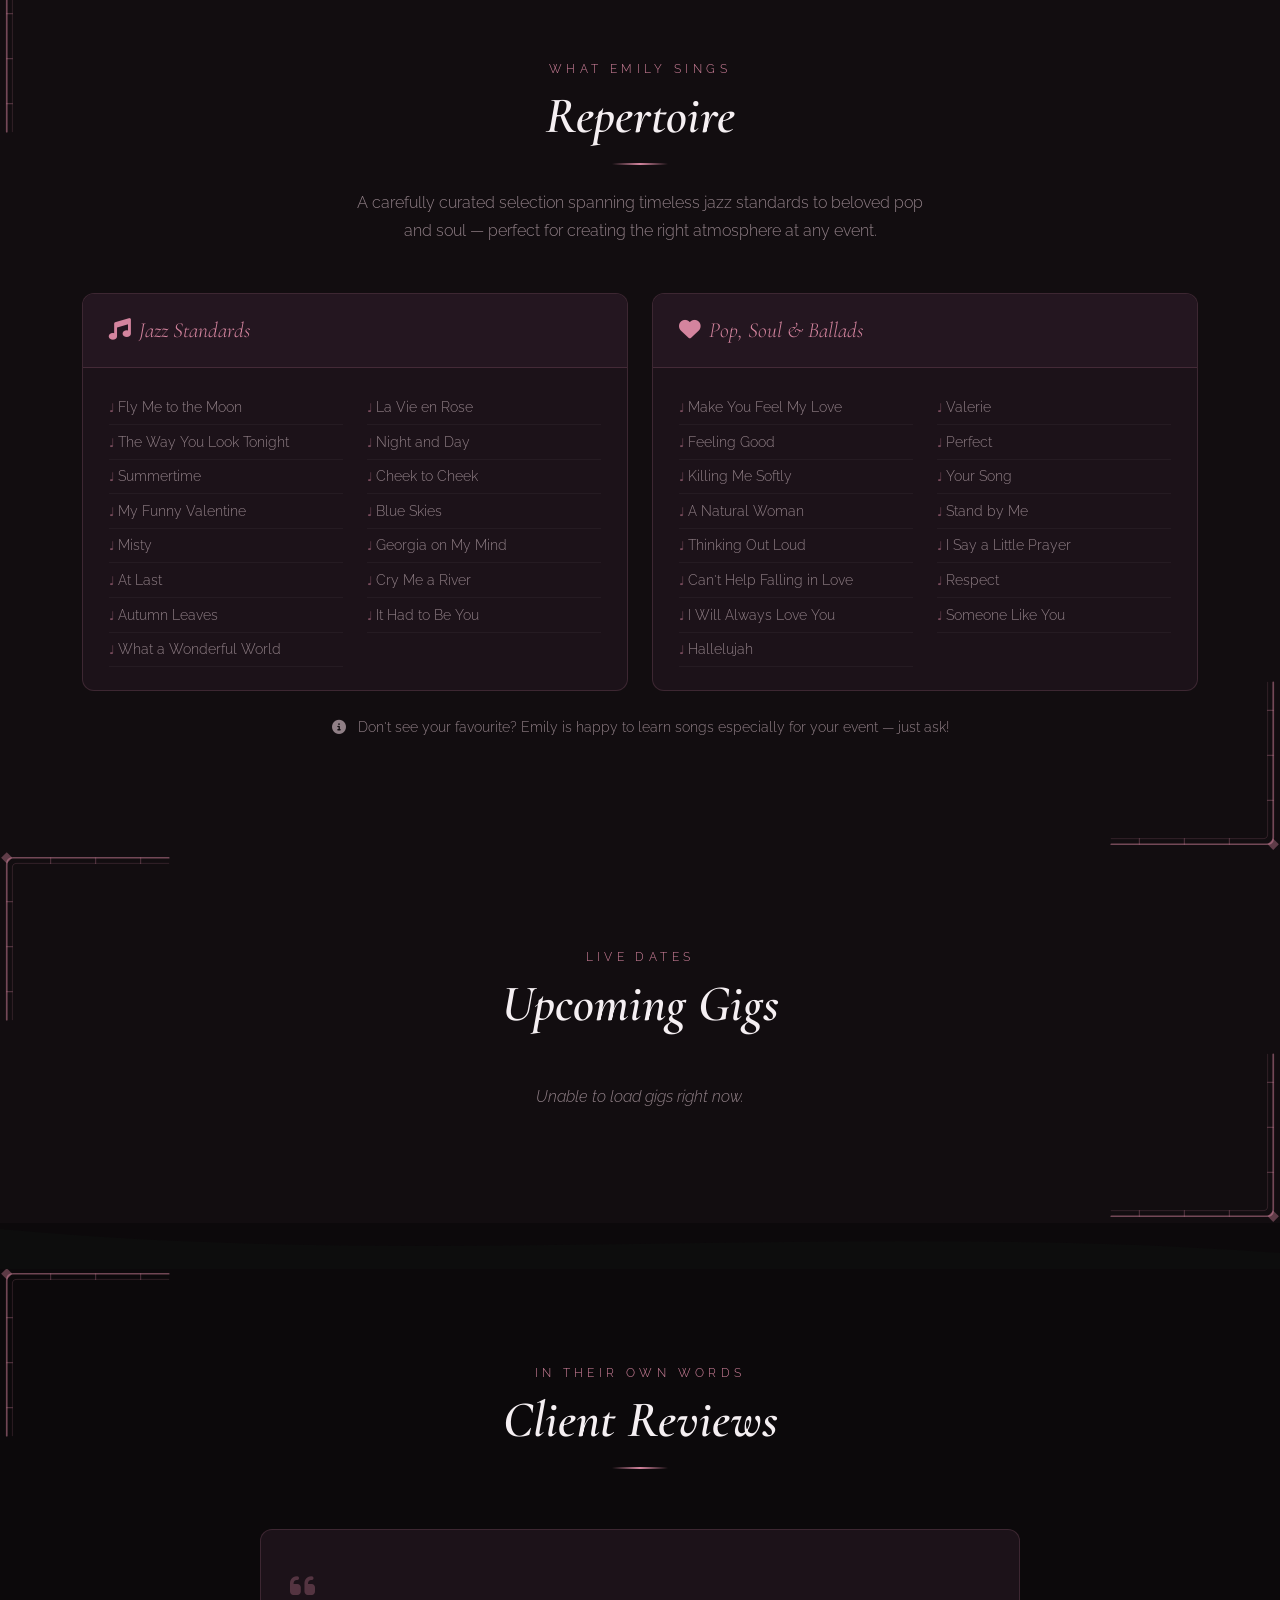
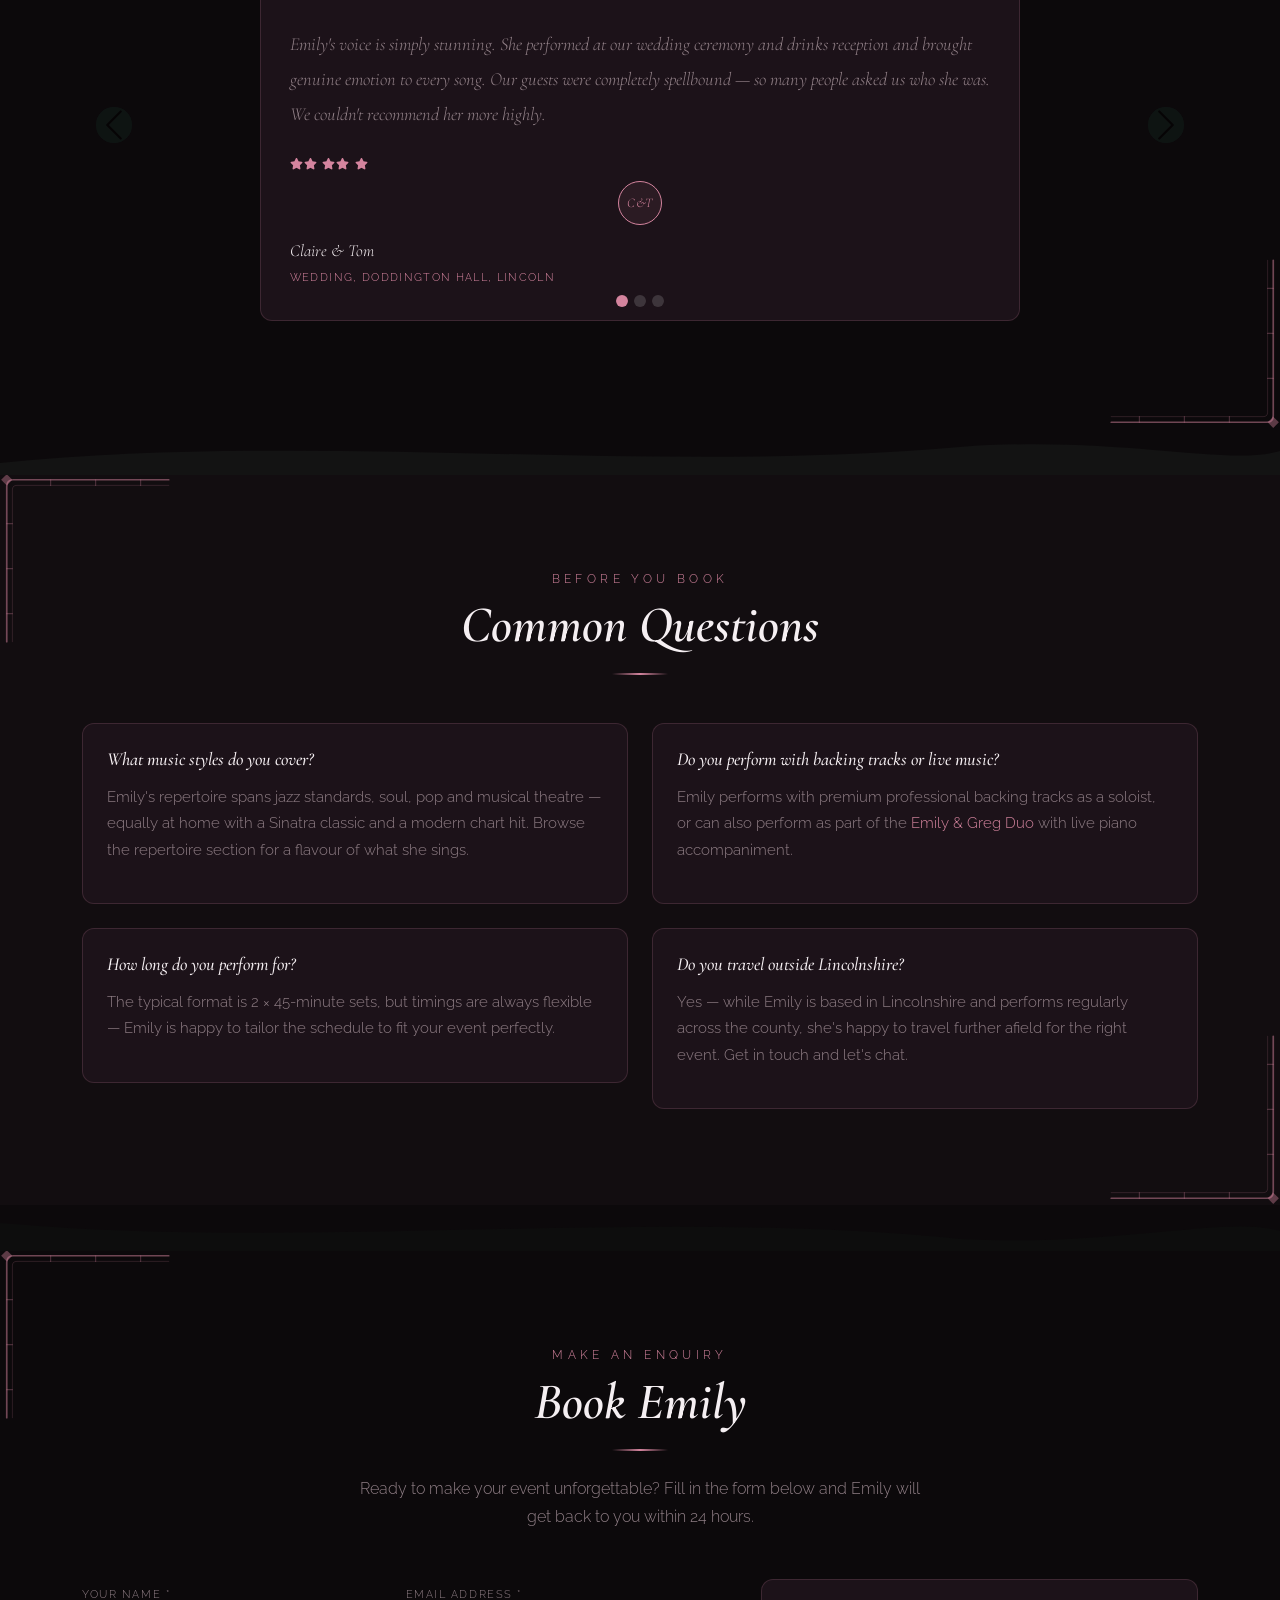
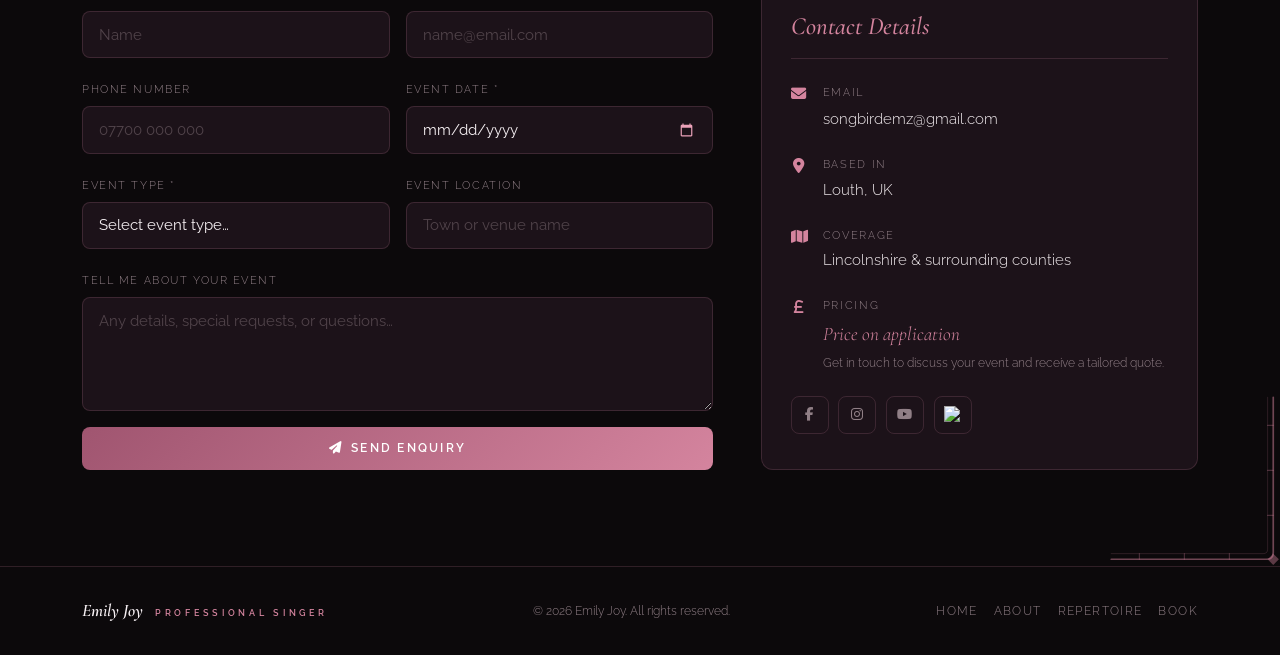
==== commit 06dfcf8e: "Use Emily & Greg Duo favicon instead of music note for cross-site link Co-Authored-By: Claude Sonnet" ====
--- a/index.html
+++ b/index.html
@@ -569,7 +569,7 @@
                                 <i class="fa-brands fa-youtube" aria-hidden="true"></i>
                             </a>
                             <a href="https://emilyandgregduo.co.uk" class="social-link" aria-label="Emily & Greg Duo" title="Emily & Greg Duo" target="_blank" rel="noopener noreferrer">
-                                <i class="fa-solid fa-music" aria-hidden="true"></i>
+                                <img src="https://emilyandgregduo.co.uk/favicon.svg" alt="Emily & Greg Duo" style="width:18px;height:18px;display:block;">
                             </a>
                         </div>
                     </div>
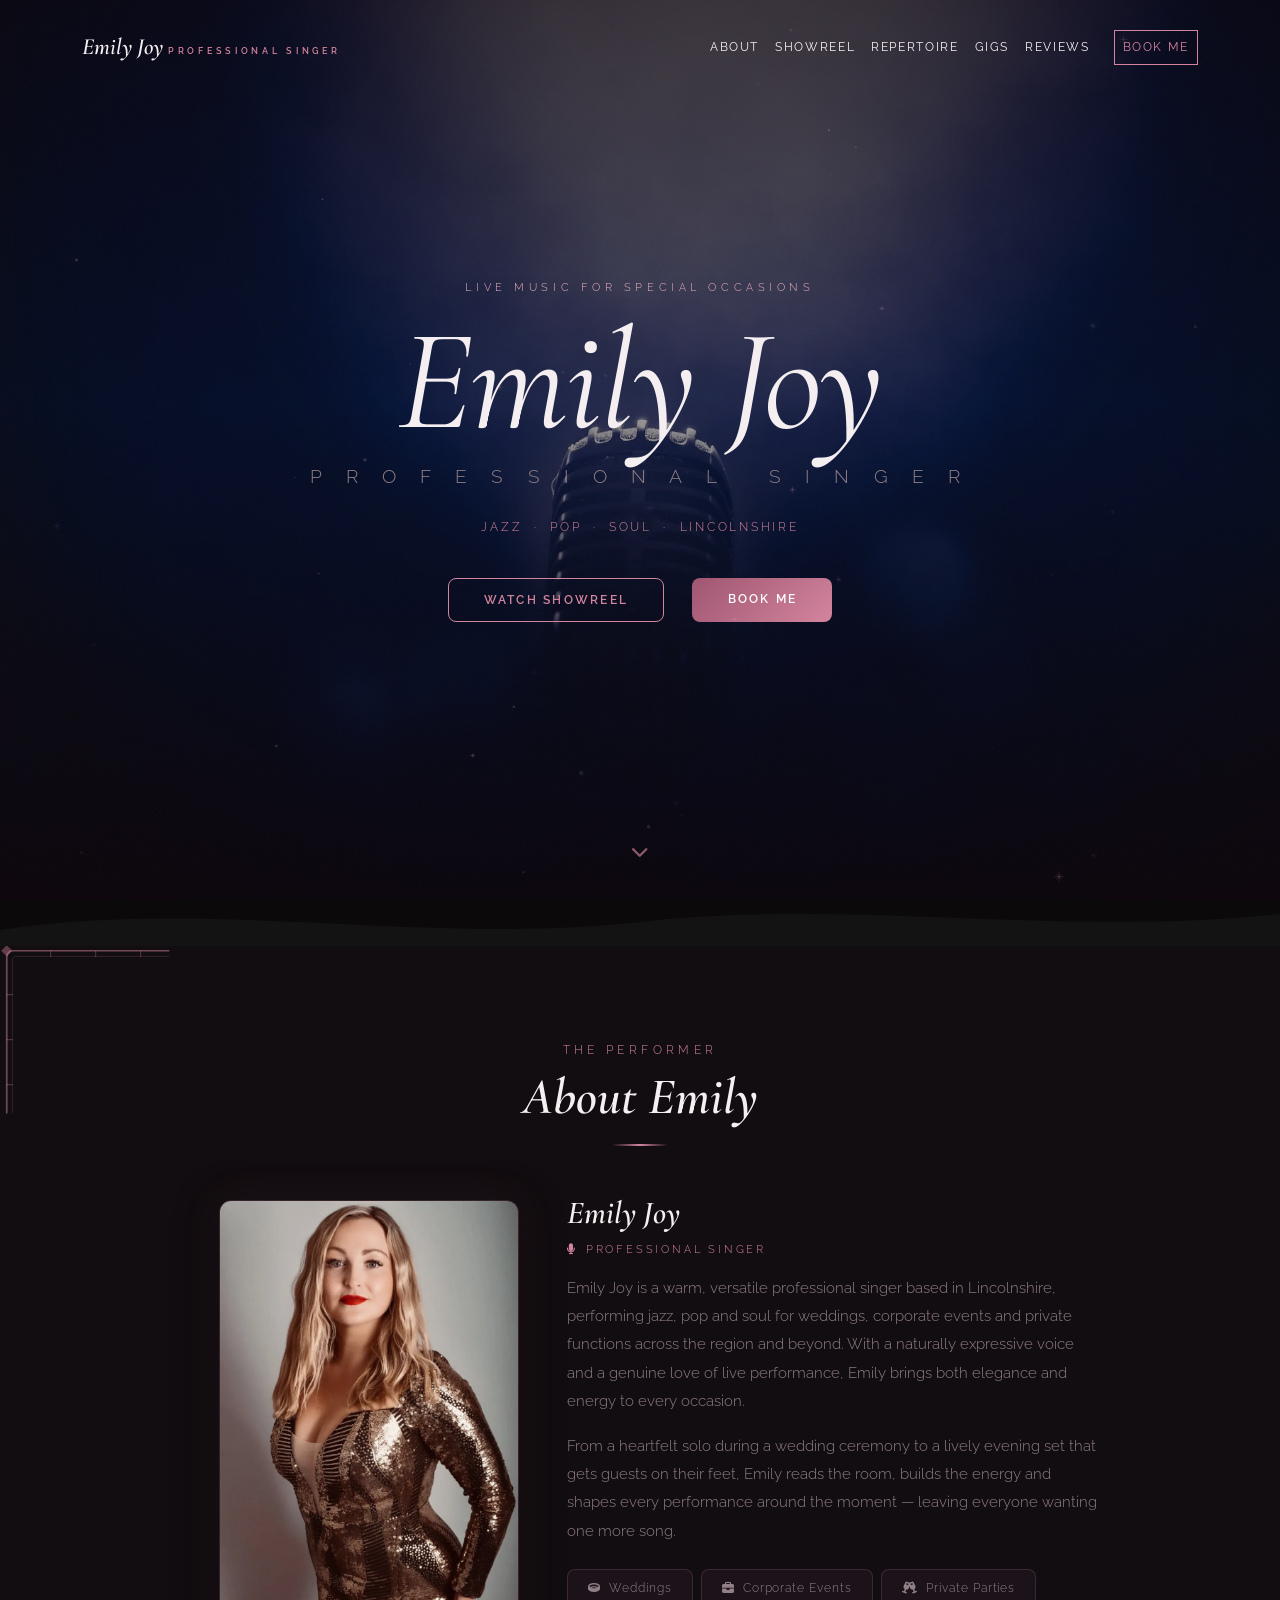
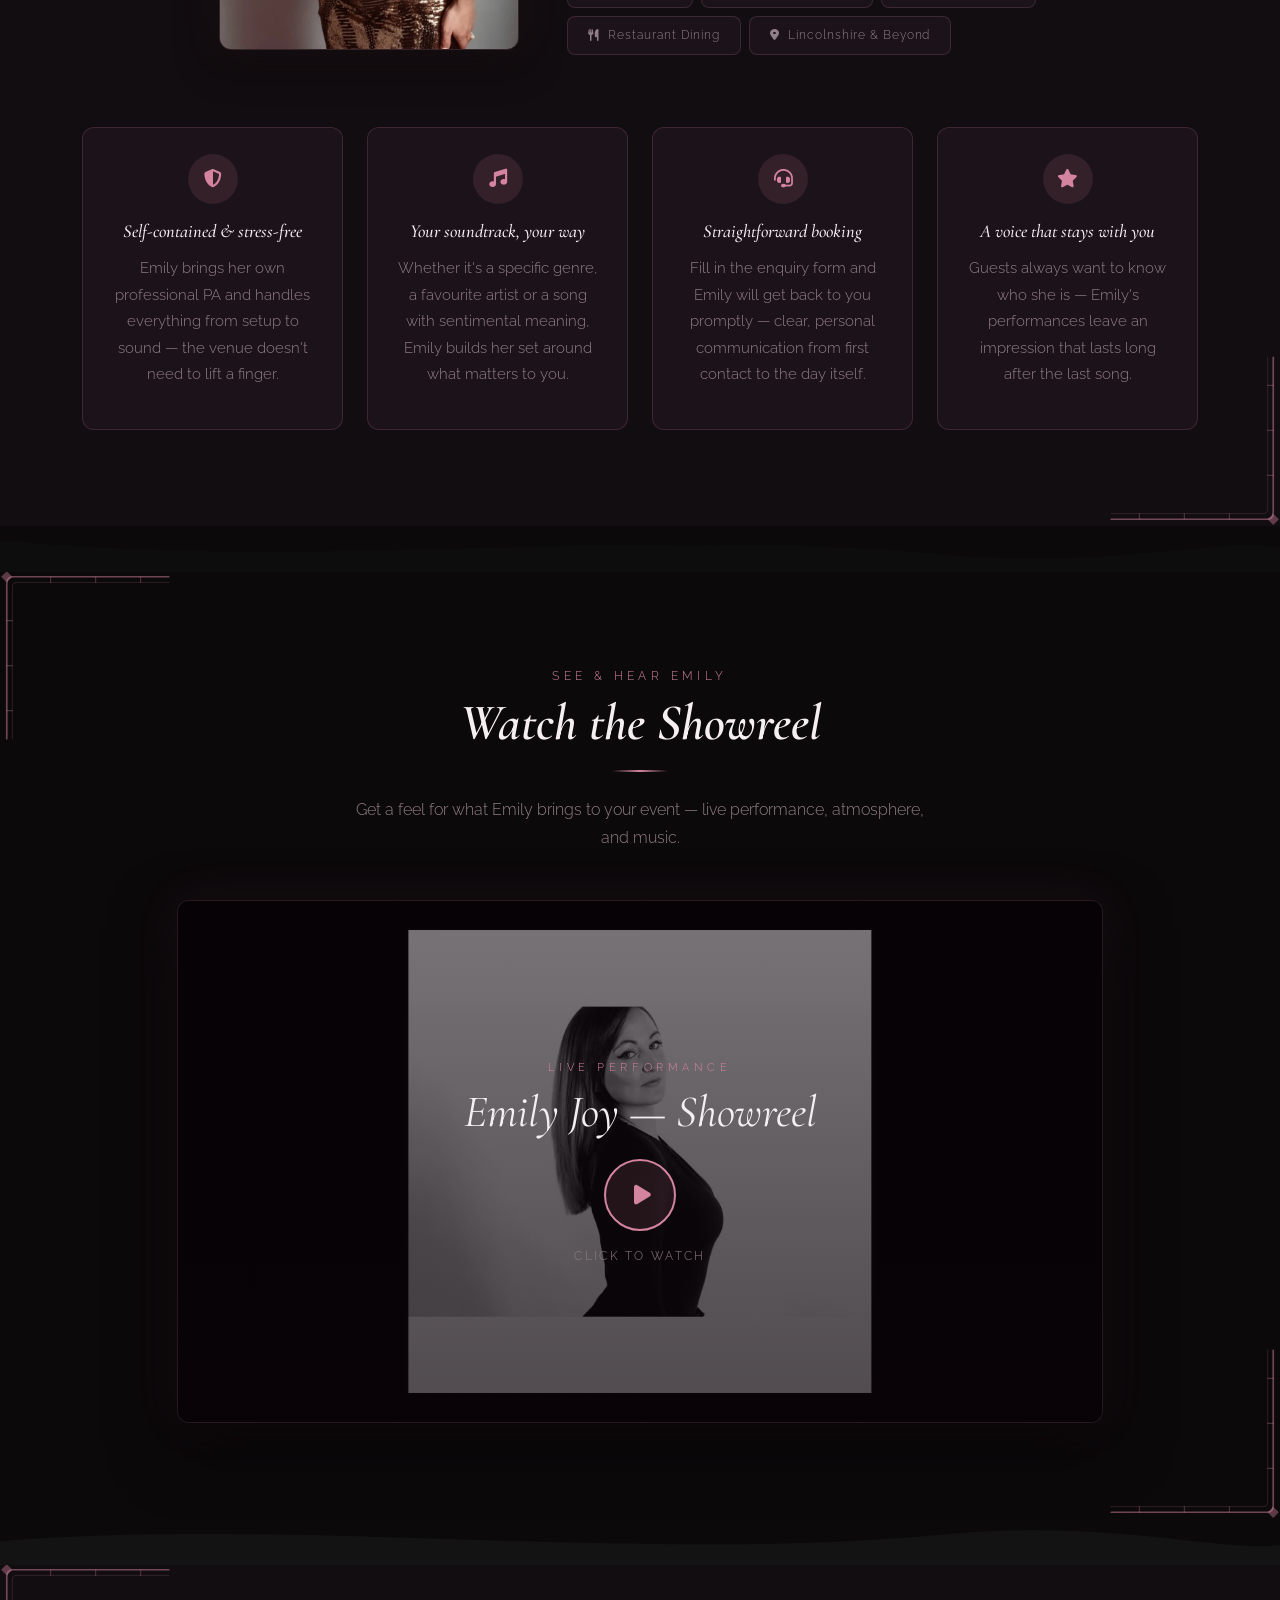
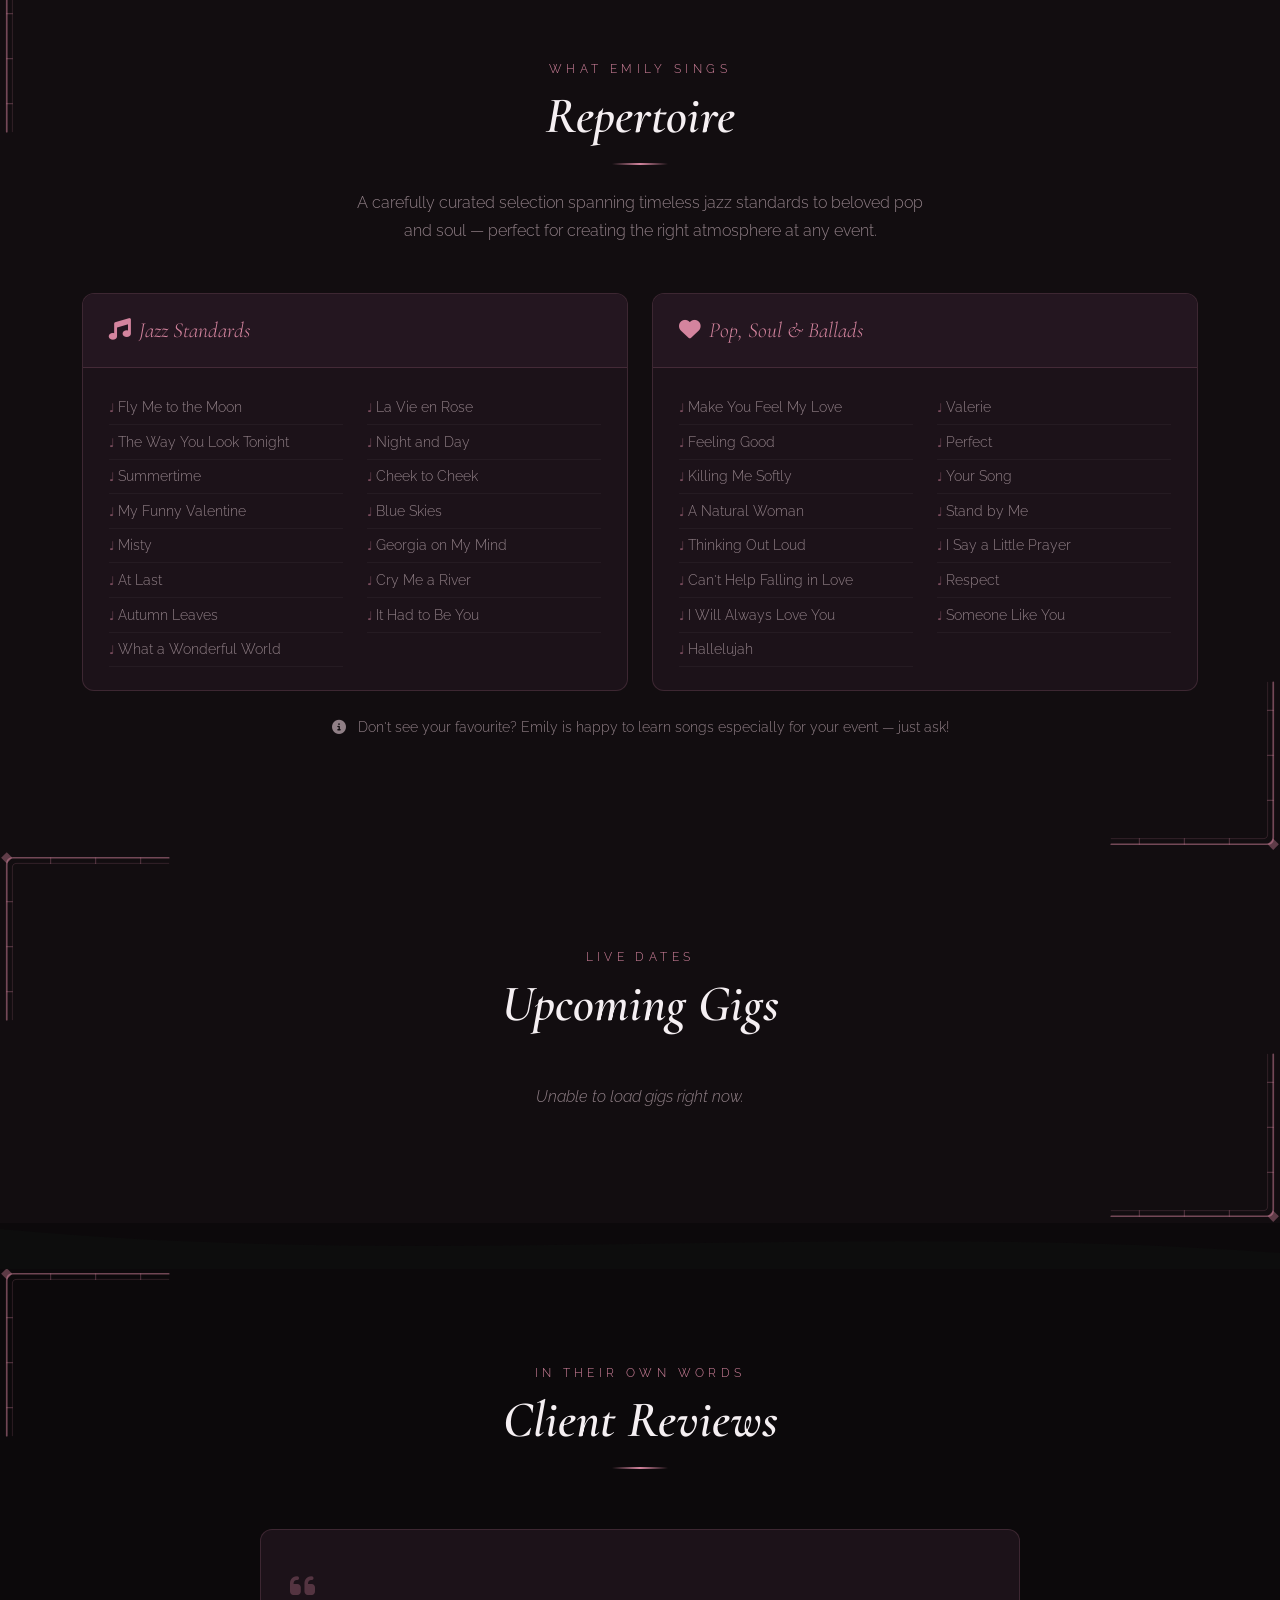
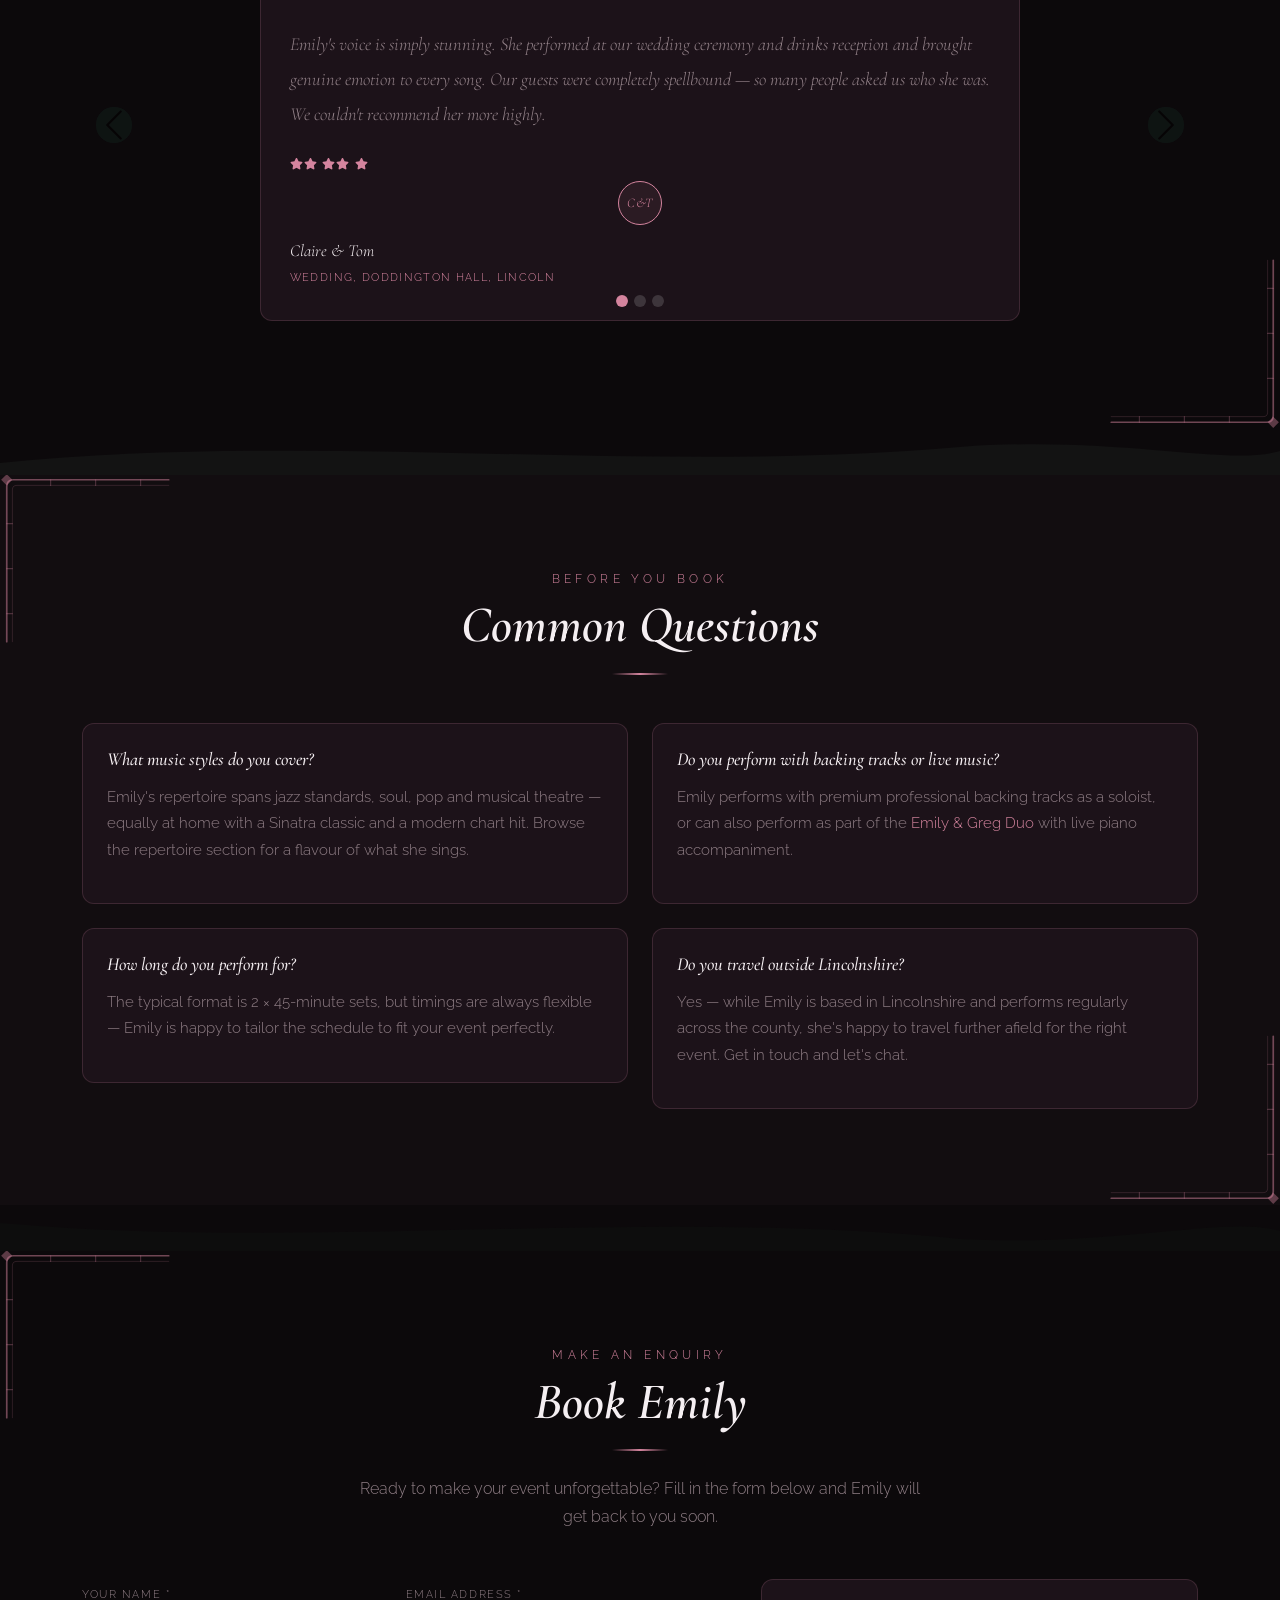
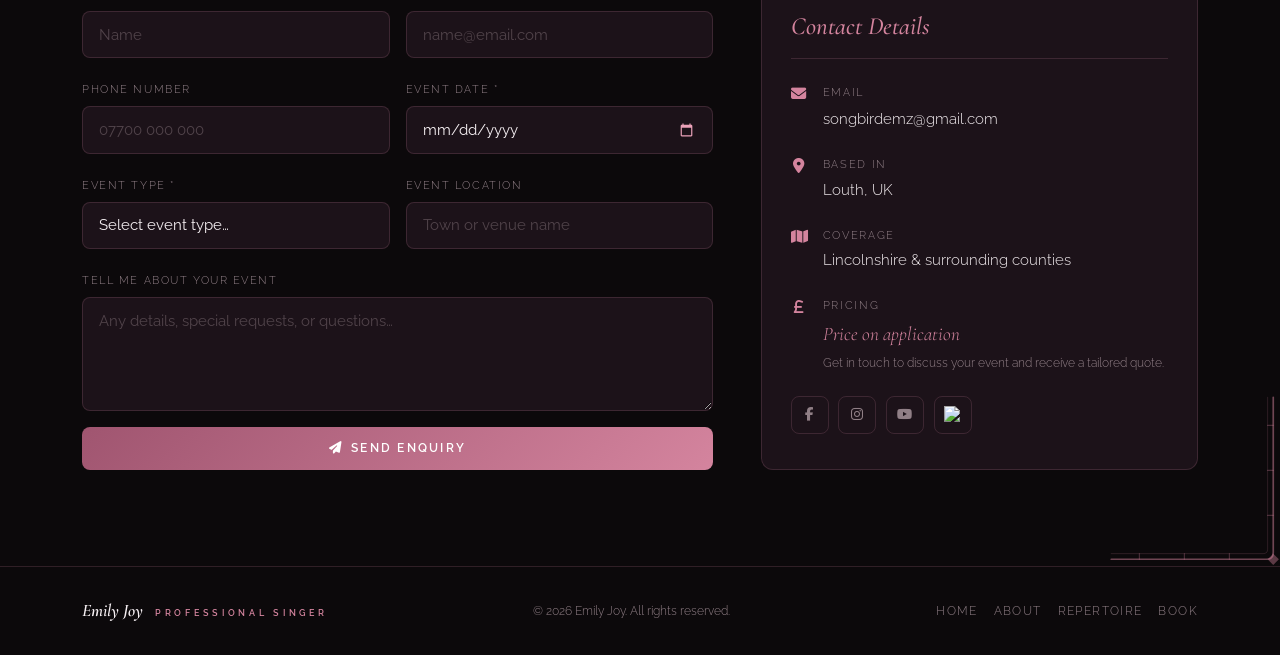
==== commit 90649bab: "Update contact text: remove 24 hour promise Co-Authored-By: Claude Sonnet 4.6 <noreply@anthropic.com" ====
--- a/index.html
+++ b/index.html
@@ -469,7 +469,7 @@
                 <div class="gold-divider mx-auto mt-3"></div>
                 <p class="section-desc mt-4">
                     Ready to make your event unforgettable? Fill in the form below and
-                    Emily will get back to you within 24 hours.
+                    Emily will get back to you soon.
                 </p>
             </div>
 
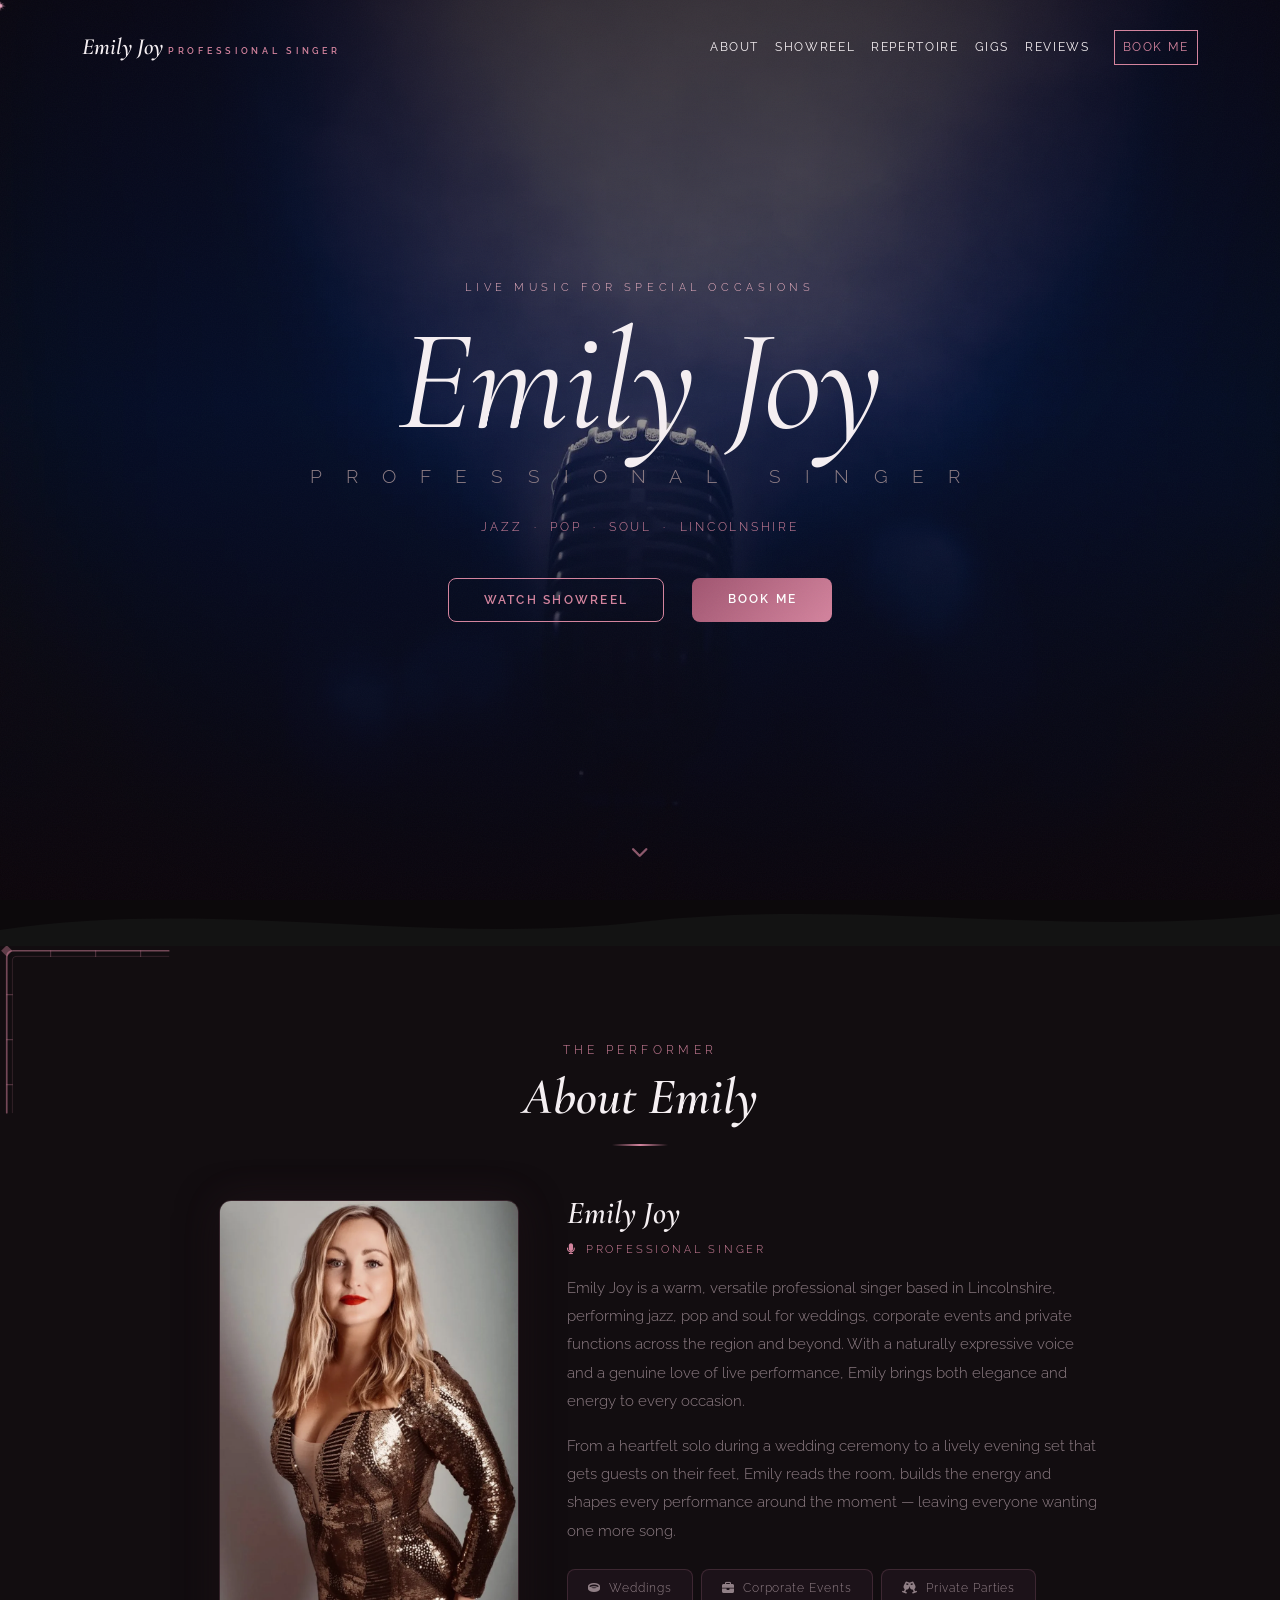
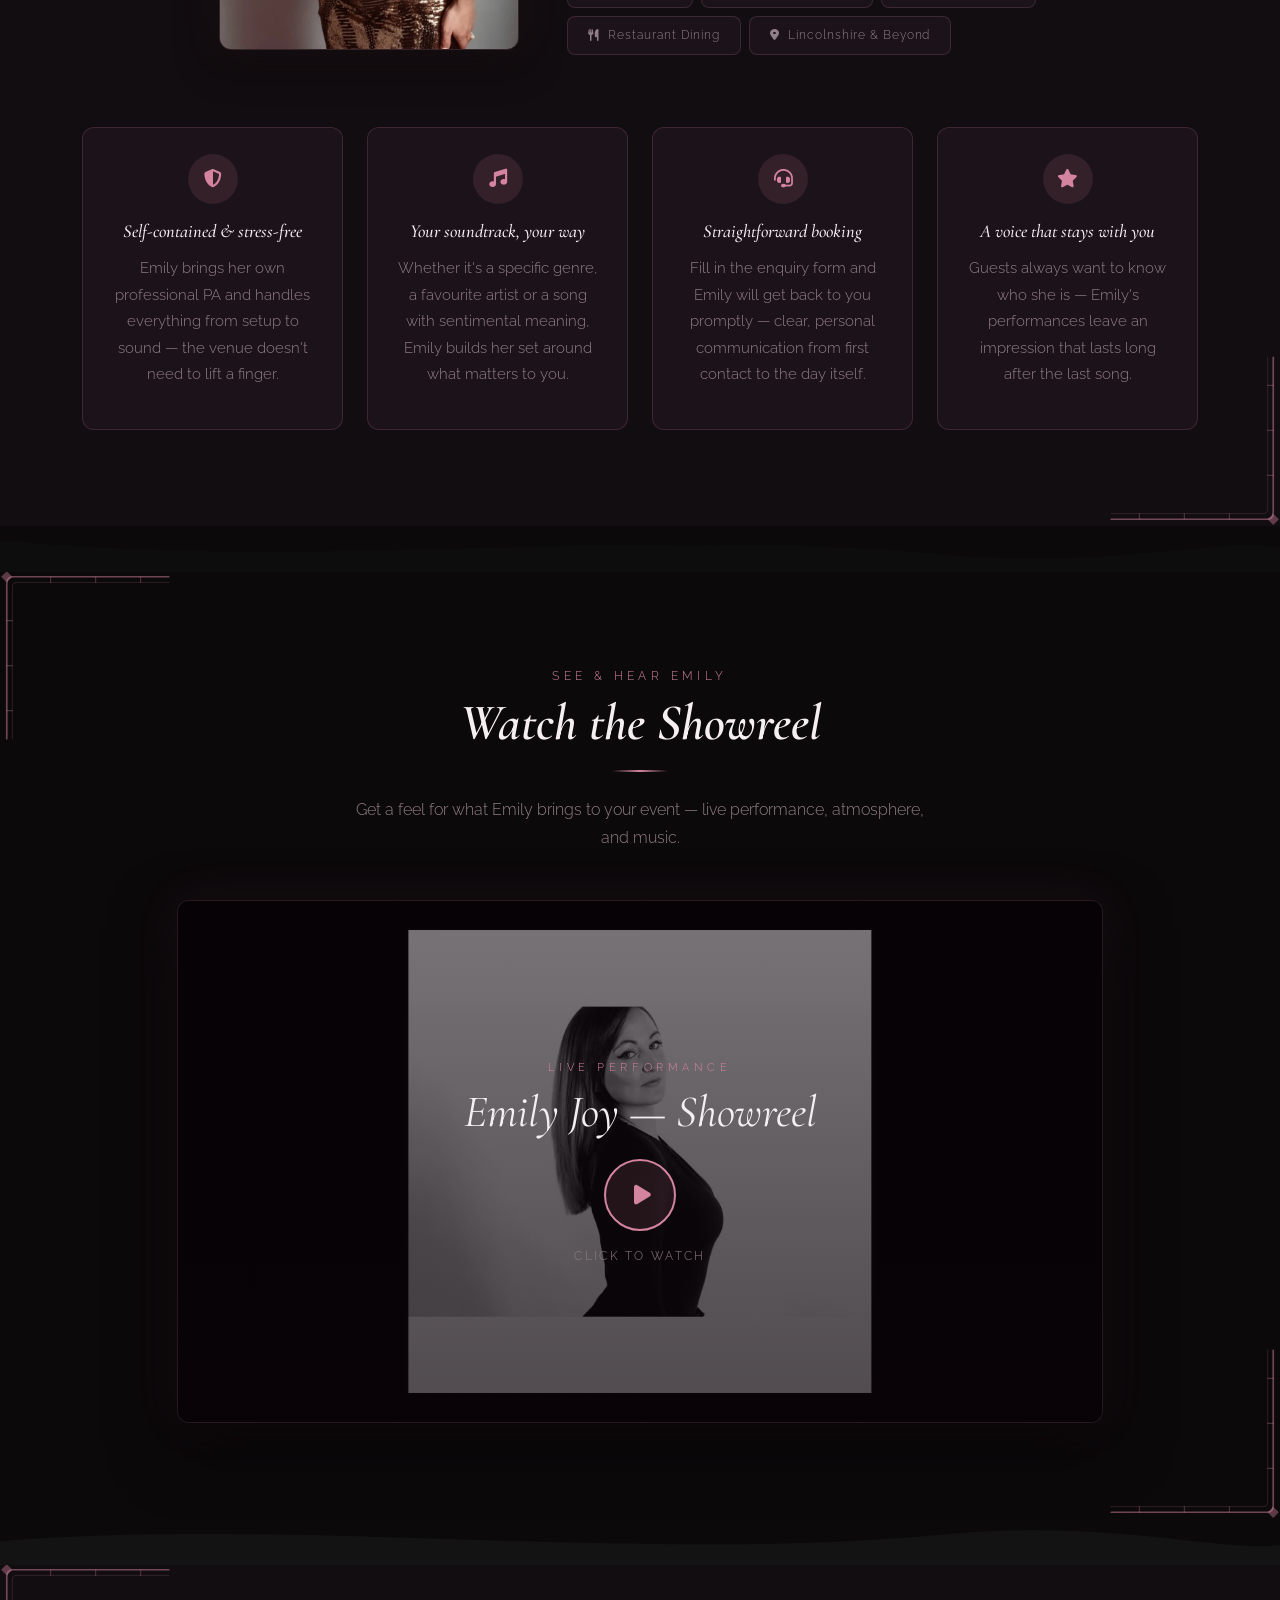
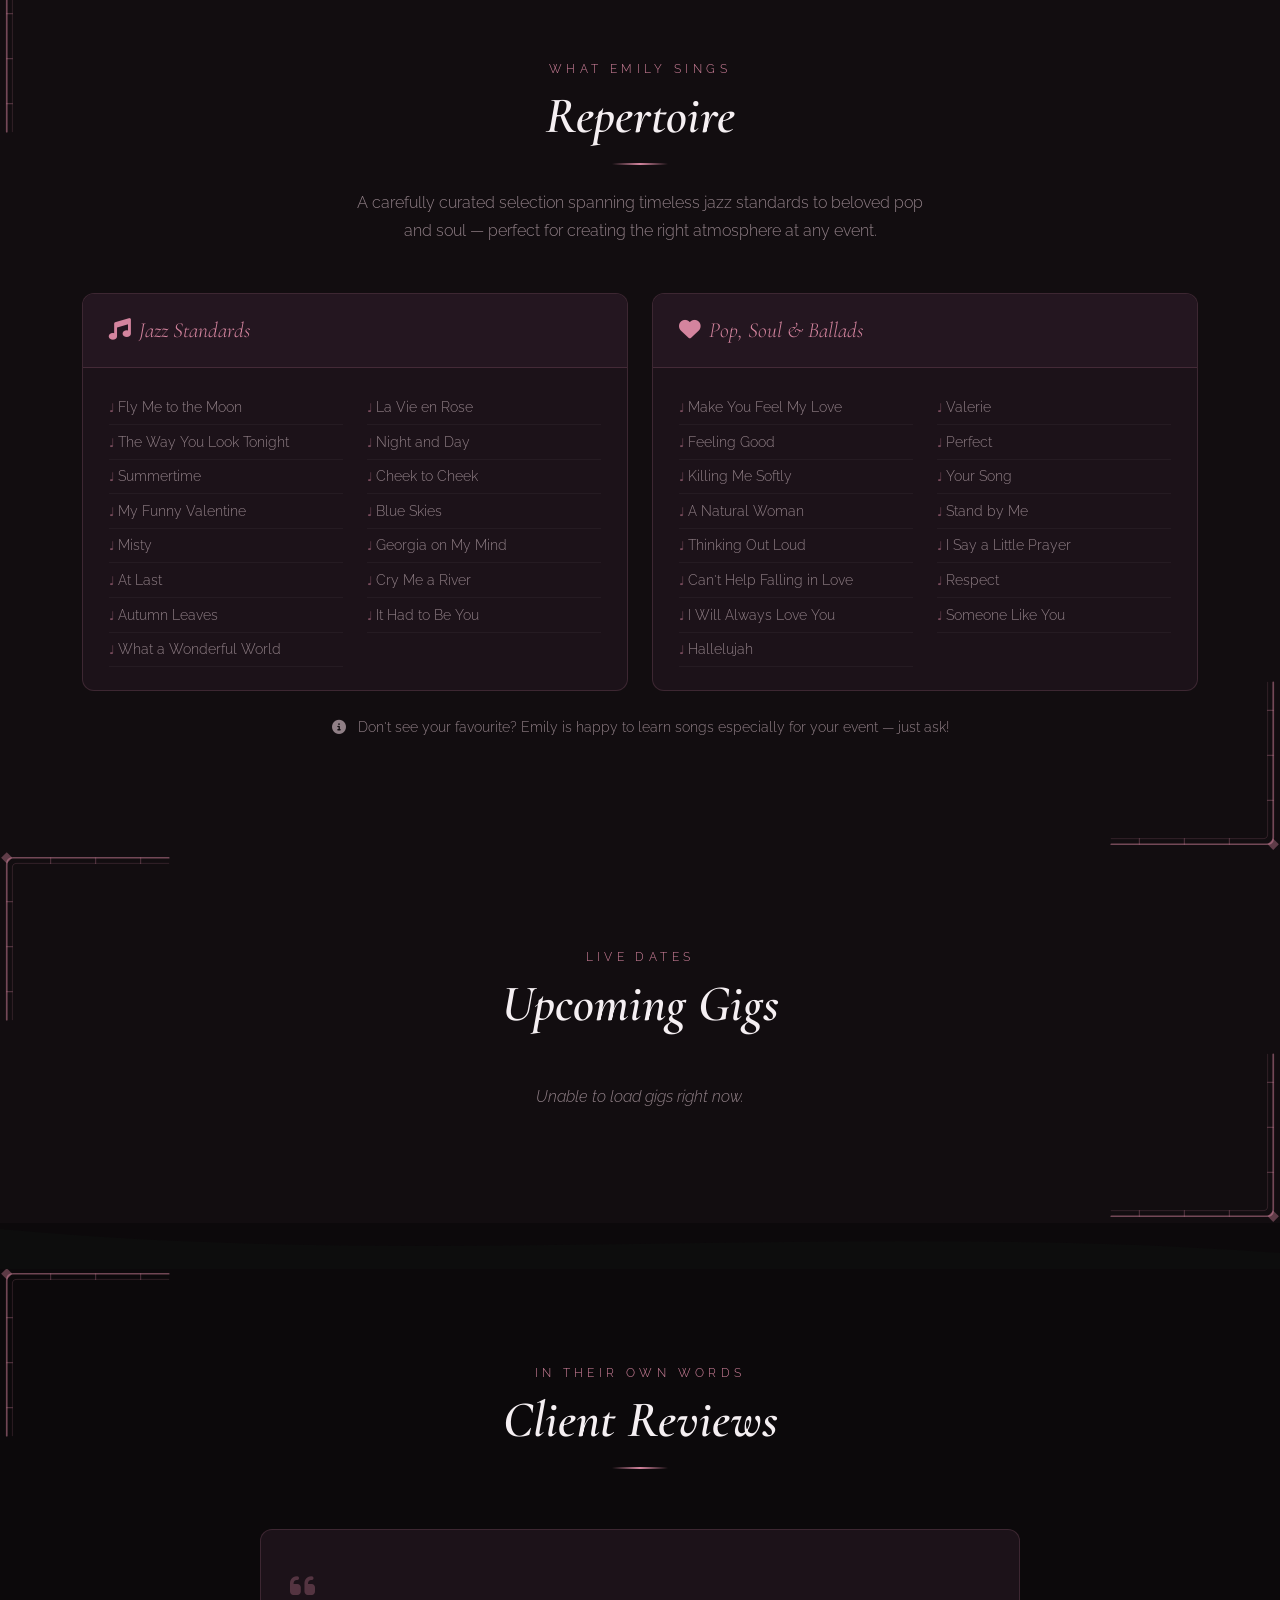
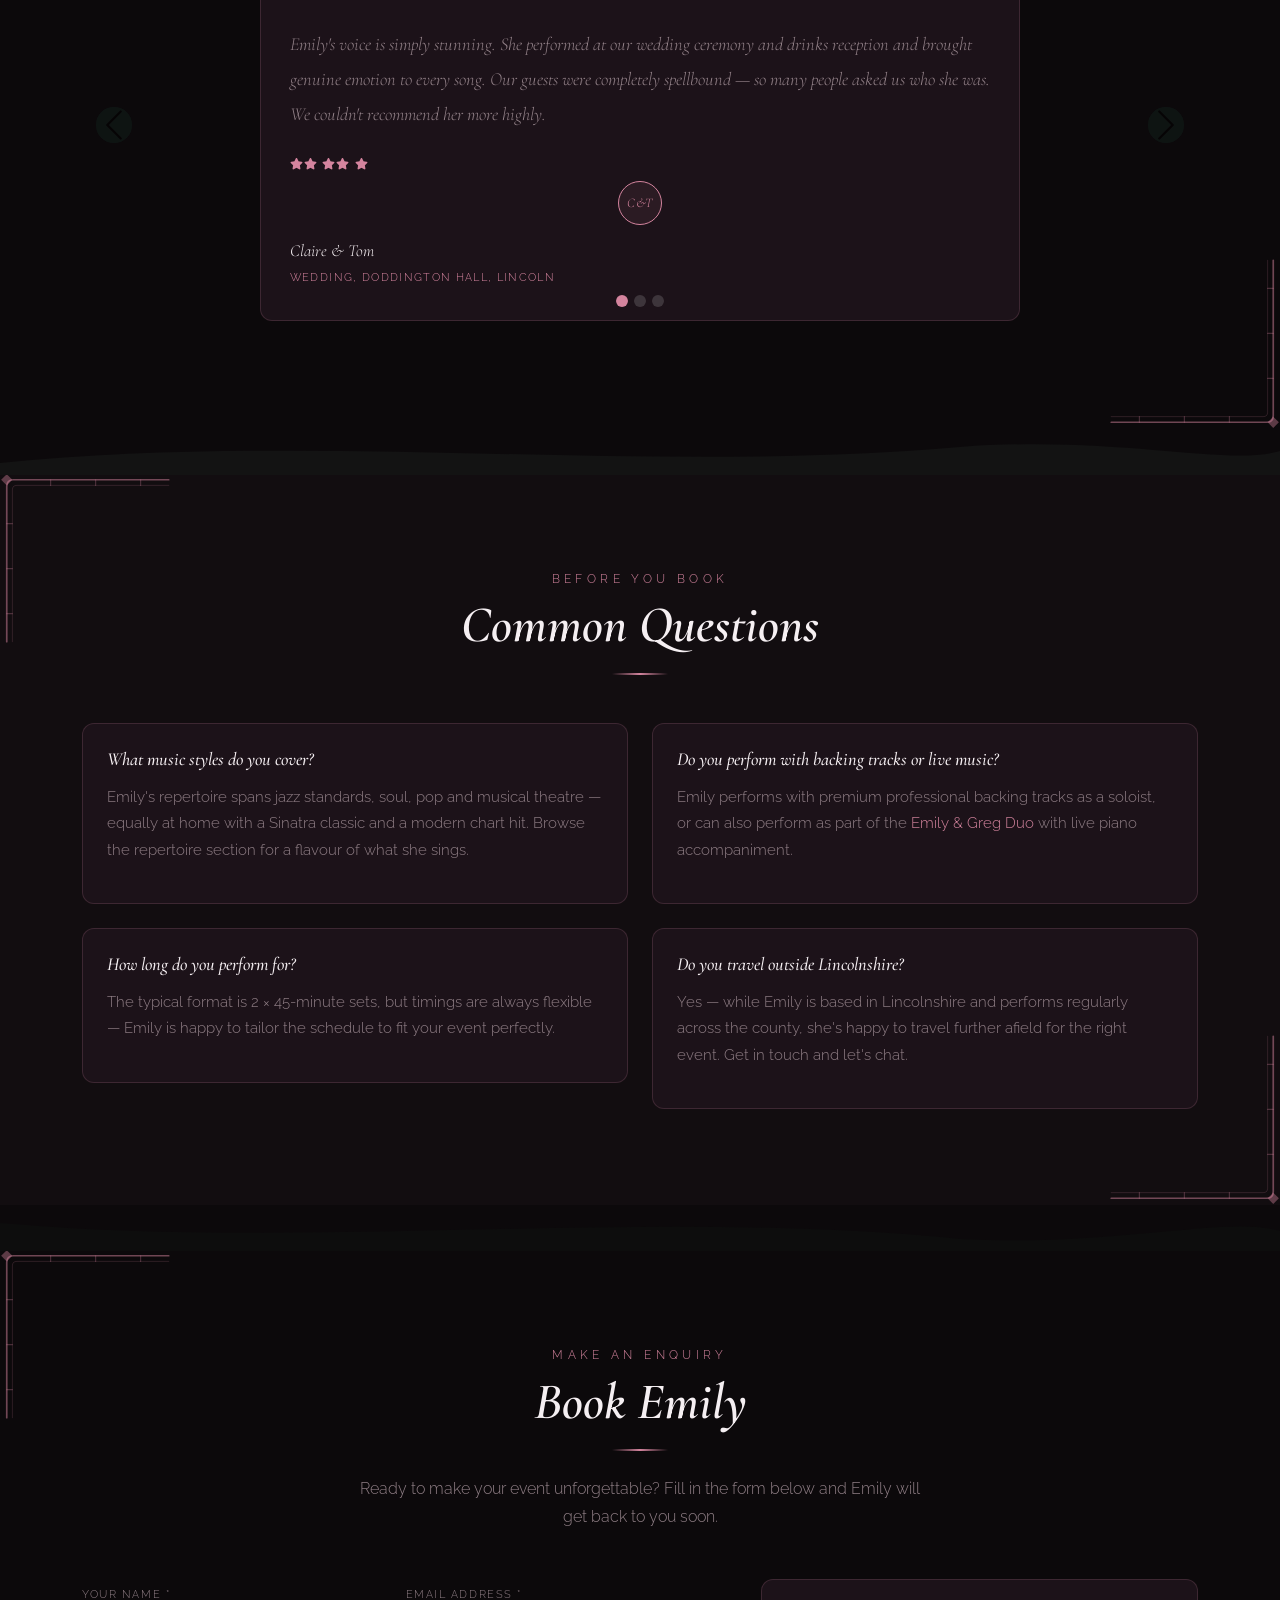
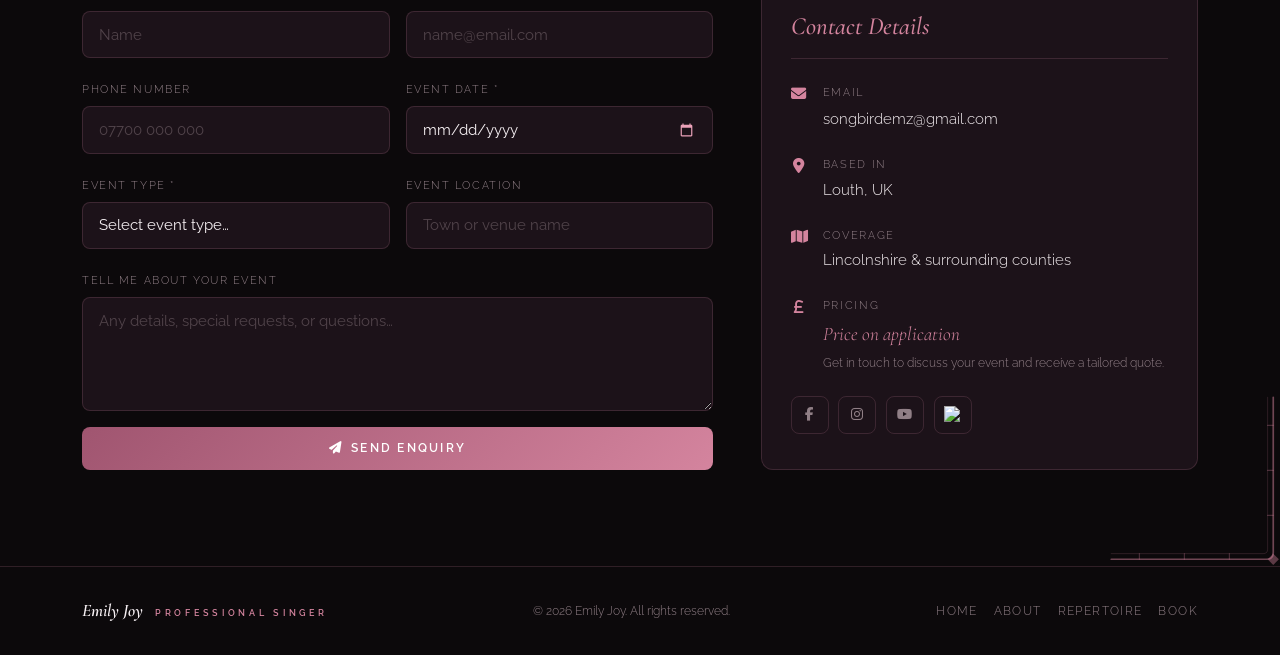
==== commit 2af5554a: "Update form success message: remove 24 hour promise Co-Authored-By: Claude Sonnet 4.6 <noreply@anthr" ====
--- a/index.html
+++ b/index.html
@@ -521,7 +521,7 @@
                         </div>
                         <div id="formSuccess" class="form-success-msg mt-3 d-none" role="status" aria-live="polite" aria-atomic="true" tabindex="-1">
                             <i class="fa-solid fa-circle-check me-2"></i>
-                            Thank you! Emily will be in touch within 24 hours.
+                            Thank you! Emily will be in touch soon.
                         </div>
                     </form>
                 </div>
